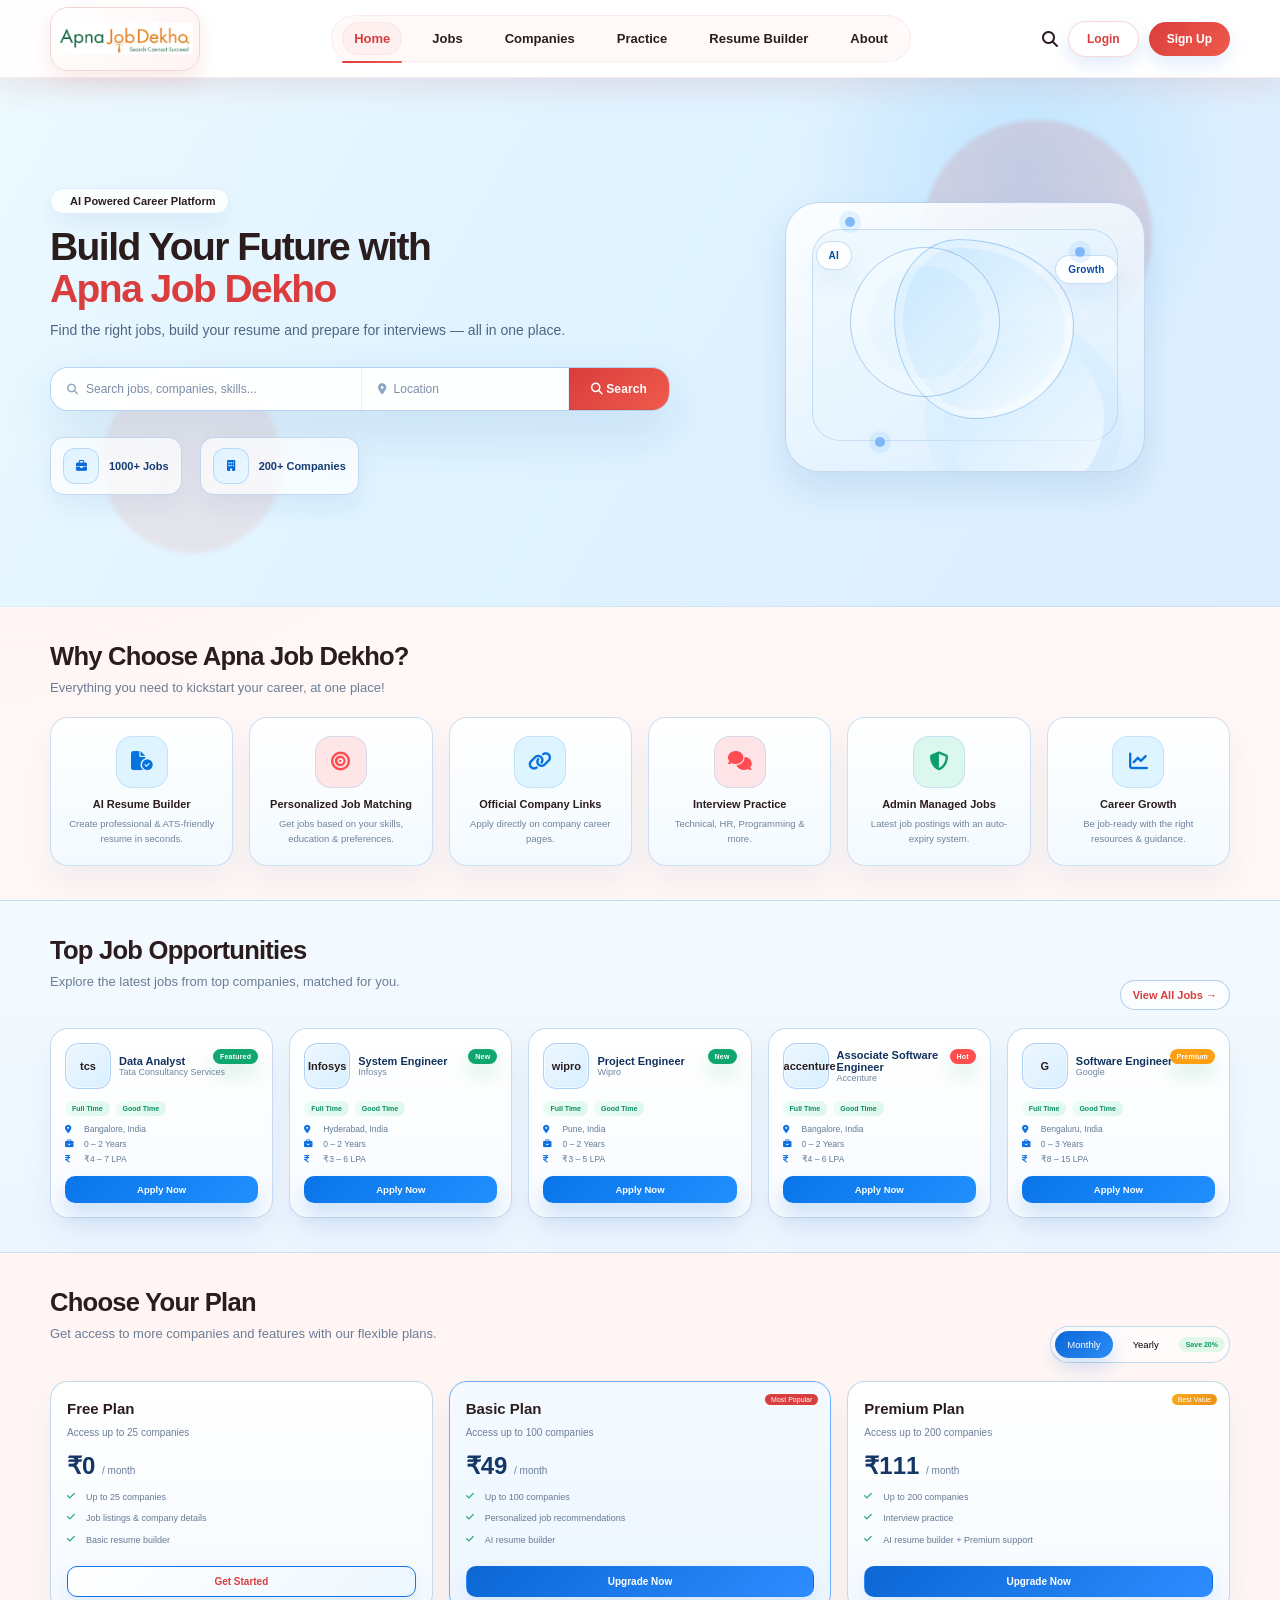
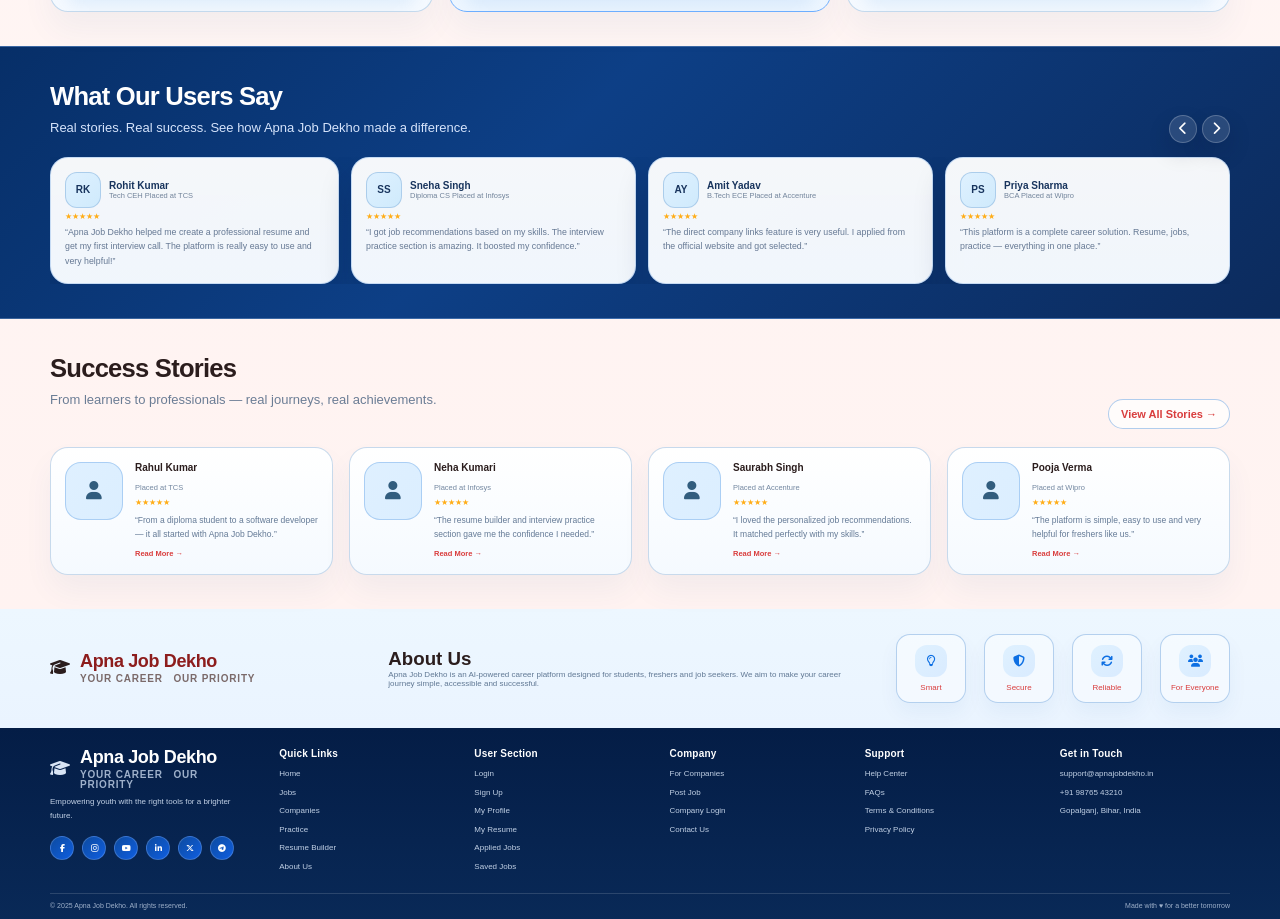
==== index.html @ 00c4d6f7 "Add files via upload" ====
<!DOCTYPE html>
<html lang="en">
<head>
  <meta charset="UTF-8">
  <meta name="viewport" content="width=device-width, initial-scale=1.0">

  <title>Apna Job Dekho - Your Career Our Priority</title>

  <link rel="stylesheet"
        href="https://cdnjs.cloudflare.com/ajax/libs/font-awesome/6.5.2/css/all.min.css">

  <style>
    :root {
      --primary: #d93d3d;
      --primary-dark: #8d1d1d;
      --primary-soft: #fff0f0;
      --text: #2b1d1d;
      --muted: #6f5a5a;
      --light: #fff7f7;
      --border: #f3d6d6;
      --white: #ffffff;
      --dark: #1d1d1d;
    }

    * {
      margin: 0;
      padding: 0;
      box-sizing: border-box;
    }

    html {
      scroll-behavior: smooth;
    }

    body {
      font-family: Arial, Helvetica, sans-serif;
      color: var(--text);
      background: #fff;
    }

    a {
      text-decoration: none;
      color: inherit;
    }

    button,
    input,
    select {
      font-family: inherit;
    }

    .container {
      width: min(1180px, calc(100% - 40px));
      margin: auto;
    }

    /* ================= NAVBAR ================= */

    .navbar {
      height: 78px;
      background: rgba(255, 255, 255, 0.96);
      border-bottom: 1px solid rgba(217, 61, 61, 0.10);
      position: sticky;
      top: 0;
      z-index: 1000;
      box-shadow: 0 10px 24px rgba(57, 27, 27, 0.06);
      backdrop-filter: blur(10px);
    }

    .nav-inner {
      height: 100%;
      display: flex;
      align-items: center;
      justify-content: space-between;
      gap: 25px;
    }

    .brand {
      display: flex;
      align-items: center;
      gap: 10px;
    }

    .brand-mark {
      width: 150px;
      height: 64px;
      border-radius: 18px;
      border: 1px solid #f0d5d5;
      background: linear-gradient(135deg, #ffffff, #fff3f3);
      box-shadow: 0 10px 22px rgba(201, 52, 52, 0.10);
      padding: 6px;
      display: flex;
      align-items: center;
      justify-content: center;
      overflow: hidden;
    }

    .brand-mark img {
      width: 100%;
      height: 100%;
      border-radius: 12px;
      object-fit: contain;
      object-position: center;
      background: transparent;
    }

    .brand-text {
      display: flex;
      flex-direction: column;
      justify-content: center;
      line-height: 1;
    }

    .brand-text strong {
      display: block;
      color: var(--primary-dark);
      font-size: 18px;
      font-weight: 800;
      letter-spacing: -0.02em;
    }

    .brand-text span {
      display: block;
      font-size: 10px;
      color: #7b6a6a;
      font-weight: 700;
      text-transform: uppercase;
      letter-spacing: 0.08em;
      margin-top: 4px;
    }

    .nav-links {
      display: flex;
      align-items: center;
      gap: 18px;
      font-size: 13px;
      font-weight: 700;
      padding: 6px 10px;
      border-radius: 999px;
      background: rgba(255, 247, 247, 0.75);
      border: 1px solid rgba(217, 61, 61, 0.08);
    }

    .nav-links a {
      padding: 9px 12px;
      border-radius: 999px;
      transition: all 0.25s ease;
      color: var(--text);
      position: relative;
    }

    .nav-links a:hover,
    .nav-links .active {
      color: var(--primary);
      background: var(--primary-soft);
      box-shadow: inset 0 0 0 1px rgba(217, 61, 61, 0.06);
    }

    .nav-actions {
      display: flex;
      align-items: center;
      gap: 10px;
    }

    .btn {
      padding: 10px 18px;
      border-radius: 999px;
      border: none;
      cursor: pointer;
      font-size: 12px;
      font-weight: bold;
      transition: transform 0.2s ease, box-shadow 0.2s ease;
    }

    .btn:hover {
      transform: translateY(-1px);
    }

    .btn-outline {
      border: 1px solid rgba(217, 61, 61, 0.20);
      background: #fff;
      color: var(--primary);
      box-shadow: 0 8px 18px rgba(217, 61, 61, 0.08);
    }

    .btn-primary {
      background: linear-gradient(135deg, #d93d3d, #ef5b4b);
      color: white;
      box-shadow: 0 12px 20px rgba(217, 61, 61, 0.18);
    }

    .menu-btn {
      display: none;
      border: none;
      background: transparent;
      font-size: 22px;
      color: var(--dark);
    }

    /* ================= HERO ================= */

    .hero {
      background:
        radial-gradient(
          circle at 82% 24%,
          rgba(116, 178, 255, 0.22),
          transparent 24%
        ),
        linear-gradient(
          115deg,
          #f0faff,
          #e6f5ff,
          #dff0ff
        );
      overflow: hidden;
      border-bottom: 1px solid rgba(9, 105, 232, 0.08);
    }

    .hero-inner {
      min-height: 430px;
      display: grid;
      grid-template-columns: 1.1fr .9fr;
      align-items: center;
    }

    .hero-copy {
      padding: 50px 0;
    }

    .eyebrow {
      display: inline-flex;
      align-items: center;
      gap: 7px;
      background: rgba(255, 255, 255, 0.9);
      border: 1px solid #dcecfb;
      border-radius: 20px;
      padding: 6px 12px;
      font-size: 11px;
      font-weight: bold;
      box-shadow: 0 10px 24px rgba(24, 102, 184, 0.05);
    }

    .eyebrow i {
      color: #0b6ad9;
    }

    h1 {
      font-size: 39px;
      line-height: 1.1;
      margin: 12px 0 7px;
      letter-spacing: -0.04em;
    }

    h1 span {
      color: #d93d3d;
    }

    .hero-copy > p {
      max-width: 560px;
      font-size: 13px;
      color: #496586;
      line-height: 1.7;
    }

    /* SEARCH */

    .hero-search {
      max-width: 620px;
      margin-top: 24px;
      background: rgba(255, 255, 255, 0.9);
      border: 1px solid #dceafa;
      border-radius: 16px;
      display: grid;
      grid-template-columns: 1.5fr 1fr auto;
      overflow: hidden;
      box-shadow: 0 11px 30px rgba(34, 91, 146, 0.10);
    }

    .field {
      display: flex;
      align-items: center;
      gap: 8px;
      padding: 12px 14px;
      border-right: 1px solid #e8eef6;
      color: #7a8ca5;
      font-size: 11px;
    }

    .field i {
      color: #8ca5c2;
    }

    .field input {
      width: 100%;
      border: none;
      outline: none;
      background: transparent;
      font-size: 11px;
      color: #657993;
    }

    .field input::placeholder {
      color: #7c8ea8;
    }

    .search-btn {
      border: none;
      background: linear-gradient(135deg, #d93d3d, #ef5b4b);
      color: white;
      padding: 0 22px;
      cursor: pointer;
      font-weight: bold;
      letter-spacing: 0.01em;
    }

    /* HERO STATS */

    .hero-stats {
      display: flex;
      gap: 20px;
      flex-wrap: wrap;
      margin-top: 24px;
    }

    .stat {
      display: flex;
      align-items: center;
      gap: 10px;
      background: rgba(255, 255, 255, 0.7);
      border: 1px solid rgba(151, 190, 228, 0.35);
      border-radius: 14px;
      padding: 10px 14px;
      box-shadow: 0 10px 22px rgba(46, 106, 177, 0.06);
    }

    .stat-icon {
      width: 30px;
      height: 30px;
      border-radius: 50%;
      background: #dcefff;
      color: #0a6bd7;
      display: grid;
      place-items: center;
      font-size: 11px;
    }

    .stat strong {
      display: block;
      font-size: 11px;
      color: #153c72;
    }

    /* HERO IMAGE AREA */

    .hero-art {
      height: 365px;
      position: relative;
      display: flex;
      justify-content: center;
      align-items: center;
    }

    .abstract-visual {
      width: min(100%, 420px);
      height: 340px;
      position: relative;
      display: flex;
      justify-content: center;
      align-items: center;
    }

    .visual-panel {
      width: min(100%, 360px);
      height: 270px;
      position: relative;
      border-radius: 34px;
      background: linear-gradient(160deg, rgba(255,255,255,0.9), rgba(218,238,255,0.78));
      border: 1px solid rgba(149, 181, 222, 0.50);
      box-shadow: 0 18px 36px rgba(28, 89, 160, 0.12);
      overflow: hidden;
    }

    .visual-panel::before {
      content: "";
      position: absolute;
      inset: 26px 26px 30px 26px;
      border-radius: 28px;
      background: linear-gradient(145deg, rgba(239,249,255,0.96), rgba(220,239,255,0.72));
      border: 1px solid rgba(167, 200, 236, 0.55);
    }

    .visual-panel::after {
      content: "";
      position: absolute;
      width: 160px;
      height: 160px;
      border-radius: 50%;
      background: linear-gradient(140deg, rgba(134, 204, 255, 0.25), rgba(255,255,255,0.65));
      right: 40px;
      bottom: -28px;
      box-shadow: 0 0 0 20px rgba(134, 204, 255, 0.08);
    }

    .visual-core {
      position: absolute;
      right: 70px;
      bottom: 52px;
      width: 180px;
      height: 180px;
      border-radius: 36% 64% 55% 45% / 44% 48% 52% 56%;
      background: linear-gradient(135deg, rgba(134, 204, 255, 0.38), rgba(255,255,255,0.82));
      border: 1px solid rgba(95, 164, 226, 0.45);
      box-shadow: inset 0 0 0 8px rgba(255,255,255,0.34);
      z-index: 2;
    }

    .visual-ring {
      position: absolute;
      left: 64px;
      bottom: 74px;
      width: 150px;
      height: 150px;
      border-radius: 50%;
      border: 1px solid rgba(106, 161, 224, 0.50);
      box-shadow: inset 0 0 0 18px rgba(255,255,255,0.20);
      z-index: 3;
    }

    .visual-bubble {
      position: absolute;
      z-index: 4;
      display: inline-flex;
      align-items: center;
      justify-content: center;
      background: rgba(255,255,255,0.88);
      border: 1px solid rgba(156, 197, 235, 0.55);
      border-radius: 999px;
      box-shadow: 0 12px 24px rgba(41, 103, 168, 0.08);
      color: #0b4ca5;
      font-size: 10px;
      font-weight: bold;
      letter-spacing: 0.02em;
      padding: 8px 12px;
    }

    .visual-bubble-left {
      left: 30px;
      top: 38px;
    }

    .visual-bubble-right {
      right: 26px;
      top: 52px;
    }

    .floating-dot {
      position: absolute;
      width: 10px;
      height: 10px;
      border-radius: 50%;
      background: rgba(115, 176, 248, 0.9);
      box-shadow: 0 0 0 6px rgba(130, 190, 255, 0.18);
      z-index: 5;
    }

    .dot-1 { left: 90px; top: 50px; }
    .dot-2 { right: 90px; top: 80px; }
    .dot-3 { left: 120px; bottom: 60px; }

    /* ================= COMMON SECTION ================= */

    section {
      padding: 20px 0;
    }

    .section-title {
      font-size: 20px;
      line-height: 1.2;
      margin-bottom: 4px;
    }

    .section-sub {
      font-size: 11px;
      color: #6b7d95;
      margin-bottom: 14px;
    }

    /* ================= WHY ================= */

    .why-grid {
      display: grid;
      grid-template-columns: repeat(6, 1fr);
      gap: 12px;
    }

    .why-card {
      min-height: 108px;
      border: 1px solid var(--border);
      border-radius: 9px;
      padding: 12px 9px;
      text-align: center;
      box-shadow: 0 8px 25px rgba(26,91,165,.08);
    }

    .why-icon {
      width: 38px;
      height: 38px;
      border-radius: 50%;
      margin: auto auto 7px;
      display: grid;
      place-items: center;
      font-size: 17px;
      background: #def4ff;
      color: #0872dd;
    }

    .why-card:nth-child(2) .why-icon {
      background: #ffe6e6;
      color: #ff4d4f;
    }

    .why-card:nth-child(4) .why-icon {
      background: #ffe4e7;
      color: #ff4b52;
    }

    .why-card:nth-child(5) .why-icon {
      background: #dcf7ed;
      color: #0e9d70;
    }

    .why-card h3 {
      font-size: 10px;
      margin-bottom: 4px;
    }

    .why-card p {
      font-size: 8.5px;
      color: #71829a;
    }

    /* ================= JOBS ================= */

    .jobs-section {
      background: #f4fbff;
    }

    .section-head {
      display: flex;
      justify-content: space-between;
      align-items: end;
    }

    .view-all {
      color: var(--primary);
      font-size: 10px;
      font-weight: bold;
    }

    .job-grid {
      display: grid;
      grid-template-columns: repeat(5, 1fr);
      gap: 12px;
    }

    .job-card {
      background: white;
      border: 1px solid var(--border);
      border-radius: 9px;
      padding: 10px;
      box-shadow: 0 8px 25px rgba(26,91,165,.08);
    }

    .job-top {
      display: flex;
      align-items: center;
      gap: 8px;
      position: relative;
    }

    .company-logo {
      width: 38px;
      height: 38px;
      border: 1px solid #e1ebf6;
      border-radius: 50%;
      display: grid;
      place-items: center;
      font-size: 12px;
      font-weight: bold;
      background: white;
    }

    .job-title {
      font-size: 10px;
      font-weight: bold;
    }

    .company-name {
      font-size: 8px;
      color: #8392a7;
    }

    .badge {
      position: absolute;
      right: 0;
      top: 0;
      padding: 2px 6px;
      border-radius: 8px;
      color: white;
      background: #10a66f;
      font-size: 7px;
    }

    .badge.hot {
      background: #ff4e4f;
    }

    .badge.premium {
      background: #ff9f16;
    }

    .job-tags {
      display: flex;
      gap: 5px;
      margin: 9px 0 5px;
    }

    .tag {
      font-size: 7px;
      background: #ecf8f2;
      color: #15926a;
      border-radius: 6px;
      padding: 3px 5px;
    }

    .job-meta {
      display: grid;
      gap: 3px;
      color: #647891;
      font-size: 8px;
    }

    .job-meta i {
      width: 13px;
      color: #6888ae;
    }

    .apply {
      width: 100%;
      padding: 7px;
      margin-top: 10px;
      border: none;
      border-radius: 5px;
      background: var(--primary);
      color: white;
      font-size: 9px;
      font-weight: bold;
      cursor: pointer;
    }

    /* ================= PLANS ================= */

    .billing {
      display: flex;
      align-items: center;
      gap: 7px;
      font-size: 9px;
    }

    .billing button {
      border: none;
      background: transparent;
      cursor: pointer;
      padding: 7px 13px;
      font-size: 9px;
    }

    .billing .active {
      background: var(--primary);
      color: white;
      border-radius: 20px;
    }

    .save {
      background: #e1f7e9;
      color: #0b9b62;
      border-radius: 8px;
      padding: 2px 5px;
      font-size: 7px;
    }

    .plans {
      display: grid;
      grid-template-columns: repeat(3, 1fr);
      gap: 14px;
    }

    .plan {
      border: 1px solid var(--border);
      border-radius: 10px;
      padding: 14px;
      min-height: 162px;
      position: relative;
    }

    .plan.popular {
      border-color: #6caeff;
    }

    .plan h3 {
      font-size: 13px;
    }

    .plan small {
      color: #687c96;
      font-size: 9px;
    }

    .price {
      font-size: 21px;
      font-weight: bold;
      margin: 8px 0;
    }

    .price span {
      font-size: 9px;
      font-weight: normal;
      color: #63758e;
    }

    .plan ul {
      list-style: none;
      display: grid;
      gap: 4px;
      font-size: 8px;
      color: #657991;
    }

    .plan li i {
      color: #16a579;
      margin-right: 5px;
    }

    .plan-btn {
      position: absolute;
      left: 14px;
      right: 14px;
      bottom: 10px;
      padding: 7px;
      border: 1px solid #1672e8;
      border-radius: 5px;
      background: white;
      color: var(--primary);
      font-size: 9px;
      font-weight: bold;
      cursor: pointer;
    }

    .popular .plan-btn,
    .premium .plan-btn {
      background: var(--primary);
      color: white;
    }

    .ribbon {
      position: absolute;
      right: 12px;
      top: 12px;
      background: var(--primary);
      color: white;
      border-radius: 9px;
      padding: 2px 6px;
      font-size: 7px;
    }

    .premium .ribbon {
      background: #f3a016;
    }

    /* ================= TESTIMONIAL ================= */

    .testimonials {
      background: #0b2f6f;
      color: white;
    }

    .testimonials .section-title {
      color: white;
    }

    .testimonials .section-sub {
      color: #d0ddf0;
    }

    .slider-wrap {
      position: relative;
    }

    .slider {
      display: flex;
      gap: 12px;
      overflow: hidden;
    }

    .testimonial {
      min-width: calc(25% - 9px);
      background: white;
      color: #18345d;
      border-radius: 9px;
      padding: 12px;
      min-height: 105px;
    }

    .user {
      display: flex;
      align-items: center;
      gap: 8px;
    }

    .avatar {
      width: 30px;
      height: 30px;
      border-radius: 50%;
      background: #d6e8f8;
      display: grid;
      place-items: center;
      font-size: 9px;
      font-weight: bold;
    }

    .user strong {
      display: block;
      font-size: 9px;
    }

    .user span {
      display: block;
      font-size: 7px;
      color: #72849b;
    }

    .stars {
      color: #ffad17;
      font-size: 8px;
      margin: 4px 0;
    }

    .testimonial p {
      font-size: 8.5px;
      color: #657893;
    }

    .slider-controls {
      position: absolute;
      right: 0;
      top: -42px;
      display: flex;
      gap: 5px;
    }

    .slider-controls button {
      width: 23px;
      height: 23px;
      border: none;
      border-radius: 50%;
      background: #174487;
      color: white;
      cursor: pointer;
    }

    /* ================= SUCCESS STORIES ================= */

    .story-grid {
      display: grid;
      grid-template-columns: repeat(4, 1fr);
      gap: 12px;
    }

    .story {
      border: 1px solid var(--border);
      border-radius: 9px;
      padding: 10px;
      display: grid;
      grid-template-columns: 52px 1fr;
      gap: 9px;
    }

    .story-avatar {
      width: 52px;
      height: 52px;
      border-radius: 9px;
      background: #d8e7f2;
      display: grid;
      place-items: center;
      color: #325d7e;
    }

    .story h4 {
      font-size: 9px;
    }

    .story small {
      font-size: 7px;
      color: #75869e;
    }

    .story p {
      font-size: 8px;
      color: #667b96;
    }

    .read {
      font-size: 7px;
      color: var(--primary);
      font-weight: bold;
    }

    /* ================= FOOTER ================= */

    .footer-top {
      background: #eef8ff;
      padding: 25px 0;
    }

    .footer-grid {
      display: grid;
      grid-template-columns: 1.1fr 1.7fr 1fr;
      gap: 45px;
      align-items: center;
    }

    .footer-top p {
      font-size: 8px;
      color: #607894;
    }

    .values {
      display: flex;
      justify-content: space-between;
      gap: 15px;
    }

    .value {
      text-align: center;
      font-size: 8px;
      color: var(--primary);
    }

    .value i {
      display: grid;
      place-items: center;
      margin: auto auto 5px;
      width: 30px;
      height: 30px;
      border-radius: 50%;
      background: #d9ecff;
    }

    .footer-main {
      background: #031f4f;
      color: #d8e4f5;
      padding: 20px 0 10px;
    }

    .footer-cols {
      display: grid;
      grid-template-columns: 1.2fr repeat(5, 1fr);
      gap: 25px;
    }

    .footer-cols h4 {
      color: white;
      font-size: 9px;
      margin-bottom: 8px;
    }

    .footer-cols a,
    .footer-cols p {
      display: block;
      color: #c1d0e5;
      font-size: 7.5px;
      margin: 5px 0;
    }

    .socials {
      display: flex;
      gap: 8px;
      margin-top: 9px;
    }

    .socials a {
      width: 19px;
      height: 19px;
      border-radius: 50%;
      background: #0d4b9d;
      display: grid;
      place-items: center;
      color: white;
    }

    .copyright {
      border-top: 1px solid rgba(255,255,255,.14);
      margin-top: 15px;
      padding-top: 8px;
      display: flex;
      justify-content: space-between;
      font-size: 7px;
      color: #9eb0ca;
    }

    /* ================= TOAST ================= */

    .toast {
      position: fixed;
      right: 20px;
      bottom: 70px;
      background: #082d68;
      color: white;
      padding: 11px 15px;
      border-radius: 8px;
      font-size: 11px;
      opacity: 0;
      transform: translateY(15px);
      pointer-events: none;
      transition: .25s;
      z-index: 2000;
    }

    .toast.show {
      opacity: 1;
      transform: none;
    }

    /* ================= TOP BUTTON ================= */

    .top-btn {
      position: fixed;
      right: 25px;
      bottom: 25px;
      width: 31px;
      height: 31px;
      border: none;
      border-radius: 50%;
      background: var(--primary);
      color: white;
      cursor: pointer;
      z-index: 100;
    }

    /* ================= RESPONSIVE ================= */

    @media(max-width:1000px) {

      .hero-inner {
        grid-template-columns: 1fr;
      }

      .hero-art {
        display: none;
      }

      .why-grid {
        grid-template-columns: repeat(3, 1fr);
      }

      .job-grid {
        grid-template-columns: repeat(3, 1fr);
      }

      .testimonial {
        min-width: calc(50% - 6px);
      }

      .footer-grid {
        grid-template-columns: 1fr;
      }
    }

    @media(max-width:760px) {

      .container {
        width: calc(100% - 26px);
      }

      .nav-links,
      .nav-actions {
        display: none;
      }

      .menu-btn {
        display: block;
      }

      h1 {
        font-size: 31px;
      }

      .hero-search {
        grid-template-columns: 1fr;
      }

      .field {
        border-right: none;
        border-bottom: 1px solid #e8eef6;
      }

      .search-btn {
        padding: 11px;
      }

      .hero-stats {
        flex-wrap: wrap;
        gap: 15px;
      }

      .why-grid,
      .job-grid {
        grid-template-columns: repeat(2, 1fr);
      }

      .plans,
      .story-grid {
        grid-template-columns: 1fr;
      }

      .testimonial {
        min-width: 100%;
      }

      .footer-cols {
        grid-template-columns: repeat(2, 1fr);
      }
    }

    @media(max-width:430px) {

      .why-grid,
      .job-grid {
        grid-template-columns: 1fr;
      }

      .footer-cols {
        grid-template-columns: 1fr 1fr;
      }
    }

    /* ================= ENHANCED HOME PAGE DESIGN ================= */

    body {
      background:
        radial-gradient(circle at top left, rgba(217, 61, 61, 0.10), transparent 26%),
        linear-gradient(180deg, #fffaf9 0%, #fff2f0 100%);
    }

    .navbar {
      box-shadow: 0 12px 28px rgba(182, 52, 52, 0.10);
    }

    .nav-links a {
      position: relative;
      transition: color 0.25s ease;
    }

    .nav-links a::after {
      content: "";
      position: absolute;
      left: 0;
      bottom: -8px;
      width: 100%;
      height: 2px;
      background: linear-gradient(90deg, #d93d3d, #ef5b4b);
      border-radius: 999px;
      transform: scaleX(0);
      transform-origin: center;
      transition: transform 0.25s ease;
    }

    .nav-links a:hover::after,
    .nav-links .active::after {
      transform: scaleX(1);
    }

    .btn {
      transition: transform 0.2s ease, box-shadow 0.2s ease, background 0.2s ease;
      box-shadow: 0 8px 18px rgba(9, 105, 232, 0.12);
    }

    .btn:hover {
      transform: translateY(-2px);
      box-shadow: 0 12px 22px rgba(9, 105, 232, 0.18);
    }

    .btn-primary {
      background: linear-gradient(135deg, #d93d3d, #ef5b4b);
    }

    .btn-outline {
      background: rgba(255,255,255,0.9);
    }

    .hero {
      position: relative;
      background:
        radial-gradient(circle at 80% 18%, rgba(130, 204, 255, 0.35), transparent 20%),
        linear-gradient(120deg, #edfaff 0%, #e0f3ff 38%, #dceeff 100%);
      border-bottom: 1px solid rgba(17, 79, 155, 0.08);
    }

    .hero::before,
    .hero::after {
      content: "";
      position: absolute;
      border-radius: 50%;
      filter: blur(2px);
      z-index: 0;
    }

    .hero::before {
      width: 230px;
      height: 230px;
      right: 10%;
      top: 8%;
      background: rgba(217, 61, 61, 0.14);
    }

    .hero::after {
      width: 180px;
      height: 180px;
      left: 8%;
      bottom: 10%;
      background: rgba(239, 91, 75, 0.10);
    }

    .hero-inner {
      position: relative;
      z-index: 1;
      min-height: 460px;
      padding: 20px 0 30px;
    }

    .hero-copy {
      padding: 48px 0 40px;
    }

    .eyebrow {
      background: rgba(255,255,255,0.82);
      backdrop-filter: blur(4px);
      box-shadow: 0 10px 24px rgba(19, 77, 150, 0.08);
    }

    .hero-copy > p {
      max-width: 600px;
      font-size: 14px;
      line-height: 1.8;
      color: #4e6684;
    }

    .hero-search {
      border-radius: 18px;
      border-color: rgba(150, 192, 238, 0.7);
      box-shadow: 0 20px 50px rgba(31, 96, 170, 0.14);
      overflow: hidden;
    }

    .field {
      padding: 14px 16px;
      background: rgba(255,255,255,0.75);
    }

    .field input,
    .field select {
      font-size: 12px;
      color: #2a3f59;
    }

    .search-btn {
      background: linear-gradient(135deg, #d93d3d, #ef5b4b);
      box-shadow: inset 0 -1px 0 rgba(0,0,0,0.08);
      font-size: 12px;
    }

    .hero-stats {
      gap: 18px;
      margin-top: 26px;
    }

    .stat {
      background: rgba(255,255,255,0.7);
      border: 1px solid rgba(135, 175, 221, 0.45);
      border-radius: 14px;
      padding: 10px 12px;
      box-shadow: 0 12px 26px rgba(31, 88, 160, 0.08);
      backdrop-filter: blur(4px);
    }

    .stat-icon {
      width: 36px;
      height: 36px;
      border-radius: 12px;
      background: linear-gradient(135deg, #dff2ff, #eaf7ff);
      box-shadow: inset 0 0 0 1px rgba(145, 193, 239, 0.5);
    }

    .hero-art {
      height: 400px;
    }

    .person {
      width: 330px;
      height: 360px;
      border-radius: 50% 50% 10% 10% / 18% 18% 10% 10%;
      background: linear-gradient(180deg, #d5f1ff 0%, #c8ebff 28%, #cfeafe 100%);
      box-shadow: inset 0 -8px 30px rgba(77, 146, 212, 0.18);
      border: 1px solid rgba(123, 172, 222, 0.38);
    }

    .person::before {
      width: 150px;
      height: 152px;
      top: 54px;
      left: 90px;
      box-shadow: 0 -16px 0 15px #1a2639;
      border: 1px solid rgba(0,0,0,0.06);
    }

    .person::after {
      width: 240px;
      height: 260px;
      left: 45px;
      bottom: -52px;
      background: linear-gradient(180deg, #1e2d41, #13253a);
      border-radius: 100px 100px 16px 16px;
      box-shadow: 0 -12px 24px rgba(16, 35, 57, 0.15);
    }

    .floating-features {
      top: 58px;
      left: 20px;
      gap: 10px;
    }

    .float-card {
      border: 1px solid rgba(164, 201, 241, 0.8);
      border-radius: 12px;
      background: rgba(255,255,255,0.8);
      backdrop-filter: blur(4px);
      box-shadow: 0 14px 30px rgba(36, 94, 167, 0.10);
      padding: 9px 12px;
      font-size: 10.5px;
    }

    .float-card i {
      width: 22px;
      height: 22px;
      border-radius: 7px;
      background: linear-gradient(135deg, #ebf6ff, #dff0ff);
      box-shadow: inset 0 0 0 1px rgba(143, 188, 235, 0.45);
    }

    .art-note {
      right: 28px;
      top: 18px;
      color: #0a5ed9;
      font-size: 24px;
      text-shadow: 0 10px 20px rgba(32, 108, 196, 0.12);
    }

    section {
      padding: 34px 0;
    }

    .section-title {
      font-size: clamp(24px, 2vw, 32px);
      margin-bottom: 6px;
      letter-spacing: -0.03em;
    }

    .section-sub {
      font-size: 13px;
      line-height: 1.6;
      margin-bottom: 18px;
    }

    .why-grid {
      gap: 16px;
      align-items: stretch;
    }

    .why-card {
      background: linear-gradient(180deg, #ffffff, #f3faff);
      border-radius: 18px;
      padding: 18px 14px;
      border: 1px solid rgba(195, 218, 242, 0.82);
      box-shadow: 0 16px 32px rgba(18, 71, 135, 0.06);
      transition: transform 0.25s ease, box-shadow 0.25s ease;
    }

    .why-card:hover {
      transform: translateY(-4px);
      box-shadow: 0 22px 42px rgba(18, 71, 135, 0.10);
    }

    .why-icon {
      width: 52px;
      height: 52px;
      border-radius: 16px;
      margin-bottom: 10px;
      font-size: 19px;
      box-shadow: inset 0 0 0 1px rgba(134, 184, 235, 0.3);
    }

    .why-card h3 {
      font-size: 11px;
      margin-bottom: 6px;
    }

    .why-card p {
      font-size: 9.5px;
      line-height: 1.65;
    }

    .jobs-section {
      background: linear-gradient(180deg, #f3fbff 0%, #edf5ff 100%);
      border-top: 1px solid rgba(175, 212, 235, 0.7);
      border-bottom: 1px solid rgba(175, 212, 235, 0.7);
    }

    .section-head {
      margin-bottom: 18px;
    }

    .view-all {
      font-size: 11px;
      padding: 8px 12px;
      border-radius: 999px;
      border: 1px solid rgba(145, 186, 231, 0.7);
      background: rgba(255,255,255,0.7);
      transition: all 0.2s ease;
    }

    .view-all:hover {
      background: var(--primary);
      color: white;
      border-color: var(--primary);
    }

    .job-grid {
      gap: 16px;
    }

    .job-card {
      background: linear-gradient(180deg, #ffffff, #f8fbff);
      border-radius: 18px;
      padding: 14px;
      border: 1px solid rgba(194, 216, 239, 0.9);
      box-shadow: 0 16px 30px rgba(16, 74, 136, 0.06);
      transition: transform 0.25s ease, box-shadow 0.25s ease;
    }

    .job-card:hover {
      transform: translateY(-4px);
      box-shadow: 0 22px 40px rgba(16, 74, 136, 0.10);
    }

    .company-logo {
      width: 46px;
      height: 46px;
      border-radius: 14px;
      background: linear-gradient(135deg, #edf7ff, #d9efff);
      border: 1px solid rgba(162, 201, 245, 0.8);
      font-size: 11px;
      font-weight: 800;
      box-shadow: inset 0 0 0 1px rgba(255,255,255,0.6);
    }

    .job-title {
      font-size: 11px;
      font-weight: 800;
      color: #12325d;
    }

    .company-name {
      font-size: 9px;
      color: #7285a0;
    }

    .badge {
      top: 6px;
      right: 0;
      border-radius: 999px;
      padding: 4px 7px;
      font-size: 7px;
      letter-spacing: 0.03em;
      font-weight: 700;
      box-shadow: 0 10px 20px rgba(16, 164, 101, 0.18);
    }

    .job-tags {
      gap: 6px;
      margin: 12px 0 8px;
    }

    .tag {
      background: linear-gradient(135deg, #edfdf5, #dcf7eb);
      color: #0c8d62;
      border-radius: 999px;
      padding: 4px 7px;
      font-size: 7px;
      font-weight: 700;
    }

    .job-meta {
      gap: 5px;
      font-size: 8.5px;
      color: #627b96;
    }

    .job-meta div {
      display: flex;
      align-items: center;
      gap: 6px;
    }

    .job-meta i {
      color: #0e6fe0;
    }

    .apply {
      margin-top: 12px;
      border-radius: 10px;
      padding: 8px 10px;
      background: linear-gradient(135deg, #0974e8, #2190ff);
      box-shadow: 0 12px 20px rgba(11, 109, 224, 0.18);
      font-size: 9.5px;
      font-weight: 800;
    }

    .billing {
      gap: 8px;
      background: rgba(255,255,255,0.6);
      border: 1px solid rgba(166, 203, 236, 0.7);
      border-radius: 999px;
      padding: 4px;
    }

    .billing button {
      border-radius: 999px;
      padding: 8px 12px;
      font-size: 9.5px;
      transition: all 0.2s ease;
    }

    .billing .active {
      background: linear-gradient(135deg, #0c67d5, #2c8cf8);
      box-shadow: 0 10px 20px rgba(12, 103, 213, 0.18);
    }

    .save {
      border-radius: 999px;
      padding: 4px 7px;
      font-size: 7px;
      font-weight: 700;
    }

    .plans {
      gap: 16px;
    }

    .plan {
      border-radius: 18px;
      padding: 18px 16px 64px;
      background: linear-gradient(180deg, #ffffff, #f5faff);
      border: 1px solid rgba(189, 213, 236, 0.9);
      box-shadow: 0 18px 32px rgba(18, 71, 135, 0.05);
      transition: transform 0.25s ease, box-shadow 0.25s ease;
      overflow: hidden;
    }

    .plan:hover {
      transform: translateY(-5px);
      box-shadow: 0 24px 40px rgba(18, 71, 135, 0.10);
    }

    .plan h3 {
      font-size: 15px;
      margin-bottom: 5px;
    }

    .plan small {
      font-size: 10px;
      color: #6d7f98;
    }

    .price {
      font-size: 24px;
      margin: 12px 0 10px;
      color: #153765;
    }

    .price span {
      font-size: 10px;
      color: #6a7f9d;
    }

    .plan ul {
      gap: 7px;
      margin-top: 8px;
      font-size: 9px;
      line-height: 1.6;
    }

    .plan li {
      display: flex;
      align-items: flex-start;
      gap: 6px;
    }

    .plan li i {
      margin-top: 1px;
      color: #1aa771;
    }

    .plan-btn {
      left: 16px;
      right: 16px;
      bottom: 14px;
      border-radius: 10px;
      padding: 9px;
      font-size: 10px;
      background: linear-gradient(135deg, #ffffff, #edf7ff);
      box-shadow: 0 8px 18px rgba(14, 109, 220, 0.10);
    }

    .popular {
      background: linear-gradient(180deg, #f4faff, #edf6ff);
    }

    .popular .plan-btn,
    .premium .plan-btn {
      background: linear-gradient(135deg, #0c67d5, #2d8cff);
      color: white;
      border-color: transparent;
    }

    .premium .ribbon {
      background: linear-gradient(135deg, #f7ab20, #ef8f16);
    }

    .testimonials {
      background: linear-gradient(135deg, #072f68, #0d3f86 42%, #0c2b5d);
      border-top: 1px solid rgba(151, 195, 245, 0.35);
      border-bottom: 1px solid rgba(151, 195, 245, 0.35);
    }

    .testimonials .section-sub {
      color: #d5e3fb;
    }

    .slider-controls button {
      width: 28px;
      height: 28px;
      border-radius: 50%;
      background: rgba(255,255,255,0.12);
      border: 1px solid rgba(255,255,255,0.22);
      box-shadow: 0 10px 22px rgba(2, 18, 45, 0.18);
    }

    .testimonial {
      min-width: calc(25% - 10px);
      background: linear-gradient(180deg, rgba(255,255,255,0.96), rgba(245,250,255,0.98));
      border-radius: 18px;
      border: 1px solid rgba(180, 208, 241, 0.7);
      padding: 14px;
      box-shadow: 0 18px 32px rgba(5, 27, 61, 0.18);
    }

    .avatar {
      width: 36px;
      height: 36px;
      border-radius: 12px;
      background: linear-gradient(135deg, #dff1ff, #cfeafc);
      border: 1px solid rgba(162, 198, 232, 0.8);
      font-size: 10px;
      font-weight: 800;
    }

    .user strong {
      font-size: 10px;
    }

    .user span {
      font-size: 7.5px;
    }

    .testimonial p {
      font-size: 8.8px;
      line-height: 1.7;
    }

    .story-grid {
      gap: 16px;
    }

    .story {
      background: linear-gradient(180deg, #ffffff, #f5faff);
      border: 1px solid rgba(194, 214, 234, 0.9);
      border-radius: 18px;
      padding: 14px;
      display: grid;
      grid-template-columns: 58px 1fr;
      gap: 12px;
      box-shadow: 0 16px 30px rgba(18, 71, 135, 0.05);
      transition: transform 0.25s ease, box-shadow 0.25s ease;
    }

    .story:hover {
      transform: translateY(-4px);
      box-shadow: 0 22px 40px rgba(18, 71, 135, 0.09);
    }

    .story-avatar {
      width: 58px;
      height: 58px;
      border-radius: 16px;
      background: linear-gradient(135deg, #dff0ff, #dbeeff);
      border: 1px solid rgba(161, 201, 242, 0.85);
      font-size: 18px;
    }

    .story h4 {
      font-size: 10px;
      margin-bottom: 3px;
    }

    .story small {
      font-size: 7.5px;
      color: #7387a0;
    }

    .story p {
      margin-top: 6px;
      font-size: 8.5px;
      line-height: 1.65;
      color: #647a96;
    }

    .read {
      display: inline-block;
      margin-top: 8px;
      font-size: 7.5px;
      font-weight: 700;
    }

    .footer-top {
      background: linear-gradient(180deg, #edf7ff 0%, #eaf4ff 100%);
    }

    .brand-text strong {
      letter-spacing: -0.02em;
    }

    .footer-grid {
      gap: 28px;
      align-items: center;
    }

    .values {
      gap: 18px;
    }

    .value {
      background: rgba(255,255,255,0.45);
      border: 1px solid rgba(158, 194, 233, 0.75);
      border-radius: 14px;
      padding: 10px 8px;
      min-width: 70px;
      box-shadow: 0 10px 20px rgba(22, 82, 164, 0.05);
    }

    .value i {
      width: 32px;
      height: 32px;
      border-radius: 12px;
      background: linear-gradient(135deg, #dff1ff, #d9ebff);
      color: #0d6fe3;
      margin: 0 auto 6px;
      font-size: 12px;
    }

    .footer-main {
      background: linear-gradient(180deg, #041d46, #092957);
    }

    .footer-cols h4 {
      font-size: 10px;
      letter-spacing: 0.02em;
    }

    .footer-cols a,
    .footer-cols p {
      font-size: 8px;
      line-height: 1.7;
      transition: color 0.2s ease;
    }

    .footer-cols a:hover {
      color: #ffffff;
    }

    .socials a {
      width: 24px;
      height: 24px;
      border-radius: 50%;
      background: linear-gradient(135deg, #0d4ba0, #0f5ee0);
      border: 1px solid rgba(255,255,255,0.18);
      transition: transform 0.2s ease, box-shadow 0.2s ease;
    }

    .socials a:hover {
      transform: translateY(-2px);
      box-shadow: 0 10px 24px rgba(10, 104, 227, 0.28);
    }

    .top-btn {
      border-radius: 50%;
      background: linear-gradient(135deg, #d93d3d, #ef5b4b);
      box-shadow: 0 16px 28px rgba(217, 61, 61, 0.24);
      transition: transform 0.2s ease;
    }

    .top-btn:hover {
      transform: translateY(-2px);
    }

    @media(max-width:1000px) {
      .hero-inner {
        min-height: auto;
      }

      .hero-copy {
        padding-top: 40px;
      }

      .hero-art {
        height: 340px;
      }
    }

    @media(max-width:760px) {
      .hero-search {
        box-shadow: 0 14px 32px rgba(31,96,170,0.12);
      }

      .hero-copy {
        padding-bottom: 24px;
      }

      .hero-art {
        display: none;
      }

      .section-head {
        flex-direction: column;
        align-items: flex-start;
      }

      .view-all {
        margin-top: 8px;
      }

      .testimonial {
        min-width: 100%;
      }
    }
  </style>
</head>

<body>

<!-- ================= NAVBAR ================= -->

<header class="navbar">
  <div class="container nav-inner">

    <a href="index.html" class="brand">
      <div class="brand-mark">
        <img src="apnajobdekho.jpeg" alt="Apna Job Dekho" />
      </div>

    
    </a>

    <nav class="nav-links">
      <a href="index.html" class="active">Home</a>
      <a href="jobs.html">Jobs</a>
      <a href="companies.html">Companies</a>
      <a href="practice.html">Practice</a>
      <a href="resume.html">Resume Builder</a>
      <a href="about.html">About</a>
    </nav>

    <div class="nav-actions">
      <i class="fa-solid fa-magnifying-glass"></i>

      <button
        class="btn btn-outline"
        onclick="showToast('Login page coming soon')">
        Login
      </button>

      <button
        class="btn btn-primary"
        onclick="showToast('Sign up page coming soon')">
        Sign Up
      </button>
    </div>

    <button class="menu-btn">
      <i class="fa-solid fa-bars"></i>
    </button>

  </div>
</header>


<!-- ================= HERO ================= -->

<section class="hero" id="home">

  <div class="container hero-inner">

    <div class="hero-copy">

      <div class="eyebrow">
        <i class="fa-solid fa-sparkles"></i>
        AI Powered Career Platform
      </div>

      <h1>
        Build Your Future with<br>
        <span>Apna Job Dekho</span>
      </h1>

      <p>
        Find the right jobs, build your resume and prepare for interviews — all in one place.
      </p>

      <form class="hero-search" id="jobSearch">

        <div class="field">
          <i class="fa-solid fa-magnifying-glass"></i>

          <input
            id="searchInput"
            type="text"
            placeholder="Search jobs, companies, skills..."
          >
        </div>

        <div class="field">
          <i class="fa-solid fa-location-dot"></i>

          <input
            type="text"
            placeholder="Location"
          >
        </div>

        <button class="search-btn">
          <i class="fa-solid fa-magnifying-glass"></i>
          Search
        </button>

      </form>

      <div class="hero-stats">

        <div class="stat">
          <div class="stat-icon">
            <i class="fa-solid fa-briefcase"></i>
          </div>

          <div>
            <strong>1000+ Jobs</strong>
          </div>
        </div>

        <div class="stat">
          <div class="stat-icon">
            <i class="fa-solid fa-building"></i>
          </div>

          <div>
            <strong>200+ Companies</strong>
          </div>
        </div>

      </div>

    </div>


    <div class="hero-art">
      <div class="abstract-visual" aria-hidden="true">
        <div class="visual-panel">
          <div class="visual-core"></div>
          <div class="visual-ring"></div>
          <div class="visual-bubble visual-bubble-left">AI</div>
          <div class="visual-bubble visual-bubble-right">Growth</div>
        </div>
        <div class="floating-dot dot-1"></div>
        <div class="floating-dot dot-2"></div>
        <div class="floating-dot dot-3"></div>
      </div>
    </div>

  </div>

</section>


<!-- ================= WHY CHOOSE ================= -->

<section id="companies">

  <div class="container">

    <h2 class="section-title">
      Why Choose Apna Job Dekho?
    </h2>

    <p class="section-sub">
      Everything you need to kickstart your career, at one place!
    </p>

    <div class="why-grid">

      <article class="why-card">

        <div class="why-icon">
          <i class="fa-solid fa-file-circle-check"></i>
        </div>

        <h3>AI Resume Builder</h3>

        <p>
          Create professional & ATS-friendly resume in seconds.
        </p>

      </article>


      <article class="why-card">

        <div class="why-icon">
          <i class="fa-solid fa-bullseye"></i>
        </div>

        <h3>Personalized Job Matching</h3>

        <p>
          Get jobs based on your skills, education & preferences.
        </p>

      </article>


      <article class="why-card">

        <div class="why-icon">
          <i class="fa-solid fa-link"></i>
        </div>

        <h3>Official Company Links</h3>

        <p>
          Apply directly on company career pages.
        </p>

      </article>


      <article class="why-card" id="practice">

        <div class="why-icon">
          <i class="fa-solid fa-comments"></i>
        </div>

        <h3>Interview Practice</h3>

        <p>
          Technical, HR, Programming & more.
        </p>

      </article>


      <article class="why-card">

        <div class="why-icon">
          <i class="fa-solid fa-shield-halved"></i>
        </div>

        <h3>Admin Managed Jobs</h3>

        <p>
          Latest job postings with an auto-expiry system.
        </p>

      </article>


      <article class="why-card">

        <div class="why-icon">
          <i class="fa-solid fa-chart-line"></i>
        </div>

        <h3>Career Growth</h3>

        <p>
          Be job-ready with the right resources & guidance.
        </p>

      </article>

    </div>

  </div>

</section>


<!-- ================= JOBS ================= -->

<section class="jobs-section" id="jobs">

  <div class="container">

    <div class="section-head">

      <div>
        <h2 class="section-title">
          Top Job Opportunities
        </h2>

        <p class="section-sub">
          Explore the latest jobs from top companies, matched for you.
        </p>
      </div>

      <a href="jobs.html" class="view-all">
        View All Jobs →
      </a>

    </div>


    <div class="job-grid" id="jobGrid">

      <!-- TCS -->

      <article
        class="job-card"
        data-search="tcs data analyst bangalore">

        <div class="job-top">

          <div class="company-logo">
            tcs
          </div>

          <div>
            <div class="job-title">
              Data Analyst
            </div>

            <div class="company-name">
              Tata Consultancy Services
            </div>
          </div>

          <span class="badge">
            Featured
          </span>

        </div>

        <div class="job-tags">
          <span class="tag">Full Time</span>
          <span class="tag">Good Time</span>
        </div>

        <div class="job-meta">

          <div>
            <i class="fa-solid fa-location-dot"></i>
            Bangalore, India
          </div>

          <div>
            <i class="fa-solid fa-briefcase"></i>
            0 – 2 Years
          </div>

          <div>
            <i class="fa-solid fa-indian-rupee-sign"></i>
            ₹4 – 7 LPA
          </div>

        </div>

        <button
          class="apply"
          onclick="showToast('Application started for TCS')">
          Apply Now
        </button>

      </article>


      <!-- INFOSYS -->

      <article
        class="job-card"
        data-search="infosys system engineer hyderabad">

        <div class="job-top">

          <div class="company-logo">
            Infosys
          </div>

          <div>
            <div class="job-title">
              System Engineer
            </div>

            <div class="company-name">
              Infosys
            </div>
          </div>

          <span class="badge">
            New
          </span>

        </div>

        <div class="job-tags">
          <span class="tag">Full Time</span>
          <span class="tag">Good Time</span>
        </div>

        <div class="job-meta">

          <div>
            <i class="fa-solid fa-location-dot"></i>
            Hyderabad, India
          </div>

          <div>
            <i class="fa-solid fa-briefcase"></i>
            0 – 2 Years
          </div>

          <div>
            <i class="fa-solid fa-indian-rupee-sign"></i>
            ₹3 – 6 LPA
          </div>

        </div>

        <button
          class="apply"
          onclick="showToast('Application started for Infosys')">
          Apply Now
        </button>

      </article>


      <!-- WIPRO -->

      <article
        class="job-card"
        data-search="wipro project engineer pune">

        <div class="job-top">

          <div class="company-logo">
            wipro
          </div>

          <div>
            <div class="job-title">
              Project Engineer
            </div>

            <div class="company-name">
              Wipro
            </div>
          </div>

          <span class="badge">
            New
          </span>

        </div>

        <div class="job-tags">
          <span class="tag">Full Time</span>
          <span class="tag">Good Time</span>
        </div>

        <div class="job-meta">

          <div>
            <i class="fa-solid fa-location-dot"></i>
            Pune, India
          </div>

          <div>
            <i class="fa-solid fa-briefcase"></i>
            0 – 2 Years
          </div>

          <div>
            <i class="fa-solid fa-indian-rupee-sign"></i>
            ₹3 – 5 LPA
          </div>

        </div>

        <button
          class="apply"
          onclick="showToast('Application started for Wipro')">
          Apply Now
        </button>

      </article>


      <!-- ACCENTURE -->

      <article
        class="job-card"
        data-search="accenture associate software engineer bangalore">

        <div class="job-top">

          <div class="company-logo">
            accenture
          </div>

          <div>
            <div class="job-title">
              Associate Software Engineer
            </div>

            <div class="company-name">
              Accenture
            </div>
          </div>

          <span class="badge hot">
            Hot
          </span>

        </div>

        <div class="job-tags">
          <span class="tag">Full Time</span>
          <span class="tag">Good Time</span>
        </div>

        <div class="job-meta">

          <div>
            <i class="fa-solid fa-location-dot"></i>
            Bangalore, India
          </div>

          <div>
            <i class="fa-solid fa-briefcase"></i>
            0 – 2 Years
          </div>

          <div>
            <i class="fa-solid fa-indian-rupee-sign"></i>
            ₹4 – 6 LPA
          </div>

        </div>

        <button
          class="apply"
          onclick="showToast('Application started for Accenture')">
          Apply Now
        </button>

      </article>


      <!-- GOOGLE -->

      <article
        class="job-card"
        data-search="google software engineer bengaluru">

        <div class="job-top">

          <div class="company-logo">
            G
          </div>

          <div>
            <div class="job-title">
              Software Engineer
            </div>

            <div class="company-name">
              Google
            </div>
          </div>

          <span class="badge premium">
            Premium
          </span>

        </div>

        <div class="job-tags">
          <span class="tag">Full Time</span>
          <span class="tag">Good Time</span>
        </div>

        <div class="job-meta">

          <div>
            <i class="fa-solid fa-location-dot"></i>
            Bengaluru, India
          </div>

          <div>
            <i class="fa-solid fa-briefcase"></i>
            0 – 3 Years
          </div>

          <div>
            <i class="fa-solid fa-indian-rupee-sign"></i>
            ₹8 – 15 LPA
          </div>

        </div>

        <button
          class="apply"
          onclick="showToast('Application started for Google')">
          Apply Now
        </button>

      </article>

    </div>

  </div>

</section>


<!-- ================= PLANS ================= -->

<section id="resume">

  <div class="container">

    <div class="section-head">

      <div>
        <h2 class="section-title">
          Choose Your Plan
        </h2>

        <p class="section-sub">
          Get access to more companies and features with our flexible plans.
        </p>
      </div>

      <div class="billing">

        <button id="monthlyBtn" class="active">
          Monthly
        </button>

        <button id="yearlyBtn">
          Yearly
        </button>

        <span class="save">
          Save 20%
        </span>

      </div>

    </div>


    <div class="plans">

      <!-- FREE -->

      <article class="plan">

        <h3>Free Plan</h3>

        <small>
          Access up to 25 companies
        </small>

        <div
          class="price"
          data-month="₹0"
          data-year="₹0">

          ₹0
          <span>/ month</span>

        </div>

        <ul>

          <li>
            <i class="fa-solid fa-check"></i>
            Up to 25 companies
          </li>

          <li>
            <i class="fa-solid fa-check"></i>
            Job listings & company details
          </li>

          <li>
            <i class="fa-solid fa-check"></i>
            Basic resume builder
          </li>

        </ul>

        <button
          class="plan-btn"
          onclick="showToast('Free plan selected')">

          Get Started

        </button>

      </article>


      <!-- BASIC -->

      <article class="plan popular">

        <span class="ribbon">
          Most Popular
        </span>

        <h3>Basic Plan</h3>

        <small>
          Access up to 100 companies
        </small>

        <div
          class="price"
          data-month="₹49"
          data-year="₹470">

          ₹49
          <span>/ month</span>

        </div>

        <ul>

          <li>
            <i class="fa-solid fa-check"></i>
            Up to 100 companies
          </li>

          <li>
            <i class="fa-solid fa-check"></i>
            Personalized job recommendations
          </li>

          <li>
            <i class="fa-solid fa-check"></i>
            AI resume builder
          </li>

        </ul>

        <button
          class="plan-btn"
          onclick="showToast('Upgrade flow started')">

          Upgrade Now

        </button>

      </article>


      <!-- PREMIUM -->

      <article class="plan premium">

        <span class="ribbon">
          Best Value
        </span>

        <h3>Premium Plan</h3>

        <small>
          Access up to 200 companies
        </small>

        <div
          class="price"
          data-month="₹111"
          data-year="₹1066">

          ₹111
          <span>/ month</span>

        </div>

        <ul>

          <li>
            <i class="fa-solid fa-check"></i>
            Up to 200 companies
          </li>

          <li>
            <i class="fa-solid fa-check"></i>
            Interview practice
          </li>

          <li>
            <i class="fa-solid fa-check"></i>
            AI resume builder + Premium support
          </li>

        </ul>

        <button
          class="plan-btn"
          onclick="showToast('Premium upgrade flow started')">

          Upgrade Now

        </button>

      </article>

    </div>

  </div>

</section>


<!-- ================= TESTIMONIALS ================= -->

<section class="testimonials">

  <div class="container">

    <h2 class="section-title">
      What Our Users Say
    </h2>

    <p class="section-sub">
      Real stories. Real success. See how Apna Job Dekho made a difference.
    </p>

    <div class="slider-wrap">

      <div class="slider-controls">

        <button id="prev">
          <i class="fa-solid fa-chevron-left"></i>
        </button>

        <button id="next">
          <i class="fa-solid fa-chevron-right"></i>
        </button>

      </div>

      <div class="slider" id="testimonialSlider">

        <article class="testimonial">

          <div class="user">

            <div class="avatar">
              RK
            </div>

            <div>
              <strong>Rohit Kumar</strong>
              <span>Tech CEH Placed at TCS</span>
            </div>

          </div>

          <div class="stars">
            ★★★★★
          </div>

          <p>
            “Apna Job Dekho helped me create a professional
            resume and get my first interview call. The platform
            is really easy to use and very helpful!”
          </p>

        </article>


        <article class="testimonial">

          <div class="user">

            <div class="avatar">
              SS
            </div>

            <div>
              <strong>Sneha Singh</strong>
              <span>Diploma CS Placed at Infosys</span>
            </div>

          </div>

          <div class="stars">
            ★★★★★
          </div>

          <p>
            “I got job recommendations based on my skills.
            The interview practice section is amazing.
            It boosted my confidence.”
          </p>

        </article>


        <article class="testimonial">

          <div class="user">

            <div class="avatar">
              AY
            </div>

            <div>
              <strong>Amit Yadav</strong>
              <span>B.Tech ECE Placed at Accenture</span>
            </div>

          </div>

          <div class="stars">
            ★★★★★
          </div>

          <p>
            “The direct company links feature is very useful.
            I applied from the official website and got selected.”
          </p>

        </article>


        <article class="testimonial">

          <div class="user">

            <div class="avatar">
              PS
            </div>

            <div>
              <strong>Priya Sharma</strong>
              <span>BCA Placed at Wipro</span>
            </div>

          </div>

          <div class="stars">
            ★★★★★
          </div>

          <p>
            “This platform is a complete career solution.
            Resume, jobs, practice — everything in one place.”
          </p>

        </article>

      </div>

    </div>

  </div>

</section>


<!-- ================= SUCCESS STORIES ================= -->

<section>

  <div class="container">

    <div class="section-head">

      <div>
        <h2 class="section-title">
          Success Stories
        </h2>

        <p class="section-sub">
          From learners to professionals — real journeys,
          real achievements.
        </p>
      </div>

      <a href="about.html" class="view-all">
        View All Stories →
      </a>

    </div>


    <div class="story-grid">

      <article class="story">

        <div class="story-avatar">
          <i class="fa-solid fa-user"></i>
        </div>

        <div>

          <h4>Rahul Kumar</h4>

          <small>
            Placed at TCS
          </small>

          <div class="stars">
            ★★★★★
          </div>

          <p>
            “From a diploma student to a software developer —
            it all started with Apna Job Dekho.”
          </p>

          <a class="read" href="#">
            Read More →
          </a>

        </div>

      </article>


      <article class="story">

        <div class="story-avatar">
          <i class="fa-solid fa-user"></i>
        </div>

        <div>

          <h4>Neha Kumari</h4>

          <small>
            Placed at Infosys
          </small>

          <div class="stars">
            ★★★★★
          </div>

          <p>
            “The resume builder and interview practice
            section gave me the confidence I needed.”
          </p>

          <a class="read" href="#">
            Read More →
          </a>

        </div>

      </article>


      <article class="story">

        <div class="story-avatar">
          <i class="fa-solid fa-user"></i>
        </div>

        <div>

          <h4>Saurabh Singh</h4>

          <small>
            Placed at Accenture
          </small>

          <div class="stars">
            ★★★★★
          </div>

          <p>
            “I loved the personalized job recommendations.
            It matched perfectly with my skills.”
          </p>

          <a class="read" href="#">
            Read More →
          </a>

        </div>

      </article>


      <article class="story">

        <div class="story-avatar">
          <i class="fa-solid fa-user"></i>
        </div>

        <div>

          <h4>Pooja Verma</h4>

          <small>
            Placed at Wipro
          </small>

          <div class="stars">
            ★★★★★
          </div>

          <p>
            “The platform is simple, easy to use and
            very helpful for freshers like us.”
          </p>

          <a class="read" href="#">
            Read More →
          </a>

        </div>

      </article>

    </div>

  </div>

</section>


<!-- ================= FOOTER ================= -->

<footer id="about">

  <div class="footer-top">

    <div class="container footer-grid">

      <div class="brand">

        <div class="brand-logo">
          <i class="fa-solid fa-graduation-cap"></i>
        </div>

        <div class="brand-text">
          <strong>Apna Job Dekho</strong>
          <span>Your Career &nbsp; Our Priority</span>
        </div>

      </div>


      <div>

        <h3>About Us</h3>

        <p>
          Apna Job Dekho is an AI-powered career platform
          designed for students, freshers and job seekers.
          We aim to make your career journey simple,
          accessible and successful.
        </p>

      </div>


      <div class="values">

        <div class="value">
          <i class="fa-regular fa-lightbulb"></i>
          Smart
        </div>

        <div class="value">
          <i class="fa-solid fa-shield-halved"></i>
          Secure
        </div>

        <div class="value">
          <i class="fa-solid fa-arrows-rotate"></i>
          Reliable
        </div>

        <div class="value">
          <i class="fa-solid fa-users"></i>
          For Everyone
        </div>

      </div>

    </div>

  </div>


  <div class="footer-main">

    <div class="container">

      <div class="footer-cols">

        <div>

          <div class="brand">

            <div class="brand-logo">
              <i class="fa-solid fa-graduation-cap"></i>
            </div>

            <div class="brand-text">
              <strong style="color:white">
                Apna Job Dekho
              </strong>

              <span style="color:#9eb0ca">
                Your Career &nbsp; Our Priority
              </span>
            </div>

          </div>

          <p>
            Empowering youth with the right tools
            for a brighter future.
          </p>

          <div class="socials">

            <a href="#">
              <i class="fa-brands fa-facebook-f"></i>
            </a>

            <a href="#">
              <i class="fa-brands fa-instagram"></i>
            </a>

            <a href="#">
              <i class="fa-brands fa-youtube"></i>
            </a>

            <a href="#">
              <i class="fa-brands fa-linkedin-in"></i>
            </a>

            <a href="#">
              <i class="fa-brands fa-x-twitter"></i>
            </a>

            <a href="#">
              <i class="fa-brands fa-telegram"></i>
            </a>

          </div>

        </div>


        <div>

          <h4>Quick Links</h4>

          <a href="index.html">Home</a>
          <a href="jobs.html">Jobs</a>
          <a href="companies.html">Companies</a>
          <a href="practice.html">Practice</a>
          <a href="resume.html">Resume Builder</a>
          <a href="about.html">About Us</a>

        </div>


        <div>

          <h4>User Section</h4>

          <a href="#">Login</a>
          <a href="#">Sign Up</a>
          <a href="#">My Profile</a>
          <a href="#">My Resume</a>
          <a href="#">Applied Jobs</a>
          <a href="#">Saved Jobs</a>

        </div>


        <div>

          <h4>Company</h4>

          <a href="#">For Companies</a>
          <a href="#">Post Job</a>
          <a href="#">Company Login</a>
          <a href="#">Contact Us</a>

        </div>


        <div>

          <h4>Support</h4>

          <a href="#">Help Center</a>
          <a href="#">FAQs</a>
          <a href="#">Terms & Conditions</a>
          <a href="#">Privacy Policy</a>

        </div>


        <div>

          <h4>Get in Touch</h4>

          <a href="mailto:support@apnajobdekho.in">
            support@apnajobdekho.in
          </a>

          <a href="tel:+919876543210">
            +91 98765 43210
          </a>

          <a href="#">
            Gopalganj, Bihar, India
          </a>

        </div>

      </div>


      <div class="copyright">

        <span>
          © 2025 Apna Job Dekho. All rights reserved.
        </span>

        <span>
          Made with ♥ for a better tomorrow
        </span>

      </div>

    </div>

  </div>

</footer>


<!-- ================= TOAST ================= -->

<div class="toast" id="toast"></div>


<!-- ================= BACK TO TOP ================= -->

<button class="top-btn" id="topBtn">

  <i class="fa-solid fa-arrow-up"></i>

</button>


<!-- ================= JAVASCRIPT ================= -->

<script>

  /* ================= TOAST ================= */

  let toastTimer;

  function showToast(message) {

    const toast =
      document.getElementById("toast");

    toast.textContent = message;

    toast.classList.add("show");

    clearTimeout(toastTimer);

    toastTimer = setTimeout(() => {

      toast.classList.remove("show");

    }, 2200);

  }


  /* ================= JOB SEARCH ================= */

  const searchForm =
    document.getElementById("jobSearch");

  const searchInput =
    document.getElementById("searchInput");

  const jobCards =
    [...document.querySelectorAll(".job-card")];


  searchForm.addEventListener("submit", function(e) {

    e.preventDefault();

    const query =
      searchInput.value
        .trim()
        .toLowerCase();

    let count = 0;

    jobCards.forEach(card => {

      const text =
        card.dataset.search;

      if (
        !query ||
        text.includes(query)
      ) {

        card.style.display = "";

        count++;

      } else {

        card.style.display = "none";

      }

    });

    showToast(
      query
        ? `${count} matching job(s) found`
        : "Showing all jobs"
    );

    document
      .getElementById("jobs")
      .scrollIntoView({
        behavior: "smooth"
      });

  });


  /* ================= BILLING ================= */

  const monthlyBtn =
    document.getElementById("monthlyBtn");

  const yearlyBtn =
    document.getElementById("yearlyBtn");


  function setBilling(type) {

    monthlyBtn.classList.toggle(
      "active",
      type === "monthly"
    );

    yearlyBtn.classList.toggle(
      "active",
      type === "yearly"
    );


    document
      .querySelectorAll(".price")
      .forEach(price => {

        const amount =
          price.dataset[type];

        price.innerHTML =
          `${amount}
          <span>/ ${type === "monthly"
            ? "month"
            : "year"}</span>`;

      });

  }


  monthlyBtn.addEventListener(
    "click",
    () => setBilling("monthly")
  );

  yearlyBtn.addEventListener(
    "click",
    () => setBilling("yearly")
  );


  /* ================= TESTIMONIAL SLIDER ================= */

  const slider =
    document.getElementById(
      "testimonialSlider"
    );

  document
    .getElementById("prev")
    .addEventListener("click", () => {

      slider.scrollBy({
        left: -slider.clientWidth,
        behavior: "smooth"
      });

    });


  document
    .getElementById("next")
    .addEventListener("click", () => {

      slider.scrollBy({
        left: slider.clientWidth,
        behavior: "smooth"
      });

    });


  /* ================= TOP BUTTON ================= */

  const topBtn =
    document.getElementById("topBtn");


  topBtn.style.display = "none";


  window.addEventListener("scroll", () => {

    if (window.scrollY > 350) {

      topBtn.style.display = "grid";

    } else {

      topBtn.style.display = "none";

    }

  });


  topBtn.addEventListener("click", () => {

    window.scrollTo({
      top: 0,
      behavior: "smooth"
    });

  });

</script>

</body>
</html>
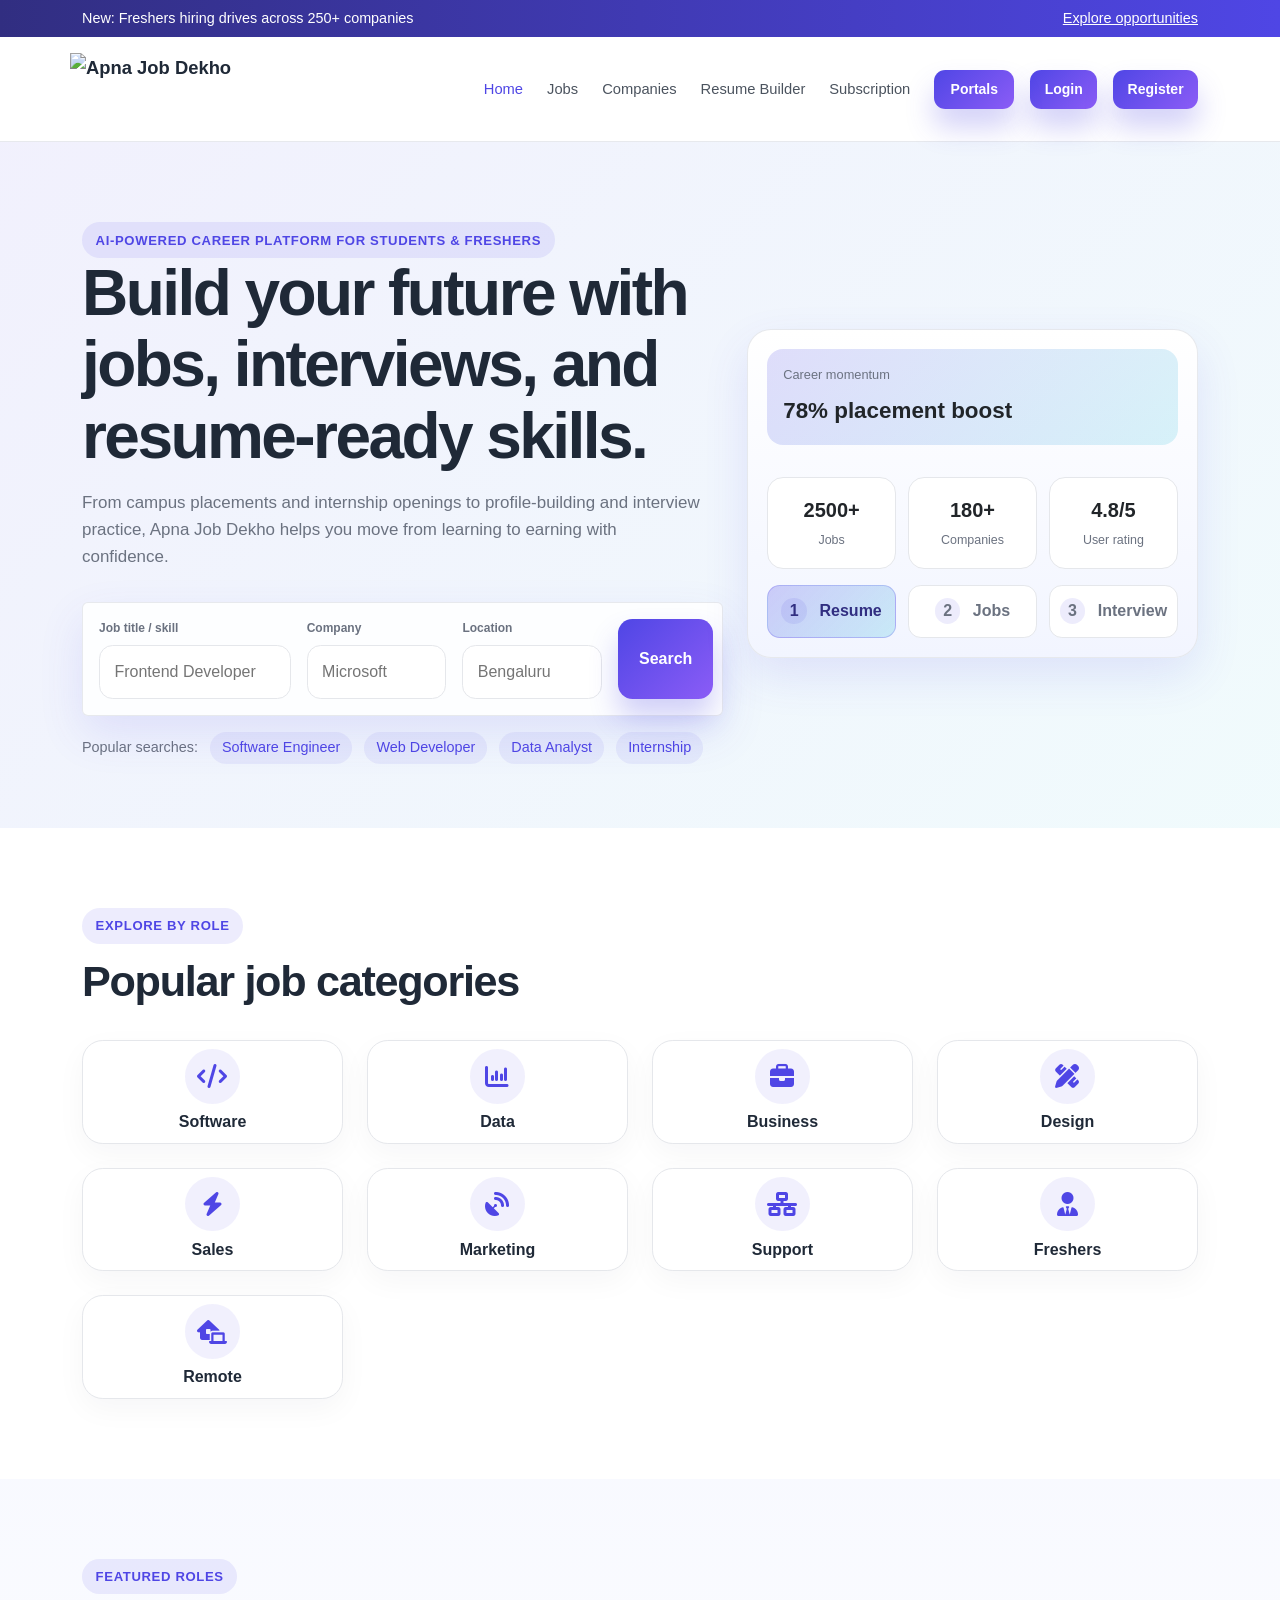
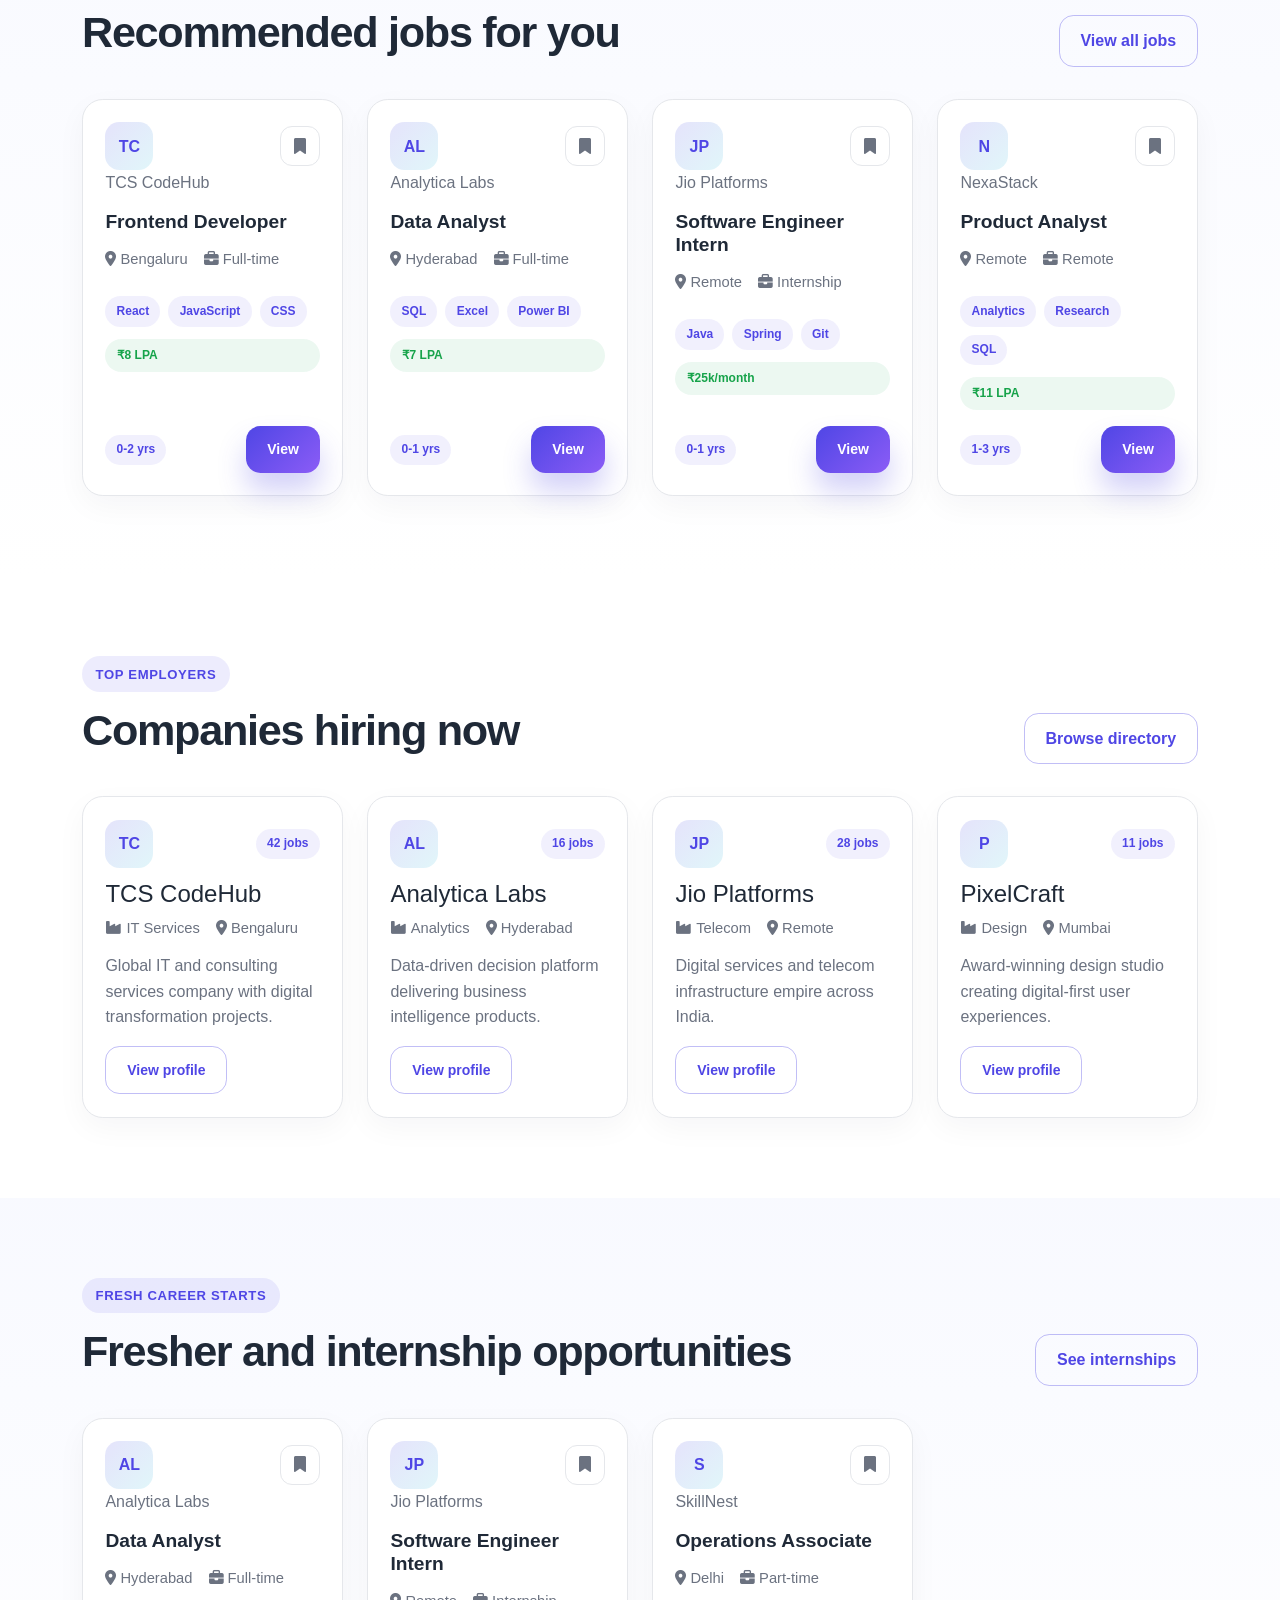
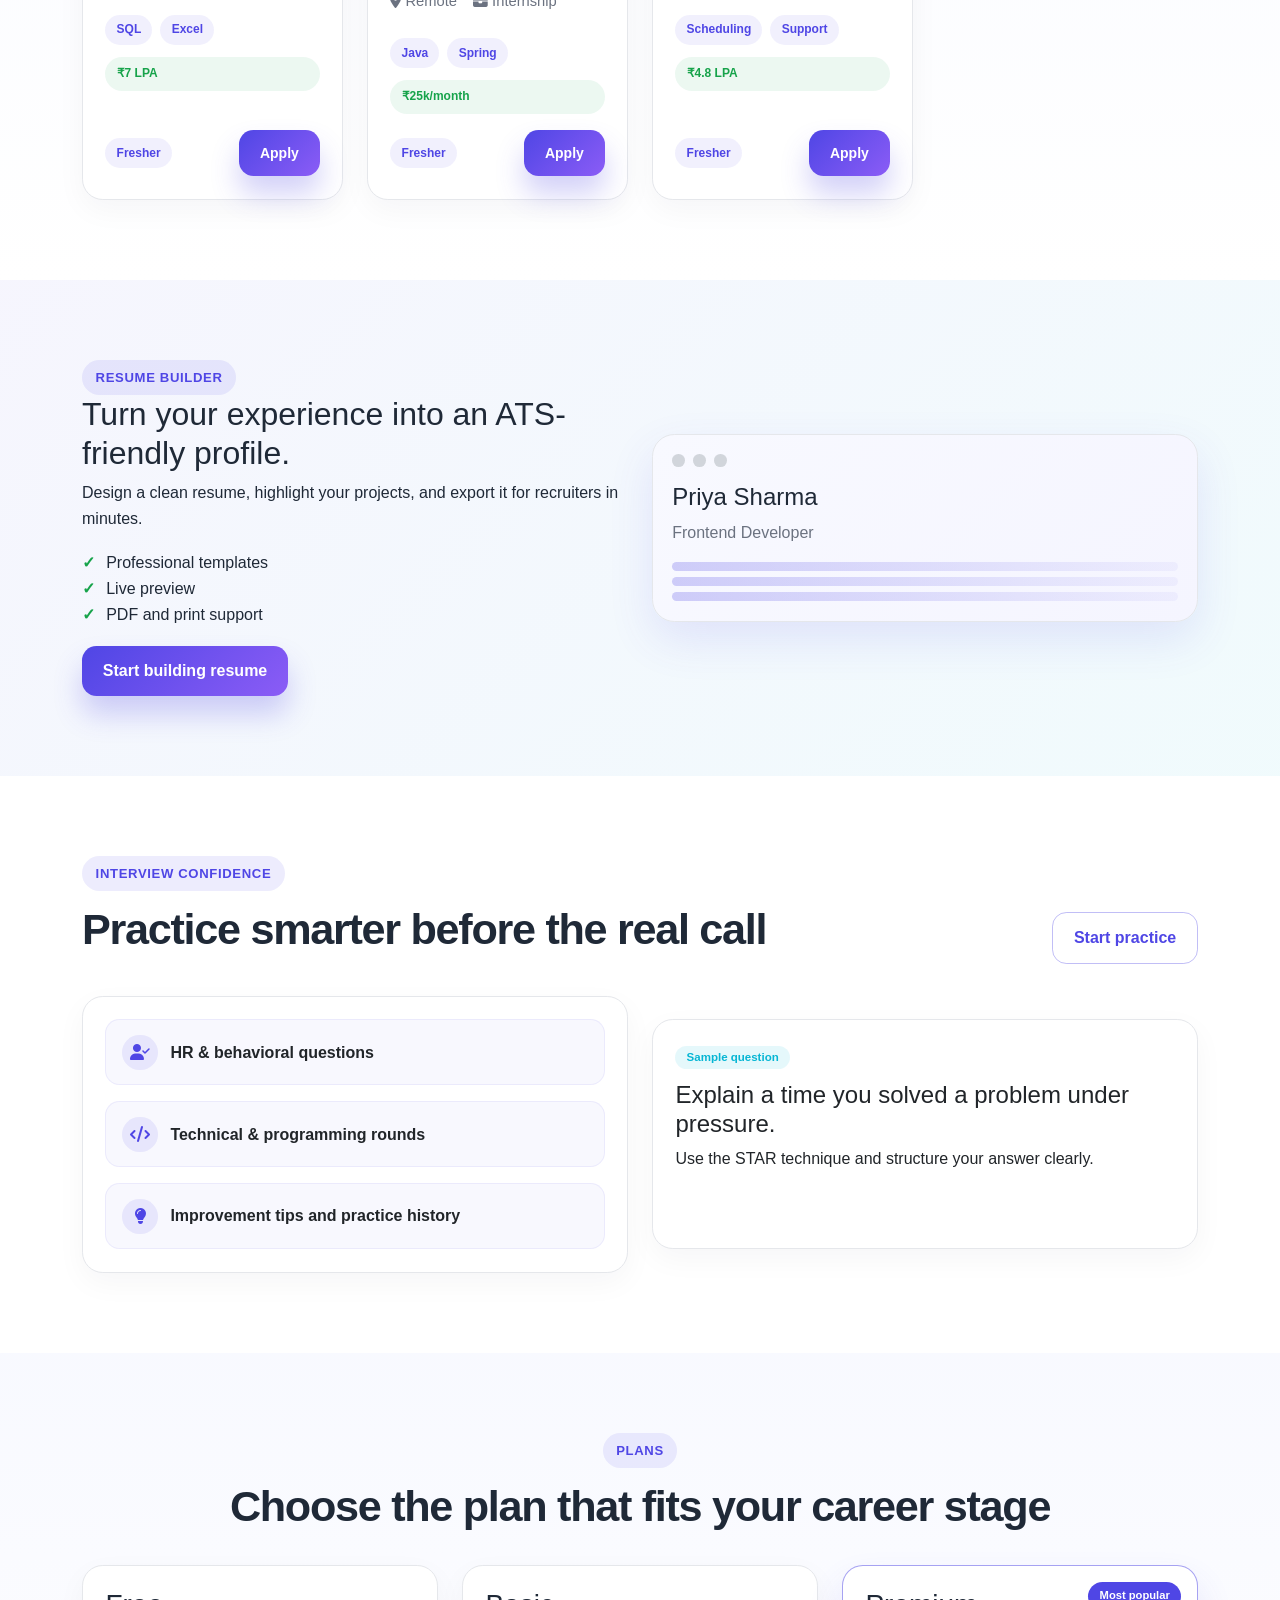
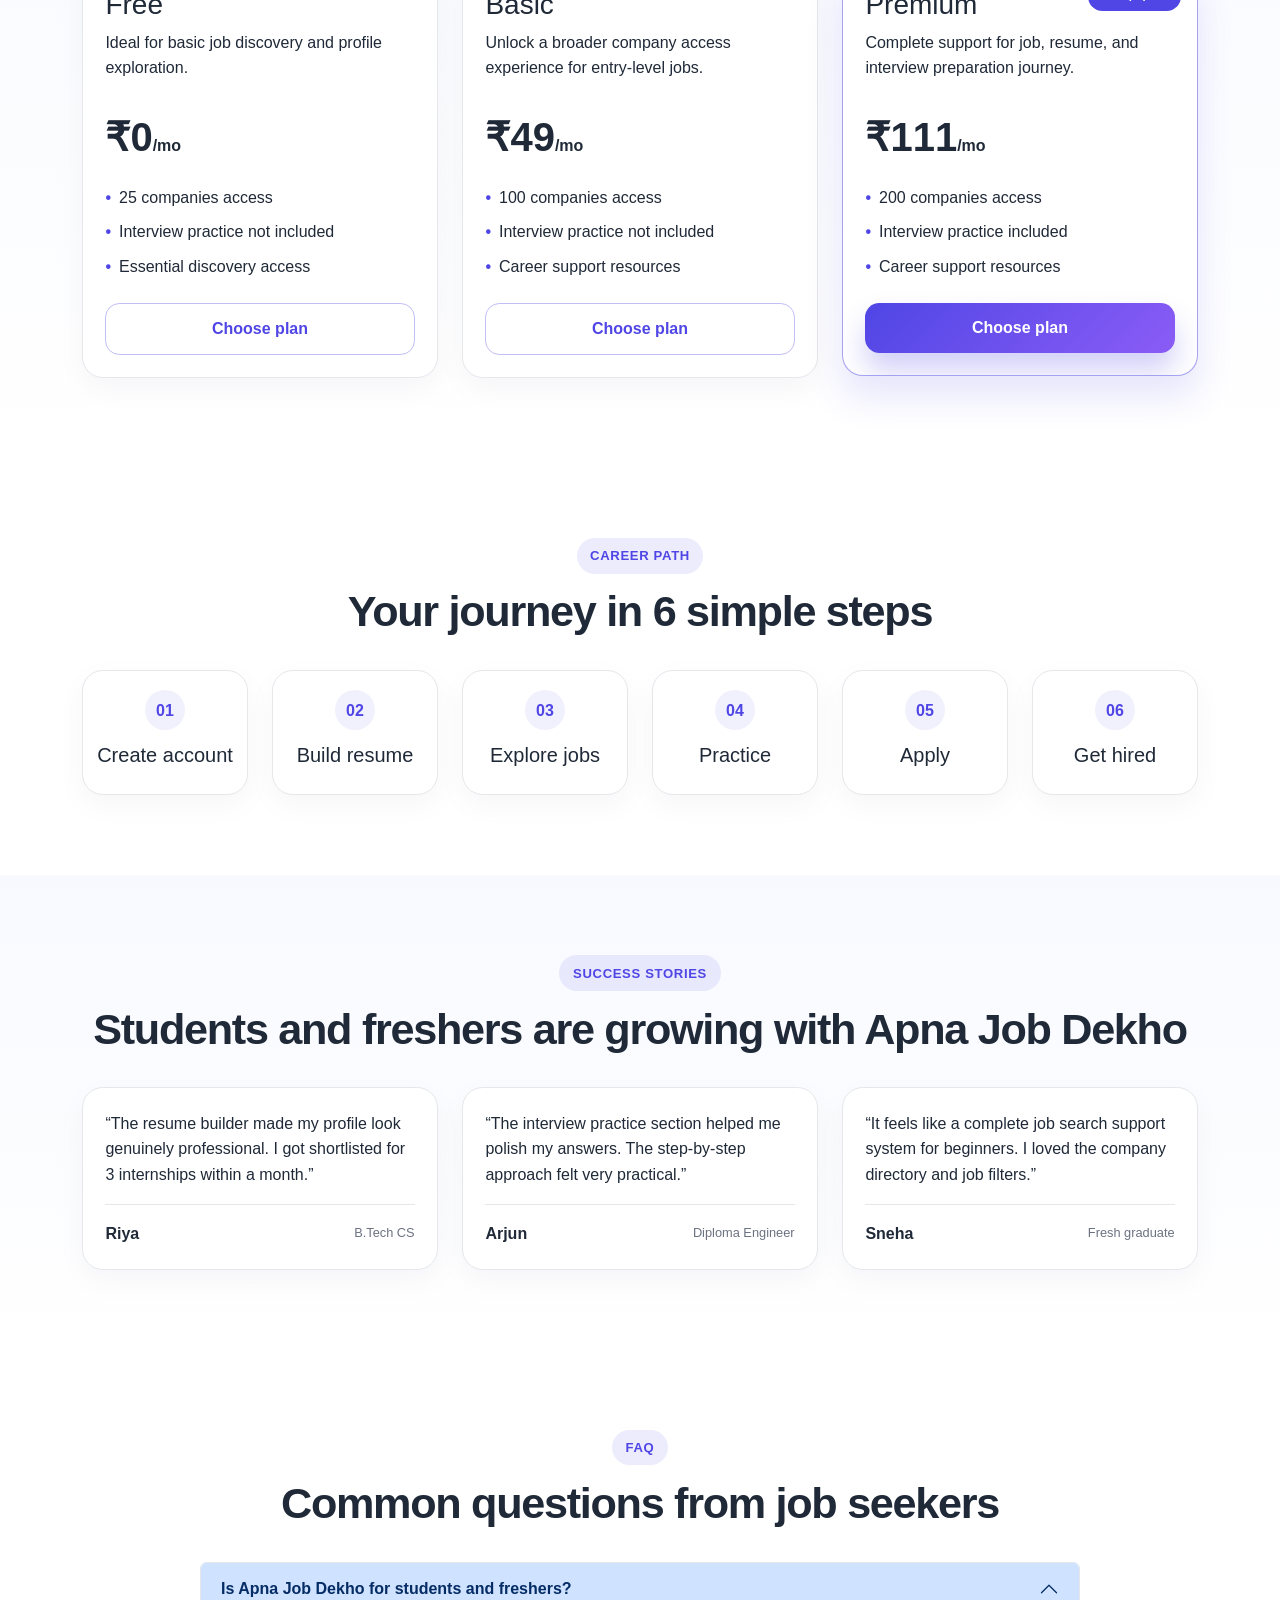
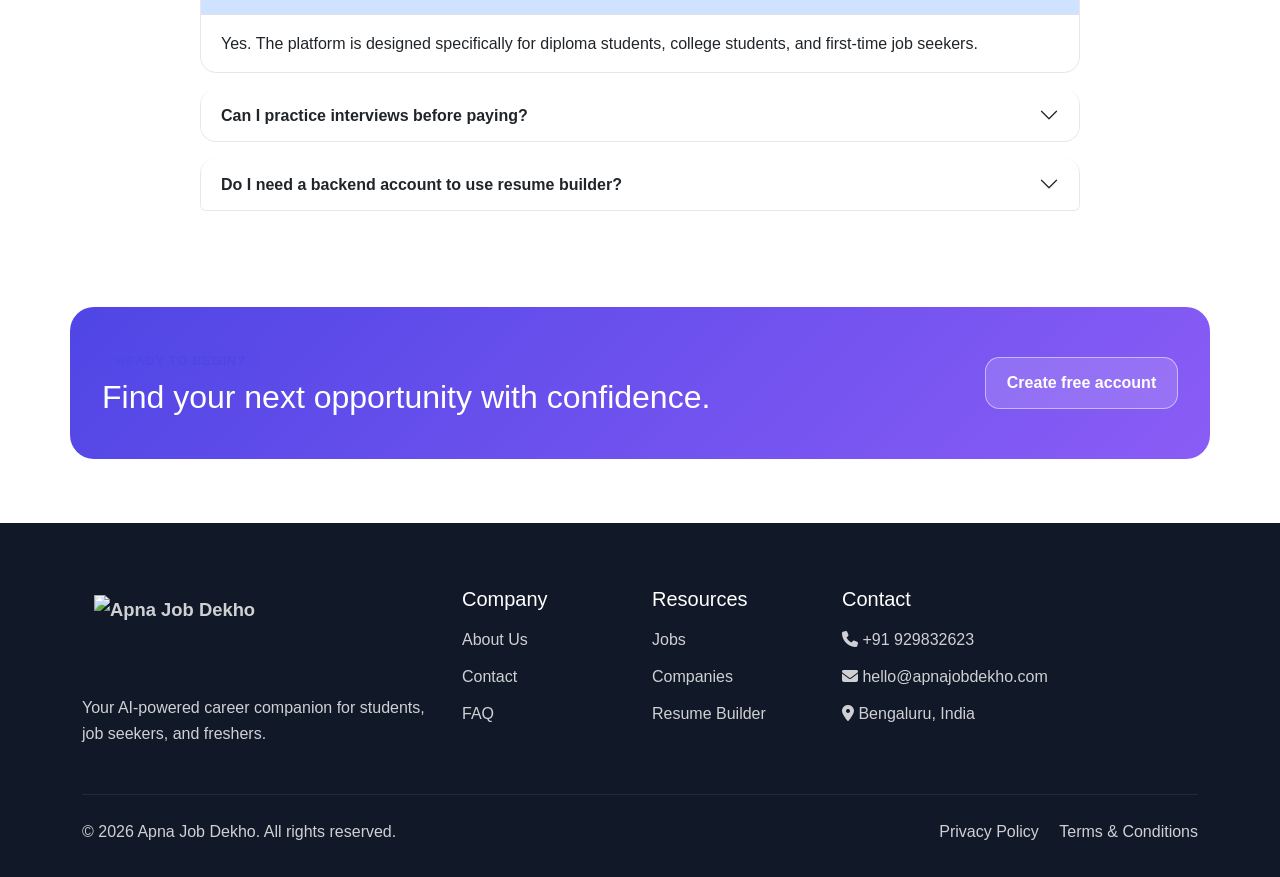
==== commit 37348eba: "Add files via upload" ====
--- a/index.html
+++ b/index.html
@@ -1,3424 +1,389 @@
 <!DOCTYPE html>
 <html lang="en">
-<head>
-  <meta charset="UTF-8">
-  <meta name="viewport" content="width=device-width, initial-scale=1.0">
-
-  <title>Apna Job Dekho - Your Career Our Priority</title>
-
-  <link rel="stylesheet"
-        href="https://cdnjs.cloudflare.com/ajax/libs/font-awesome/6.5.2/css/all.min.css">
-
-  <style>
-    :root {
-      --primary: #d93d3d;
-      --primary-dark: #8d1d1d;
-      --primary-soft: #fff0f0;
-      --text: #2b1d1d;
-      --muted: #6f5a5a;
-      --light: #fff7f7;
-      --border: #f3d6d6;
-      --white: #ffffff;
-      --dark: #1d1d1d;
-    }
-
-    * {
-      margin: 0;
-      padding: 0;
-      box-sizing: border-box;
-    }
-
-    html {
-      scroll-behavior: smooth;
-    }
-
-    body {
-      font-family: Arial, Helvetica, sans-serif;
-      color: var(--text);
-      background: #fff;
-    }
-
-    a {
-      text-decoration: none;
-      color: inherit;
-    }
-
-    button,
-    input,
-    select {
-      font-family: inherit;
-    }
-
-    .container {
-      width: min(1180px, calc(100% - 40px));
-      margin: auto;
-    }
-
-    /* ================= NAVBAR ================= */
-
-    .navbar {
-      height: 78px;
-      background: rgba(255, 255, 255, 0.96);
-      border-bottom: 1px solid rgba(217, 61, 61, 0.10);
-      position: sticky;
-      top: 0;
-      z-index: 1000;
-      box-shadow: 0 10px 24px rgba(57, 27, 27, 0.06);
-      backdrop-filter: blur(10px);
-    }
-
-    .nav-inner {
-      height: 100%;
-      display: flex;
-      align-items: center;
-      justify-content: space-between;
-      gap: 25px;
-    }
-
-    .brand {
-      display: flex;
-      align-items: center;
-      gap: 10px;
-    }
-
-    .brand-mark {
-      width: 150px;
-      height: 64px;
-      border-radius: 18px;
-      border: 1px solid #f0d5d5;
-      background: linear-gradient(135deg, #ffffff, #fff3f3);
-      box-shadow: 0 10px 22px rgba(201, 52, 52, 0.10);
-      padding: 6px;
-      display: flex;
-      align-items: center;
-      justify-content: center;
-      overflow: hidden;
-    }
-
-    .brand-mark img {
-      width: 100%;
-      height: 100%;
-      border-radius: 12px;
-      object-fit: contain;
-      object-position: center;
-      background: transparent;
-    }
-
-    .brand-text {
-      display: flex;
-      flex-direction: column;
-      justify-content: center;
-      line-height: 1;
-    }
-
-    .brand-text strong {
-      display: block;
-      color: var(--primary-dark);
-      font-size: 18px;
-      font-weight: 800;
-      letter-spacing: -0.02em;
-    }
-
-    .brand-text span {
-      display: block;
-      font-size: 10px;
-      color: #7b6a6a;
-      font-weight: 700;
-      text-transform: uppercase;
-      letter-spacing: 0.08em;
-      margin-top: 4px;
-    }
-
-    .nav-links {
-      display: flex;
-      align-items: center;
-      gap: 18px;
-      font-size: 13px;
-      font-weight: 700;
-      padding: 6px 10px;
-      border-radius: 999px;
-      background: rgba(255, 247, 247, 0.75);
-      border: 1px solid rgba(217, 61, 61, 0.08);
-    }
-
-    .nav-links a {
-      padding: 9px 12px;
-      border-radius: 999px;
-      transition: all 0.25s ease;
-      color: var(--text);
-      position: relative;
-    }
-
-    .nav-links a:hover,
-    .nav-links .active {
-      color: var(--primary);
-      background: var(--primary-soft);
-      box-shadow: inset 0 0 0 1px rgba(217, 61, 61, 0.06);
-    }
-
-    .nav-actions {
-      display: flex;
-      align-items: center;
-      gap: 10px;
-    }
-
-    .btn {
-      padding: 10px 18px;
-      border-radius: 999px;
-      border: none;
-      cursor: pointer;
-      font-size: 12px;
-      font-weight: bold;
-      transition: transform 0.2s ease, box-shadow 0.2s ease;
-    }
-
-    .btn:hover {
-      transform: translateY(-1px);
-    }
-
-    .btn-outline {
-      border: 1px solid rgba(217, 61, 61, 0.20);
-      background: #fff;
-      color: var(--primary);
-      box-shadow: 0 8px 18px rgba(217, 61, 61, 0.08);
-    }
-
-    .btn-primary {
-      background: linear-gradient(135deg, #d93d3d, #ef5b4b);
-      color: white;
-      box-shadow: 0 12px 20px rgba(217, 61, 61, 0.18);
-    }
-
-    .menu-btn {
-      display: none;
-      border: none;
-      background: transparent;
-      font-size: 22px;
-      color: var(--dark);
-    }
-
-    /* ================= HERO ================= */
-
-    .hero {
-      background:
-        radial-gradient(
-          circle at 82% 24%,
-          rgba(116, 178, 255, 0.22),
-          transparent 24%
-        ),
-        linear-gradient(
-          115deg,
-          #f0faff,
-          #e6f5ff,
-          #dff0ff
-        );
-      overflow: hidden;
-      border-bottom: 1px solid rgba(9, 105, 232, 0.08);
-    }
-
-    .hero-inner {
-      min-height: 430px;
-      display: grid;
-      grid-template-columns: 1.1fr .9fr;
-      align-items: center;
-    }
-
-    .hero-copy {
-      padding: 50px 0;
-    }
-
-    .eyebrow {
-      display: inline-flex;
-      align-items: center;
-      gap: 7px;
-      background: rgba(255, 255, 255, 0.9);
-      border: 1px solid #dcecfb;
-      border-radius: 20px;
-      padding: 6px 12px;
-      font-size: 11px;
-      font-weight: bold;
-      box-shadow: 0 10px 24px rgba(24, 102, 184, 0.05);
-    }
-
-    .eyebrow i {
-      color: #0b6ad9;
-    }
-
-    h1 {
-      font-size: 39px;
-      line-height: 1.1;
-      margin: 12px 0 7px;
-      letter-spacing: -0.04em;
-    }
-
-    h1 span {
-      color: #d93d3d;
-    }
-
-    .hero-copy > p {
-      max-width: 560px;
-      font-size: 13px;
-      color: #496586;
-      line-height: 1.7;
-    }
-
-    /* SEARCH */
-
-    .hero-search {
-      max-width: 620px;
-      margin-top: 24px;
-      background: rgba(255, 255, 255, 0.9);
-      border: 1px solid #dceafa;
-      border-radius: 16px;
-      display: grid;
-      grid-template-columns: 1.5fr 1fr auto;
-      overflow: hidden;
-      box-shadow: 0 11px 30px rgba(34, 91, 146, 0.10);
-    }
-
-    .field {
-      display: flex;
-      align-items: center;
-      gap: 8px;
-      padding: 12px 14px;
-      border-right: 1px solid #e8eef6;
-      color: #7a8ca5;
-      font-size: 11px;
-    }
-
-    .field i {
-      color: #8ca5c2;
-    }
-
-    .field input {
-      width: 100%;
-      border: none;
-      outline: none;
-      background: transparent;
-      font-size: 11px;
-      color: #657993;
-    }
-
-    .field input::placeholder {
-      color: #7c8ea8;
-    }
-
-    .search-btn {
-      border: none;
-      background: linear-gradient(135deg, #d93d3d, #ef5b4b);
-      color: white;
-      padding: 0 22px;
-      cursor: pointer;
-      font-weight: bold;
-      letter-spacing: 0.01em;
-    }
-
-    /* HERO STATS */
-
-    .hero-stats {
-      display: flex;
-      gap: 20px;
-      flex-wrap: wrap;
-      margin-top: 24px;
-    }
-
-    .stat {
-      display: flex;
-      align-items: center;
-      gap: 10px;
-      background: rgba(255, 255, 255, 0.7);
-      border: 1px solid rgba(151, 190, 228, 0.35);
-      border-radius: 14px;
-      padding: 10px 14px;
-      box-shadow: 0 10px 22px rgba(46, 106, 177, 0.06);
-    }
-
-    .stat-icon {
-      width: 30px;
-      height: 30px;
-      border-radius: 50%;
-      background: #dcefff;
-      color: #0a6bd7;
-      display: grid;
-      place-items: center;
-      font-size: 11px;
-    }
-
-    .stat strong {
-      display: block;
-      font-size: 11px;
-      color: #153c72;
-    }
-
-    /* HERO IMAGE AREA */
-
-    .hero-art {
-      height: 365px;
-      position: relative;
-      display: flex;
-      justify-content: center;
-      align-items: center;
-    }
-
-    .abstract-visual {
-      width: min(100%, 420px);
-      height: 340px;
-      position: relative;
-      display: flex;
-      justify-content: center;
-      align-items: center;
-    }
-
-    .visual-panel {
-      width: min(100%, 360px);
-      height: 270px;
-      position: relative;
-      border-radius: 34px;
-      background: linear-gradient(160deg, rgba(255,255,255,0.9), rgba(218,238,255,0.78));
-      border: 1px solid rgba(149, 181, 222, 0.50);
-      box-shadow: 0 18px 36px rgba(28, 89, 160, 0.12);
-      overflow: hidden;
-    }
-
-    .visual-panel::before {
-      content: "";
-      position: absolute;
-      inset: 26px 26px 30px 26px;
-      border-radius: 28px;
-      background: linear-gradient(145deg, rgba(239,249,255,0.96), rgba(220,239,255,0.72));
-      border: 1px solid rgba(167, 200, 236, 0.55);
-    }
-
-    .visual-panel::after {
-      content: "";
-      position: absolute;
-      width: 160px;
-      height: 160px;
-      border-radius: 50%;
-      background: linear-gradient(140deg, rgba(134, 204, 255, 0.25), rgba(255,255,255,0.65));
-      right: 40px;
-      bottom: -28px;
-      box-shadow: 0 0 0 20px rgba(134, 204, 255, 0.08);
-    }
-
-    .visual-core {
-      position: absolute;
-      right: 70px;
-      bottom: 52px;
-      width: 180px;
-      height: 180px;
-      border-radius: 36% 64% 55% 45% / 44% 48% 52% 56%;
-      background: linear-gradient(135deg, rgba(134, 204, 255, 0.38), rgba(255,255,255,0.82));
-      border: 1px solid rgba(95, 164, 226, 0.45);
-      box-shadow: inset 0 0 0 8px rgba(255,255,255,0.34);
-      z-index: 2;
-    }
-
-    .visual-ring {
-      position: absolute;
-      left: 64px;
-      bottom: 74px;
-      width: 150px;
-      height: 150px;
-      border-radius: 50%;
-      border: 1px solid rgba(106, 161, 224, 0.50);
-      box-shadow: inset 0 0 0 18px rgba(255,255,255,0.20);
-      z-index: 3;
-    }
-
-    .visual-bubble {
-      position: absolute;
-      z-index: 4;
-      display: inline-flex;
-      align-items: center;
-      justify-content: center;
-      background: rgba(255,255,255,0.88);
-      border: 1px solid rgba(156, 197, 235, 0.55);
-      border-radius: 999px;
-      box-shadow: 0 12px 24px rgba(41, 103, 168, 0.08);
-      color: #0b4ca5;
-      font-size: 10px;
-      font-weight: bold;
-      letter-spacing: 0.02em;
-      padding: 8px 12px;
-    }
-
-    .visual-bubble-left {
-      left: 30px;
-      top: 38px;
-    }
-
-    .visual-bubble-right {
-      right: 26px;
-      top: 52px;
-    }
-
-    .floating-dot {
-      position: absolute;
-      width: 10px;
-      height: 10px;
-      border-radius: 50%;
-      background: rgba(115, 176, 248, 0.9);
-      box-shadow: 0 0 0 6px rgba(130, 190, 255, 0.18);
-      z-index: 5;
-    }
-
-    .dot-1 { left: 90px; top: 50px; }
-    .dot-2 { right: 90px; top: 80px; }
-    .dot-3 { left: 120px; bottom: 60px; }
-
-    /* ================= COMMON SECTION ================= */
-
-    section {
-      padding: 20px 0;
-    }
-
-    .section-title {
-      font-size: 20px;
-      line-height: 1.2;
-      margin-bottom: 4px;
-    }
-
-    .section-sub {
-      font-size: 11px;
-      color: #6b7d95;
-      margin-bottom: 14px;
-    }
-
-    /* ================= WHY ================= */
-
-    .why-grid {
-      display: grid;
-      grid-template-columns: repeat(6, 1fr);
-      gap: 12px;
-    }
-
-    .why-card {
-      min-height: 108px;
-      border: 1px solid var(--border);
-      border-radius: 9px;
-      padding: 12px 9px;
-      text-align: center;
-      box-shadow: 0 8px 25px rgba(26,91,165,.08);
-    }
-
-    .why-icon {
-      width: 38px;
-      height: 38px;
-      border-radius: 50%;
-      margin: auto auto 7px;
-      display: grid;
-      place-items: center;
-      font-size: 17px;
-      background: #def4ff;
-      color: #0872dd;
-    }
-
-    .why-card:nth-child(2) .why-icon {
-      background: #ffe6e6;
-      color: #ff4d4f;
-    }
-
-    .why-card:nth-child(4) .why-icon {
-      background: #ffe4e7;
-      color: #ff4b52;
-    }
-
-    .why-card:nth-child(5) .why-icon {
-      background: #dcf7ed;
-      color: #0e9d70;
-    }
-
-    .why-card h3 {
-      font-size: 10px;
-      margin-bottom: 4px;
-    }
-
-    .why-card p {
-      font-size: 8.5px;
-      color: #71829a;
-    }
-
-    /* ================= JOBS ================= */
-
-    .jobs-section {
-      background: #f4fbff;
-    }
-
-    .section-head {
-      display: flex;
-      justify-content: space-between;
-      align-items: end;
-    }
-
-    .view-all {
-      color: var(--primary);
-      font-size: 10px;
-      font-weight: bold;
-    }
-
-    .job-grid {
-      display: grid;
-      grid-template-columns: repeat(5, 1fr);
-      gap: 12px;
-    }
-
-    .job-card {
-      background: white;
-      border: 1px solid var(--border);
-      border-radius: 9px;
-      padding: 10px;
-      box-shadow: 0 8px 25px rgba(26,91,165,.08);
-    }
-
-    .job-top {
-      display: flex;
-      align-items: center;
-      gap: 8px;
-      position: relative;
-    }
-
-    .company-logo {
-      width: 38px;
-      height: 38px;
-      border: 1px solid #e1ebf6;
-      border-radius: 50%;
-      display: grid;
-      place-items: center;
-      font-size: 12px;
-      font-weight: bold;
-      background: white;
-    }
-
-    .job-title {
-      font-size: 10px;
-      font-weight: bold;
-    }
-
-    .company-name {
-      font-size: 8px;
-      color: #8392a7;
-    }
-
-    .badge {
-      position: absolute;
-      right: 0;
-      top: 0;
-      padding: 2px 6px;
-      border-radius: 8px;
-      color: white;
-      background: #10a66f;
-      font-size: 7px;
-    }
-
-    .badge.hot {
-      background: #ff4e4f;
-    }
-
-    .badge.premium {
-      background: #ff9f16;
-    }
-
-    .job-tags {
-      display: flex;
-      gap: 5px;
-      margin: 9px 0 5px;
-    }
-
-    .tag {
-      font-size: 7px;
-      background: #ecf8f2;
-      color: #15926a;
-      border-radius: 6px;
-      padding: 3px 5px;
-    }
-
-    .job-meta {
-      display: grid;
-      gap: 3px;
-      color: #647891;
-      font-size: 8px;
-    }
-
-    .job-meta i {
-      width: 13px;
-      color: #6888ae;
-    }
-
-    .apply {
-      width: 100%;
-      padding: 7px;
-      margin-top: 10px;
-      border: none;
-      border-radius: 5px;
-      background: var(--primary);
-      color: white;
-      font-size: 9px;
-      font-weight: bold;
-      cursor: pointer;
-    }
-
-    /* ================= PLANS ================= */
-
-    .billing {
-      display: flex;
-      align-items: center;
-      gap: 7px;
-      font-size: 9px;
-    }
-
-    .billing button {
-      border: none;
-      background: transparent;
-      cursor: pointer;
-      padding: 7px 13px;
-      font-size: 9px;
-    }
-
-    .billing .active {
-      background: var(--primary);
-      color: white;
-      border-radius: 20px;
-    }
-
-    .save {
-      background: #e1f7e9;
-      color: #0b9b62;
-      border-radius: 8px;
-      padding: 2px 5px;
-      font-size: 7px;
-    }
-
-    .plans {
-      display: grid;
-      grid-template-columns: repeat(3, 1fr);
-      gap: 14px;
-    }
-
-    .plan {
-      border: 1px solid var(--border);
-      border-radius: 10px;
-      padding: 14px;
-      min-height: 162px;
-      position: relative;
-    }
-
-    .plan.popular {
-      border-color: #6caeff;
-    }
-
-    .plan h3 {
-      font-size: 13px;
-    }
-
-    .plan small {
-      color: #687c96;
-      font-size: 9px;
-    }
-
-    .price {
-      font-size: 21px;
-      font-weight: bold;
-      margin: 8px 0;
-    }
-
-    .price span {
-      font-size: 9px;
-      font-weight: normal;
-      color: #63758e;
-    }
-
-    .plan ul {
-      list-style: none;
-      display: grid;
-      gap: 4px;
-      font-size: 8px;
-      color: #657991;
-    }
-
-    .plan li i {
-      color: #16a579;
-      margin-right: 5px;
-    }
-
-    .plan-btn {
-      position: absolute;
-      left: 14px;
-      right: 14px;
-      bottom: 10px;
-      padding: 7px;
-      border: 1px solid #1672e8;
-      border-radius: 5px;
-      background: white;
-      color: var(--primary);
-      font-size: 9px;
-      font-weight: bold;
-      cursor: pointer;
-    }
-
-    .popular .plan-btn,
-    .premium .plan-btn {
-      background: var(--primary);
-      color: white;
-    }
-
-    .ribbon {
-      position: absolute;
-      right: 12px;
-      top: 12px;
-      background: var(--primary);
-      color: white;
-      border-radius: 9px;
-      padding: 2px 6px;
-      font-size: 7px;
-    }
-
-    .premium .ribbon {
-      background: #f3a016;
-    }
-
-    /* ================= TESTIMONIAL ================= */
-
-    .testimonials {
-      background: #0b2f6f;
-      color: white;
-    }
-
-    .testimonials .section-title {
-      color: white;
-    }
-
-    .testimonials .section-sub {
-      color: #d0ddf0;
-    }
-
-    .slider-wrap {
-      position: relative;
-    }
-
-    .slider {
-      display: flex;
-      gap: 12px;
-      overflow: hidden;
-    }
-
-    .testimonial {
-      min-width: calc(25% - 9px);
-      background: white;
-      color: #18345d;
-      border-radius: 9px;
-      padding: 12px;
-      min-height: 105px;
-    }
-
-    .user {
-      display: flex;
-      align-items: center;
-      gap: 8px;
-    }
-
-    .avatar {
-      width: 30px;
-      height: 30px;
-      border-radius: 50%;
-      background: #d6e8f8;
-      display: grid;
-      place-items: center;
-      font-size: 9px;
-      font-weight: bold;
-    }
-
-    .user strong {
-      display: block;
-      font-size: 9px;
-    }
-
-    .user span {
-      display: block;
-      font-size: 7px;
-      color: #72849b;
-    }
-
-    .stars {
-      color: #ffad17;
-      font-size: 8px;
-      margin: 4px 0;
-    }
-
-    .testimonial p {
-      font-size: 8.5px;
-      color: #657893;
-    }
-
-    .slider-controls {
-      position: absolute;
-      right: 0;
-      top: -42px;
-      display: flex;
-      gap: 5px;
-    }
-
-    .slider-controls button {
-      width: 23px;
-      height: 23px;
-      border: none;
-      border-radius: 50%;
-      background: #174487;
-      color: white;
-      cursor: pointer;
-    }
-
-    /* ================= SUCCESS STORIES ================= */
-
-    .story-grid {
-      display: grid;
-      grid-template-columns: repeat(4, 1fr);
-      gap: 12px;
-    }
-
-    .story {
-      border: 1px solid var(--border);
-      border-radius: 9px;
-      padding: 10px;
-      display: grid;
-      grid-template-columns: 52px 1fr;
-      gap: 9px;
-    }
-
-    .story-avatar {
-      width: 52px;
-      height: 52px;
-      border-radius: 9px;
-      background: #d8e7f2;
-      display: grid;
-      place-items: center;
-      color: #325d7e;
-    }
-
-    .story h4 {
-      font-size: 9px;
-    }
-
-    .story small {
-      font-size: 7px;
-      color: #75869e;
-    }
-
-    .story p {
-      font-size: 8px;
-      color: #667b96;
-    }
-
-    .read {
-      font-size: 7px;
-      color: var(--primary);
-      font-weight: bold;
-    }
-
-    /* ================= FOOTER ================= */
-
-    .footer-top {
-      background: #eef8ff;
-      padding: 25px 0;
-    }
-
-    .footer-grid {
-      display: grid;
-      grid-template-columns: 1.1fr 1.7fr 1fr;
-      gap: 45px;
-      align-items: center;
-    }
-
-    .footer-top p {
-      font-size: 8px;
-      color: #607894;
-    }
-
-    .values {
-      display: flex;
-      justify-content: space-between;
-      gap: 15px;
-    }
-
-    .value {
-      text-align: center;
-      font-size: 8px;
-      color: var(--primary);
-    }
-
-    .value i {
-      display: grid;
-      place-items: center;
-      margin: auto auto 5px;
-      width: 30px;
-      height: 30px;
-      border-radius: 50%;
-      background: #d9ecff;
-    }
-
-    .footer-main {
-      background: #031f4f;
-      color: #d8e4f5;
-      padding: 20px 0 10px;
-    }
-
-    .footer-cols {
-      display: grid;
-      grid-template-columns: 1.2fr repeat(5, 1fr);
-      gap: 25px;
-    }
-
-    .footer-cols h4 {
-      color: white;
-      font-size: 9px;
-      margin-bottom: 8px;
-    }
-
-    .footer-cols a,
-    .footer-cols p {
-      display: block;
-      color: #c1d0e5;
-      font-size: 7.5px;
-      margin: 5px 0;
-    }
-
-    .socials {
-      display: flex;
-      gap: 8px;
-      margin-top: 9px;
-    }
-
-    .socials a {
-      width: 19px;
-      height: 19px;
-      border-radius: 50%;
-      background: #0d4b9d;
-      display: grid;
-      place-items: center;
-      color: white;
-    }
-
-    .copyright {
-      border-top: 1px solid rgba(255,255,255,.14);
-      margin-top: 15px;
-      padding-top: 8px;
-      display: flex;
-      justify-content: space-between;
-      font-size: 7px;
-      color: #9eb0ca;
-    }
-
-    /* ================= TOAST ================= */
-
-    .toast {
-      position: fixed;
-      right: 20px;
-      bottom: 70px;
-      background: #082d68;
-      color: white;
-      padding: 11px 15px;
-      border-radius: 8px;
-      font-size: 11px;
-      opacity: 0;
-      transform: translateY(15px);
-      pointer-events: none;
-      transition: .25s;
-      z-index: 2000;
-    }
-
-    .toast.show {
-      opacity: 1;
-      transform: none;
-    }
-
-    /* ================= TOP BUTTON ================= */
-
-    .top-btn {
-      position: fixed;
-      right: 25px;
-      bottom: 25px;
-      width: 31px;
-      height: 31px;
-      border: none;
-      border-radius: 50%;
-      background: var(--primary);
-      color: white;
-      cursor: pointer;
-      z-index: 100;
-    }
-
-    /* ================= RESPONSIVE ================= */
-
-    @media(max-width:1000px) {
-
-      .hero-inner {
-        grid-template-columns: 1fr;
-      }
-
-      .hero-art {
-        display: none;
-      }
-
-      .why-grid {
-        grid-template-columns: repeat(3, 1fr);
-      }
-
-      .job-grid {
-        grid-template-columns: repeat(3, 1fr);
-      }
-
-      .testimonial {
-        min-width: calc(50% - 6px);
-      }
-
-      .footer-grid {
-        grid-template-columns: 1fr;
-      }
-    }
-
-    @media(max-width:760px) {
-
-      .container {
-        width: calc(100% - 26px);
-      }
-
-      .nav-links,
-      .nav-actions {
-        display: none;
-      }
-
-      .menu-btn {
-        display: block;
-      }
-
-      h1 {
-        font-size: 31px;
-      }
-
-      .hero-search {
-        grid-template-columns: 1fr;
-      }
-
-      .field {
-        border-right: none;
-        border-bottom: 1px solid #e8eef6;
-      }
-
-      .search-btn {
-        padding: 11px;
-      }
-
-      .hero-stats {
-        flex-wrap: wrap;
-        gap: 15px;
-      }
-
-      .why-grid,
-      .job-grid {
-        grid-template-columns: repeat(2, 1fr);
-      }
-
-      .plans,
-      .story-grid {
-        grid-template-columns: 1fr;
-      }
-
-      .testimonial {
-        min-width: 100%;
-      }
-
-      .footer-cols {
-        grid-template-columns: repeat(2, 1fr);
-      }
-    }
-
-    @media(max-width:430px) {
-
-      .why-grid,
-      .job-grid {
-        grid-template-columns: 1fr;
-      }
-
-      .footer-cols {
-        grid-template-columns: 1fr 1fr;
-      }
-    }
-
-    /* ================= ENHANCED HOME PAGE DESIGN ================= */
-
-    body {
-      background:
-        radial-gradient(circle at top left, rgba(217, 61, 61, 0.10), transparent 26%),
-        linear-gradient(180deg, #fffaf9 0%, #fff2f0 100%);
-    }
-
-    .navbar {
-      box-shadow: 0 12px 28px rgba(182, 52, 52, 0.10);
-    }
-
-    .nav-links a {
-      position: relative;
-      transition: color 0.25s ease;
-    }
-
-    .nav-links a::after {
-      content: "";
-      position: absolute;
-      left: 0;
-      bottom: -8px;
-      width: 100%;
-      height: 2px;
-      background: linear-gradient(90deg, #d93d3d, #ef5b4b);
-      border-radius: 999px;
-      transform: scaleX(0);
-      transform-origin: center;
-      transition: transform 0.25s ease;
-    }
-
-    .nav-links a:hover::after,
-    .nav-links .active::after {
-      transform: scaleX(1);
-    }
-
-    .btn {
-      transition: transform 0.2s ease, box-shadow 0.2s ease, background 0.2s ease;
-      box-shadow: 0 8px 18px rgba(9, 105, 232, 0.12);
-    }
-
-    .btn:hover {
-      transform: translateY(-2px);
-      box-shadow: 0 12px 22px rgba(9, 105, 232, 0.18);
-    }
-
-    .btn-primary {
-      background: linear-gradient(135deg, #d93d3d, #ef5b4b);
-    }
-
-    .btn-outline {
-      background: rgba(255,255,255,0.9);
-    }
-
-    .hero {
-      position: relative;
-      background:
-        radial-gradient(circle at 80% 18%, rgba(130, 204, 255, 0.35), transparent 20%),
-        linear-gradient(120deg, #edfaff 0%, #e0f3ff 38%, #dceeff 100%);
-      border-bottom: 1px solid rgba(17, 79, 155, 0.08);
-    }
-
-    .hero::before,
-    .hero::after {
-      content: "";
-      position: absolute;
-      border-radius: 50%;
-      filter: blur(2px);
-      z-index: 0;
-    }
-
-    .hero::before {
-      width: 230px;
-      height: 230px;
-      right: 10%;
-      top: 8%;
-      background: rgba(217, 61, 61, 0.14);
-    }
-
-    .hero::after {
-      width: 180px;
-      height: 180px;
-      left: 8%;
-      bottom: 10%;
-      background: rgba(239, 91, 75, 0.10);
-    }
-
-    .hero-inner {
-      position: relative;
-      z-index: 1;
-      min-height: 460px;
-      padding: 20px 0 30px;
-    }
-
-    .hero-copy {
-      padding: 48px 0 40px;
-    }
-
-    .eyebrow {
-      background: rgba(255,255,255,0.82);
-      backdrop-filter: blur(4px);
-      box-shadow: 0 10px 24px rgba(19, 77, 150, 0.08);
-    }
-
-    .hero-copy > p {
-      max-width: 600px;
-      font-size: 14px;
-      line-height: 1.8;
-      color: #4e6684;
-    }
-
-    .hero-search {
-      border-radius: 18px;
-      border-color: rgba(150, 192, 238, 0.7);
-      box-shadow: 0 20px 50px rgba(31, 96, 170, 0.14);
-      overflow: hidden;
-    }
-
-    .field {
-      padding: 14px 16px;
-      background: rgba(255,255,255,0.75);
-    }
-
-    .field input,
-    .field select {
-      font-size: 12px;
-      color: #2a3f59;
-    }
-
-    .search-btn {
-      background: linear-gradient(135deg, #d93d3d, #ef5b4b);
-      box-shadow: inset 0 -1px 0 rgba(0,0,0,0.08);
-      font-size: 12px;
-    }
-
-    .hero-stats {
-      gap: 18px;
-      margin-top: 26px;
-    }
-
-    .stat {
-      background: rgba(255,255,255,0.7);
-      border: 1px solid rgba(135, 175, 221, 0.45);
-      border-radius: 14px;
-      padding: 10px 12px;
-      box-shadow: 0 12px 26px rgba(31, 88, 160, 0.08);
-      backdrop-filter: blur(4px);
-    }
-
-    .stat-icon {
-      width: 36px;
-      height: 36px;
-      border-radius: 12px;
-      background: linear-gradient(135deg, #dff2ff, #eaf7ff);
-      box-shadow: inset 0 0 0 1px rgba(145, 193, 239, 0.5);
-    }
-
-    .hero-art {
-      height: 400px;
-    }
-
-    .person {
-      width: 330px;
-      height: 360px;
-      border-radius: 50% 50% 10% 10% / 18% 18% 10% 10%;
-      background: linear-gradient(180deg, #d5f1ff 0%, #c8ebff 28%, #cfeafe 100%);
-      box-shadow: inset 0 -8px 30px rgba(77, 146, 212, 0.18);
-      border: 1px solid rgba(123, 172, 222, 0.38);
-    }
-
-    .person::before {
-      width: 150px;
-      height: 152px;
-      top: 54px;
-      left: 90px;
-      box-shadow: 0 -16px 0 15px #1a2639;
-      border: 1px solid rgba(0,0,0,0.06);
-    }
-
-    .person::after {
-      width: 240px;
-      height: 260px;
-      left: 45px;
-      bottom: -52px;
-      background: linear-gradient(180deg, #1e2d41, #13253a);
-      border-radius: 100px 100px 16px 16px;
-      box-shadow: 0 -12px 24px rgba(16, 35, 57, 0.15);
-    }
-
-    .floating-features {
-      top: 58px;
-      left: 20px;
-      gap: 10px;
-    }
-
-    .float-card {
-      border: 1px solid rgba(164, 201, 241, 0.8);
-      border-radius: 12px;
-      background: rgba(255,255,255,0.8);
-      backdrop-filter: blur(4px);
-      box-shadow: 0 14px 30px rgba(36, 94, 167, 0.10);
-      padding: 9px 12px;
-      font-size: 10.5px;
-    }
-
-    .float-card i {
-      width: 22px;
-      height: 22px;
-      border-radius: 7px;
-      background: linear-gradient(135deg, #ebf6ff, #dff0ff);
-      box-shadow: inset 0 0 0 1px rgba(143, 188, 235, 0.45);
-    }
-
-    .art-note {
-      right: 28px;
-      top: 18px;
-      color: #0a5ed9;
-      font-size: 24px;
-      text-shadow: 0 10px 20px rgba(32, 108, 196, 0.12);
-    }
-
-    section {
-      padding: 34px 0;
-    }
-
-    .section-title {
-      font-size: clamp(24px, 2vw, 32px);
-      margin-bottom: 6px;
-      letter-spacing: -0.03em;
-    }
-
-    .section-sub {
-      font-size: 13px;
-      line-height: 1.6;
-      margin-bottom: 18px;
-    }
-
-    .why-grid {
-      gap: 16px;
-      align-items: stretch;
-    }
-
-    .why-card {
-      background: linear-gradient(180deg, #ffffff, #f3faff);
-      border-radius: 18px;
-      padding: 18px 14px;
-      border: 1px solid rgba(195, 218, 242, 0.82);
-      box-shadow: 0 16px 32px rgba(18, 71, 135, 0.06);
-      transition: transform 0.25s ease, box-shadow 0.25s ease;
-    }
-
-    .why-card:hover {
-      transform: translateY(-4px);
-      box-shadow: 0 22px 42px rgba(18, 71, 135, 0.10);
-    }
-
-    .why-icon {
-      width: 52px;
-      height: 52px;
-      border-radius: 16px;
-      margin-bottom: 10px;
-      font-size: 19px;
-      box-shadow: inset 0 0 0 1px rgba(134, 184, 235, 0.3);
-    }
-
-    .why-card h3 {
-      font-size: 11px;
-      margin-bottom: 6px;
-    }
-
-    .why-card p {
-      font-size: 9.5px;
-      line-height: 1.65;
-    }
-
-    .jobs-section {
-      background: linear-gradient(180deg, #f3fbff 0%, #edf5ff 100%);
-      border-top: 1px solid rgba(175, 212, 235, 0.7);
-      border-bottom: 1px solid rgba(175, 212, 235, 0.7);
-    }
-
-    .section-head {
-      margin-bottom: 18px;
-    }
-
-    .view-all {
-      font-size: 11px;
-      padding: 8px 12px;
-      border-radius: 999px;
-      border: 1px solid rgba(145, 186, 231, 0.7);
-      background: rgba(255,255,255,0.7);
-      transition: all 0.2s ease;
-    }
-
-    .view-all:hover {
-      background: var(--primary);
-      color: white;
-      border-color: var(--primary);
-    }
-
-    .job-grid {
-      gap: 16px;
-    }
-
-    .job-card {
-      background: linear-gradient(180deg, #ffffff, #f8fbff);
-      border-radius: 18px;
-      padding: 14px;
-      border: 1px solid rgba(194, 216, 239, 0.9);
-      box-shadow: 0 16px 30px rgba(16, 74, 136, 0.06);
-      transition: transform 0.25s ease, box-shadow 0.25s ease;
-    }
-
-    .job-card:hover {
-      transform: translateY(-4px);
-      box-shadow: 0 22px 40px rgba(16, 74, 136, 0.10);
-    }
-
-    .company-logo {
-      width: 46px;
-      height: 46px;
-      border-radius: 14px;
-      background: linear-gradient(135deg, #edf7ff, #d9efff);
-      border: 1px solid rgba(162, 201, 245, 0.8);
-      font-size: 11px;
-      font-weight: 800;
-      box-shadow: inset 0 0 0 1px rgba(255,255,255,0.6);
-    }
-
-    .job-title {
-      font-size: 11px;
-      font-weight: 800;
-      color: #12325d;
-    }
-
-    .company-name {
-      font-size: 9px;
-      color: #7285a0;
-    }
-
-    .badge {
-      top: 6px;
-      right: 0;
-      border-radius: 999px;
-      padding: 4px 7px;
-      font-size: 7px;
-      letter-spacing: 0.03em;
-      font-weight: 700;
-      box-shadow: 0 10px 20px rgba(16, 164, 101, 0.18);
-    }
-
-    .job-tags {
-      gap: 6px;
-      margin: 12px 0 8px;
-    }
-
-    .tag {
-      background: linear-gradient(135deg, #edfdf5, #dcf7eb);
-      color: #0c8d62;
-      border-radius: 999px;
-      padding: 4px 7px;
-      font-size: 7px;
-      font-weight: 700;
-    }
-
-    .job-meta {
-      gap: 5px;
-      font-size: 8.5px;
-      color: #627b96;
-    }
-
-    .job-meta div {
-      display: flex;
-      align-items: center;
-      gap: 6px;
-    }
-
-    .job-meta i {
-      color: #0e6fe0;
-    }
-
-    .apply {
-      margin-top: 12px;
-      border-radius: 10px;
-      padding: 8px 10px;
-      background: linear-gradient(135deg, #0974e8, #2190ff);
-      box-shadow: 0 12px 20px rgba(11, 109, 224, 0.18);
-      font-size: 9.5px;
-      font-weight: 800;
-    }
-
-    .billing {
-      gap: 8px;
-      background: rgba(255,255,255,0.6);
-      border: 1px solid rgba(166, 203, 236, 0.7);
-      border-radius: 999px;
-      padding: 4px;
-    }
-
-    .billing button {
-      border-radius: 999px;
-      padding: 8px 12px;
-      font-size: 9.5px;
-      transition: all 0.2s ease;
-    }
-
-    .billing .active {
-      background: linear-gradient(135deg, #0c67d5, #2c8cf8);
-      box-shadow: 0 10px 20px rgba(12, 103, 213, 0.18);
-    }
-
-    .save {
-      border-radius: 999px;
-      padding: 4px 7px;
-      font-size: 7px;
-      font-weight: 700;
-    }
-
-    .plans {
-      gap: 16px;
-    }
-
-    .plan {
-      border-radius: 18px;
-      padding: 18px 16px 64px;
-      background: linear-gradient(180deg, #ffffff, #f5faff);
-      border: 1px solid rgba(189, 213, 236, 0.9);
-      box-shadow: 0 18px 32px rgba(18, 71, 135, 0.05);
-      transition: transform 0.25s ease, box-shadow 0.25s ease;
-      overflow: hidden;
-    }
-
-    .plan:hover {
-      transform: translateY(-5px);
-      box-shadow: 0 24px 40px rgba(18, 71, 135, 0.10);
-    }
-
-    .plan h3 {
-      font-size: 15px;
-      margin-bottom: 5px;
-    }
-
-    .plan small {
-      font-size: 10px;
-      color: #6d7f98;
-    }
-
-    .price {
-      font-size: 24px;
-      margin: 12px 0 10px;
-      color: #153765;
-    }
-
-    .price span {
-      font-size: 10px;
-      color: #6a7f9d;
-    }
-
-    .plan ul {
-      gap: 7px;
-      margin-top: 8px;
-      font-size: 9px;
-      line-height: 1.6;
-    }
-
-    .plan li {
-      display: flex;
-      align-items: flex-start;
-      gap: 6px;
-    }
-
-    .plan li i {
-      margin-top: 1px;
-      color: #1aa771;
-    }
-
-    .plan-btn {
-      left: 16px;
-      right: 16px;
-      bottom: 14px;
-      border-radius: 10px;
-      padding: 9px;
-      font-size: 10px;
-      background: linear-gradient(135deg, #ffffff, #edf7ff);
-      box-shadow: 0 8px 18px rgba(14, 109, 220, 0.10);
-    }
-
-    .popular {
-      background: linear-gradient(180deg, #f4faff, #edf6ff);
-    }
-
-    .popular .plan-btn,
-    .premium .plan-btn {
-      background: linear-gradient(135deg, #0c67d5, #2d8cff);
-      color: white;
-      border-color: transparent;
-    }
-
-    .premium .ribbon {
-      background: linear-gradient(135deg, #f7ab20, #ef8f16);
-    }
-
-    .testimonials {
-      background: linear-gradient(135deg, #072f68, #0d3f86 42%, #0c2b5d);
-      border-top: 1px solid rgba(151, 195, 245, 0.35);
-      border-bottom: 1px solid rgba(151, 195, 245, 0.35);
-    }
-
-    .testimonials .section-sub {
-      color: #d5e3fb;
-    }
-
-    .slider-controls button {
-      width: 28px;
-      height: 28px;
-      border-radius: 50%;
-      background: rgba(255,255,255,0.12);
-      border: 1px solid rgba(255,255,255,0.22);
-      box-shadow: 0 10px 22px rgba(2, 18, 45, 0.18);
-    }
-
-    .testimonial {
-      min-width: calc(25% - 10px);
-      background: linear-gradient(180deg, rgba(255,255,255,0.96), rgba(245,250,255,0.98));
-      border-radius: 18px;
-      border: 1px solid rgba(180, 208, 241, 0.7);
-      padding: 14px;
-      box-shadow: 0 18px 32px rgba(5, 27, 61, 0.18);
-    }
-
-    .avatar {
-      width: 36px;
-      height: 36px;
-      border-radius: 12px;
-      background: linear-gradient(135deg, #dff1ff, #cfeafc);
-      border: 1px solid rgba(162, 198, 232, 0.8);
-      font-size: 10px;
-      font-weight: 800;
-    }
-
-    .user strong {
-      font-size: 10px;
-    }
-
-    .user span {
-      font-size: 7.5px;
-    }
-
-    .testimonial p {
-      font-size: 8.8px;
-      line-height: 1.7;
-    }
-
-    .story-grid {
-      gap: 16px;
-    }
-
-    .story {
-      background: linear-gradient(180deg, #ffffff, #f5faff);
-      border: 1px solid rgba(194, 214, 234, 0.9);
-      border-radius: 18px;
-      padding: 14px;
-      display: grid;
-      grid-template-columns: 58px 1fr;
-      gap: 12px;
-      box-shadow: 0 16px 30px rgba(18, 71, 135, 0.05);
-      transition: transform 0.25s ease, box-shadow 0.25s ease;
-    }
-
-    .story:hover {
-      transform: translateY(-4px);
-      box-shadow: 0 22px 40px rgba(18, 71, 135, 0.09);
-    }
-
-    .story-avatar {
-      width: 58px;
-      height: 58px;
-      border-radius: 16px;
-      background: linear-gradient(135deg, #dff0ff, #dbeeff);
-      border: 1px solid rgba(161, 201, 242, 0.85);
-      font-size: 18px;
-    }
-
-    .story h4 {
-      font-size: 10px;
-      margin-bottom: 3px;
-    }
-
-    .story small {
-      font-size: 7.5px;
-      color: #7387a0;
-    }
-
-    .story p {
-      margin-top: 6px;
-      font-size: 8.5px;
-      line-height: 1.65;
-      color: #647a96;
-    }
-
-    .read {
-      display: inline-block;
-      margin-top: 8px;
-      font-size: 7.5px;
-      font-weight: 700;
-    }
-
-    .footer-top {
-      background: linear-gradient(180deg, #edf7ff 0%, #eaf4ff 100%);
-    }
-
-    .brand-text strong {
-      letter-spacing: -0.02em;
-    }
-
-    .footer-grid {
-      gap: 28px;
-      align-items: center;
-    }
-
-    .values {
-      gap: 18px;
-    }
-
-    .value {
-      background: rgba(255,255,255,0.45);
-      border: 1px solid rgba(158, 194, 233, 0.75);
-      border-radius: 14px;
-      padding: 10px 8px;
-      min-width: 70px;
-      box-shadow: 0 10px 20px rgba(22, 82, 164, 0.05);
-    }
-
-    .value i {
-      width: 32px;
-      height: 32px;
-      border-radius: 12px;
-      background: linear-gradient(135deg, #dff1ff, #d9ebff);
-      color: #0d6fe3;
-      margin: 0 auto 6px;
-      font-size: 12px;
-    }
-
-    .footer-main {
-      background: linear-gradient(180deg, #041d46, #092957);
-    }
-
-    .footer-cols h4 {
-      font-size: 10px;
-      letter-spacing: 0.02em;
-    }
-
-    .footer-cols a,
-    .footer-cols p {
-      font-size: 8px;
-      line-height: 1.7;
-      transition: color 0.2s ease;
-    }
-
-    .footer-cols a:hover {
-      color: #ffffff;
-    }
-
-    .socials a {
-      width: 24px;
-      height: 24px;
-      border-radius: 50%;
-      background: linear-gradient(135deg, #0d4ba0, #0f5ee0);
-      border: 1px solid rgba(255,255,255,0.18);
-      transition: transform 0.2s ease, box-shadow 0.2s ease;
-    }
-
-    .socials a:hover {
-      transform: translateY(-2px);
-      box-shadow: 0 10px 24px rgba(10, 104, 227, 0.28);
-    }
-
-    .top-btn {
-      border-radius: 50%;
-      background: linear-gradient(135deg, #d93d3d, #ef5b4b);
-      box-shadow: 0 16px 28px rgba(217, 61, 61, 0.24);
-      transition: transform 0.2s ease;
-    }
-
-    .top-btn:hover {
-      transform: translateY(-2px);
-    }
-
-    @media(max-width:1000px) {
-      .hero-inner {
-        min-height: auto;
-      }
-
-      .hero-copy {
-        padding-top: 40px;
-      }
-
-      .hero-art {
-        height: 340px;
-      }
-    }
-
-    @media(max-width:760px) {
-      .hero-search {
-        box-shadow: 0 14px 32px rgba(31,96,170,0.12);
-      }
-
-      .hero-copy {
-        padding-bottom: 24px;
-      }
-
-      .hero-art {
-        display: none;
-      }
-
-      .section-head {
-        flex-direction: column;
-        align-items: flex-start;
-      }
-
-      .view-all {
-        margin-top: 8px;
-      }
-
-      .testimonial {
-        min-width: 100%;
-      }
-    }
-  </style>
-</head>
-
-<body>
-
-<!-- ================= NAVBAR ================= -->
-
-<header class="navbar">
-  <div class="container nav-inner">
-
-    <a href="index.html" class="brand">
-      <div class="brand-mark">
-        <img src="apnajobdekho.jpeg" alt="Apna Job Dekho" />
-      </div>
-
-    
-    </a>
-
-    <nav class="nav-links">
-      <a href="index.html" class="active">Home</a>
-      <a href="jobs.html">Jobs</a>
-      <a href="companies.html">Companies</a>
-      <a href="practice.html">Practice</a>
-      <a href="resume.html">Resume Builder</a>
-      <a href="about.html">About</a>
-    </nav>
-
-    <div class="nav-actions">
-      <i class="fa-solid fa-magnifying-glass"></i>
-
-      <button
-        class="btn btn-outline"
-        onclick="showToast('Login page coming soon')">
-        Login
-      </button>
-
-      <button
-        class="btn btn-primary"
-        onclick="showToast('Sign up page coming soon')">
-        Sign Up
-      </button>
-    </div>
-
-    <button class="menu-btn">
-      <i class="fa-solid fa-bars"></i>
-    </button>
-
-  </div>
-</header>
-
-
-<!-- ================= HERO ================= -->
-
-<section class="hero" id="home">
-
-  <div class="container hero-inner">
-
-    <div class="hero-copy">
-
-      <div class="eyebrow">
-        <i class="fa-solid fa-sparkles"></i>
-        AI Powered Career Platform
-      </div>
-
-      <h1>
-        Build Your Future with<br>
-        <span>Apna Job Dekho</span>
-      </h1>
-
-      <p>
-        Find the right jobs, build your resume and prepare for interviews — all in one place.
-      </p>
-
-      <form class="hero-search" id="jobSearch">
-
-        <div class="field">
-          <i class="fa-solid fa-magnifying-glass"></i>
-
-          <input
-            id="searchInput"
-            type="text"
-            placeholder="Search jobs, companies, skills..."
-          >
-        </div>
-
-        <div class="field">
-          <i class="fa-solid fa-location-dot"></i>
-
-          <input
-            type="text"
-            placeholder="Location"
-          >
-        </div>
-
-        <button class="search-btn">
-          <i class="fa-solid fa-magnifying-glass"></i>
-          Search
-        </button>
-
-      </form>
-
-      <div class="hero-stats">
-
-        <div class="stat">
-          <div class="stat-icon">
-            <i class="fa-solid fa-briefcase"></i>
-          </div>
-
-          <div>
-            <strong>1000+ Jobs</strong>
-          </div>
-        </div>
-
-        <div class="stat">
-          <div class="stat-icon">
-            <i class="fa-solid fa-building"></i>
-          </div>
-
-          <div>
-            <strong>200+ Companies</strong>
-          </div>
-        </div>
-
-      </div>
-
-    </div>
-
-
-    <div class="hero-art">
-      <div class="abstract-visual" aria-hidden="true">
-        <div class="visual-panel">
-          <div class="visual-core"></div>
-          <div class="visual-ring"></div>
-          <div class="visual-bubble visual-bubble-left">AI</div>
-          <div class="visual-bubble visual-bubble-right">Growth</div>
-        </div>
-        <div class="floating-dot dot-1"></div>
-        <div class="floating-dot dot-2"></div>
-        <div class="floating-dot dot-3"></div>
+  <head>
+    <meta charset="UTF-8" />
+    <meta name="viewport" content="width=device-width, initial-scale=1.0" />
+    <title>Apna Job Dekho | Career Start for Every Learner</title>
+    <meta name="description" content="Apna Job Dekho helps students and freshers discover jobs, prepare for interviews, and build ATS-friendly resumes." />
+    <link href="https://cdn.jsdelivr.net/npm/bootstrap@5.3.3/dist/css/bootstrap.min.css" rel="stylesheet" />
+    <link rel="stylesheet" href="https://cdnjs.cloudflare.com/ajax/libs/font-awesome/6.5.2/css/all.min.css" />
+    <link rel="stylesheet" href="styles.css" />
+  </head>
+  <body>
+    <div class="announcement-bar">
+      <div class="container d-flex justify-content-between align-items-center gap-3 flex-wrap">
+        <span>New: Freshers hiring drives across 250+ companies</span>
+        <a href="jobs.html">Explore opportunities</a>
       </div>
     </div>
 
-  </div>
-
-</section>
-
-
-<!-- ================= WHY CHOOSE ================= -->
-
-<section id="companies">
-
-  <div class="container">
-
-    <h2 class="section-title">
-      Why Choose Apna Job Dekho?
-    </h2>
-
-    <p class="section-sub">
-      Everything you need to kickstart your career, at one place!
-    </p>
-
-    <div class="why-grid">
-
-      <article class="why-card">
-
-        <div class="why-icon">
-          <i class="fa-solid fa-file-circle-check"></i>
-        </div>
-
-        <h3>AI Resume Builder</h3>
-
-        <p>
-          Create professional & ATS-friendly resume in seconds.
-        </p>
-
-      </article>
-
-
-      <article class="why-card">
-
-        <div class="why-icon">
-          <i class="fa-solid fa-bullseye"></i>
-        </div>
-
-        <h3>Personalized Job Matching</h3>
-
-        <p>
-          Get jobs based on your skills, education & preferences.
-        </p>
-
-      </article>
-
-
-      <article class="why-card">
-
-        <div class="why-icon">
-          <i class="fa-solid fa-link"></i>
-        </div>
-
-        <h3>Official Company Links</h3>
-
-        <p>
-          Apply directly on company career pages.
-        </p>
-
-      </article>
-
-
-      <article class="why-card" id="practice">
-
-        <div class="why-icon">
-          <i class="fa-solid fa-comments"></i>
-        </div>
-
-        <h3>Interview Practice</h3>
-
-        <p>
-          Technical, HR, Programming & more.
-        </p>
-
-      </article>
-
-
-      <article class="why-card">
-
-        <div class="why-icon">
-          <i class="fa-solid fa-shield-halved"></i>
-        </div>
-
-        <h3>Admin Managed Jobs</h3>
-
-        <p>
-          Latest job postings with an auto-expiry system.
-        </p>
-
-      </article>
-
-
-      <article class="why-card">
-
-        <div class="why-icon">
-          <i class="fa-solid fa-chart-line"></i>
-        </div>
-
-        <h3>Career Growth</h3>
-
-        <p>
-          Be job-ready with the right resources & guidance.
-        </p>
-
-      </article>
-
-    </div>
-
-  </div>
-
-</section>
-
-
-<!-- ================= JOBS ================= -->
-
-<section class="jobs-section" id="jobs">
-
-  <div class="container">
-
-    <div class="section-head">
-
-      <div>
-        <h2 class="section-title">
-          Top Job Opportunities
-        </h2>
-
-        <p class="section-sub">
-          Explore the latest jobs from top companies, matched for you.
-        </p>
-      </div>
-
-      <a href="jobs.html" class="view-all">
-        View All Jobs →
-      </a>
-
-    </div>
-
-
-    <div class="job-grid" id="jobGrid">
-
-      <!-- TCS -->
-
-      <article
-        class="job-card"
-        data-search="tcs data analyst bangalore">
-
-        <div class="job-top">
-
-          <div class="company-logo">
-            tcs
-          </div>
-
-          <div>
-            <div class="job-title">
-              Data Analyst
-            </div>
-
-            <div class="company-name">
-              Tata Consultancy Services
-            </div>
-          </div>
-
-          <span class="badge">
-            Featured
-          </span>
-
-        </div>
-
-        <div class="job-tags">
-          <span class="tag">Full Time</span>
-          <span class="tag">Good Time</span>
-        </div>
-
-        <div class="job-meta">
-
-          <div>
-            <i class="fa-solid fa-location-dot"></i>
-            Bangalore, India
-          </div>
-
-          <div>
-            <i class="fa-solid fa-briefcase"></i>
-            0 – 2 Years
-          </div>
-
-          <div>
-            <i class="fa-solid fa-indian-rupee-sign"></i>
-            ₹4 – 7 LPA
-          </div>
-
-        </div>
-
-        <button
-          class="apply"
-          onclick="showToast('Application started for TCS')">
-          Apply Now
-        </button>
-
-      </article>
-
-
-      <!-- INFOSYS -->
-
-      <article
-        class="job-card"
-        data-search="infosys system engineer hyderabad">
-
-        <div class="job-top">
-
-          <div class="company-logo">
-            Infosys
-          </div>
-
-          <div>
-            <div class="job-title">
-              System Engineer
-            </div>
-
-            <div class="company-name">
-              Infosys
-            </div>
-          </div>
-
-          <span class="badge">
-            New
-          </span>
-
-        </div>
-
-        <div class="job-tags">
-          <span class="tag">Full Time</span>
-          <span class="tag">Good Time</span>
-        </div>
-
-        <div class="job-meta">
-
-          <div>
-            <i class="fa-solid fa-location-dot"></i>
-            Hyderabad, India
-          </div>
-
-          <div>
-            <i class="fa-solid fa-briefcase"></i>
-            0 – 2 Years
-          </div>
-
-          <div>
-            <i class="fa-solid fa-indian-rupee-sign"></i>
-            ₹3 – 6 LPA
-          </div>
-
-        </div>
-
-        <button
-          class="apply"
-          onclick="showToast('Application started for Infosys')">
-          Apply Now
-        </button>
-
-      </article>
-
-
-      <!-- WIPRO -->
-
-      <article
-        class="job-card"
-        data-search="wipro project engineer pune">
-
-        <div class="job-top">
-
-          <div class="company-logo">
-            wipro
-          </div>
-
-          <div>
-            <div class="job-title">
-              Project Engineer
-            </div>
-
-            <div class="company-name">
-              Wipro
-            </div>
-          </div>
-
-          <span class="badge">
-            New
-          </span>
-
-        </div>
-
-        <div class="job-tags">
-          <span class="tag">Full Time</span>
-          <span class="tag">Good Time</span>
-        </div>
-
-        <div class="job-meta">
-
-          <div>
-            <i class="fa-solid fa-location-dot"></i>
-            Pune, India
-          </div>
-
-          <div>
-            <i class="fa-solid fa-briefcase"></i>
-            0 – 2 Years
-          </div>
-
-          <div>
-            <i class="fa-solid fa-indian-rupee-sign"></i>
-            ₹3 – 5 LPA
-          </div>
-
-        </div>
-
-        <button
-          class="apply"
-          onclick="showToast('Application started for Wipro')">
-          Apply Now
-        </button>
-
-      </article>
-
-
-      <!-- ACCENTURE -->
-
-      <article
-        class="job-card"
-        data-search="accenture associate software engineer bangalore">
-
-        <div class="job-top">
-
-          <div class="company-logo">
-            accenture
-          </div>
-
-          <div>
-            <div class="job-title">
-              Associate Software Engineer
-            </div>
-
-            <div class="company-name">
-              Accenture
-            </div>
-          </div>
-
-          <span class="badge hot">
-            Hot
-          </span>
-
-        </div>
-
-        <div class="job-tags">
-          <span class="tag">Full Time</span>
-          <span class="tag">Good Time</span>
-        </div>
-
-        <div class="job-meta">
-
-          <div>
-            <i class="fa-solid fa-location-dot"></i>
-            Bangalore, India
-          </div>
-
-          <div>
-            <i class="fa-solid fa-briefcase"></i>
-            0 – 2 Years
-          </div>
-
-          <div>
-            <i class="fa-solid fa-indian-rupee-sign"></i>
-            ₹4 – 6 LPA
-          </div>
-
-        </div>
-
-        <button
-          class="apply"
-          onclick="showToast('Application started for Accenture')">
-          Apply Now
-        </button>
-
-      </article>
-
-
-      <!-- GOOGLE -->
-
-      <article
-        class="job-card"
-        data-search="google software engineer bengaluru">
-
-        <div class="job-top">
-
-          <div class="company-logo">
-            G
-          </div>
-
-          <div>
-            <div class="job-title">
-              Software Engineer
-            </div>
-
-            <div class="company-name">
-              Google
-            </div>
-          </div>
-
-          <span class="badge premium">
-            Premium
-          </span>
-
-        </div>
-
-        <div class="job-tags">
-          <span class="tag">Full Time</span>
-          <span class="tag">Good Time</span>
-        </div>
-
-        <div class="job-meta">
-
-          <div>
-            <i class="fa-solid fa-location-dot"></i>
-            Bengaluru, India
-          </div>
-
-          <div>
-            <i class="fa-solid fa-briefcase"></i>
-            0 – 3 Years
-          </div>
-
-          <div>
-            <i class="fa-solid fa-indian-rupee-sign"></i>
-            ₹8 – 15 LPA
-          </div>
-
-        </div>
-
-        <button
-          class="apply"
-          onclick="showToast('Application started for Google')">
-          Apply Now
-        </button>
-
-      </article>
-
-    </div>
-
-  </div>
-
-</section>
-
-
-<!-- ================= PLANS ================= -->
-
-<section id="resume">
-
-  <div class="container">
-
-    <div class="section-head">
-
-      <div>
-        <h2 class="section-title">
-          Choose Your Plan
-        </h2>
-
-        <p class="section-sub">
-          Get access to more companies and features with our flexible plans.
-        </p>
-      </div>
-
-      <div class="billing">
-
-        <button id="monthlyBtn" class="active">
-          Monthly
-        </button>
-
-        <button id="yearlyBtn">
-          Yearly
-        </button>
-
-        <span class="save">
-          Save 20%
-        </span>
-
-      </div>
-
-    </div>
-
-
-    <div class="plans">
-
-      <!-- FREE -->
-
-      <article class="plan">
-
-        <h3>Free Plan</h3>
-
-        <small>
-          Access up to 25 companies
-        </small>
-
-        <div
-          class="price"
-          data-month="₹0"
-          data-year="₹0">
-
-          ₹0
-          <span>/ month</span>
-
-        </div>
-
-        <ul>
-
-          <li>
-            <i class="fa-solid fa-check"></i>
-            Up to 25 companies
-          </li>
-
-          <li>
-            <i class="fa-solid fa-check"></i>
-            Job listings & company details
-          </li>
-
-          <li>
-            <i class="fa-solid fa-check"></i>
-            Basic resume builder
-          </li>
-
-        </ul>
-
-        <button
-          class="plan-btn"
-          onclick="showToast('Free plan selected')">
-
-          Get Started
-
-        </button>
-
-      </article>
-
-
-      <!-- BASIC -->
-
-      <article class="plan popular">
-
-        <span class="ribbon">
-          Most Popular
-        </span>
-
-        <h3>Basic Plan</h3>
-
-        <small>
-          Access up to 100 companies
-        </small>
-
-        <div
-          class="price"
-          data-month="₹49"
-          data-year="₹470">
-
-          ₹49
-          <span>/ month</span>
-
-        </div>
-
-        <ul>
-
-          <li>
-            <i class="fa-solid fa-check"></i>
-            Up to 100 companies
-          </li>
-
-          <li>
-            <i class="fa-solid fa-check"></i>
-            Personalized job recommendations
-          </li>
-
-          <li>
-            <i class="fa-solid fa-check"></i>
-            AI resume builder
-          </li>
-
-        </ul>
-
-        <button
-          class="plan-btn"
-          onclick="showToast('Upgrade flow started')">
-
-          Upgrade Now
-
-        </button>
-
-      </article>
-
-
-      <!-- PREMIUM -->
-
-      <article class="plan premium">
-
-        <span class="ribbon">
-          Best Value
-        </span>
-
-        <h3>Premium Plan</h3>
-
-        <small>
-          Access up to 200 companies
-        </small>
-
-        <div
-          class="price"
-          data-month="₹111"
-          data-year="₹1066">
-
-          ₹111
-          <span>/ month</span>
-
-        </div>
-
-        <ul>
-
-          <li>
-            <i class="fa-solid fa-check"></i>
-            Up to 200 companies
-          </li>
-
-          <li>
-            <i class="fa-solid fa-check"></i>
-            Interview practice
-          </li>
-
-          <li>
-            <i class="fa-solid fa-check"></i>
-            AI resume builder + Premium support
-          </li>
-
-        </ul>
-
-        <button
-          class="plan-btn"
-          onclick="showToast('Premium upgrade flow started')">
-
-          Upgrade Now
-
-        </button>
-
-      </article>
-
-    </div>
-
-  </div>
-
-</section>
-
-
-<!-- ================= TESTIMONIALS ================= -->
-
-<section class="testimonials">
-
-  <div class="container">
-
-    <h2 class="section-title">
-      What Our Users Say
-    </h2>
-
-    <p class="section-sub">
-      Real stories. Real success. See how Apna Job Dekho made a difference.
-    </p>
-
-    <div class="slider-wrap">
-
-      <div class="slider-controls">
-
-        <button id="prev">
-          <i class="fa-solid fa-chevron-left"></i>
-        </button>
-
-        <button id="next">
-          <i class="fa-solid fa-chevron-right"></i>
-        </button>
-
-      </div>
-
-      <div class="slider" id="testimonialSlider">
-
-        <article class="testimonial">
-
-          <div class="user">
-
-            <div class="avatar">
-              RK
-            </div>
-
-            <div>
-              <strong>Rohit Kumar</strong>
-              <span>Tech CEH Placed at TCS</span>
-            </div>
-
-          </div>
-
-          <div class="stars">
-            ★★★★★
-          </div>
-
-          <p>
-            “Apna Job Dekho helped me create a professional
-            resume and get my first interview call. The platform
-            is really easy to use and very helpful!”
-          </p>
-
-        </article>
-
-
-        <article class="testimonial">
-
-          <div class="user">
-
-            <div class="avatar">
-              SS
-            </div>
-
-            <div>
-              <strong>Sneha Singh</strong>
-              <span>Diploma CS Placed at Infosys</span>
-            </div>
-
-          </div>
-
-          <div class="stars">
-            ★★★★★
-          </div>
-
-          <p>
-            “I got job recommendations based on my skills.
-            The interview practice section is amazing.
-            It boosted my confidence.”
-          </p>
-
-        </article>
-
-
-        <article class="testimonial">
-
-          <div class="user">
-
-            <div class="avatar">
-              AY
-            </div>
-
-            <div>
-              <strong>Amit Yadav</strong>
-              <span>B.Tech ECE Placed at Accenture</span>
-            </div>
-
-          </div>
-
-          <div class="stars">
-            ★★★★★
-          </div>
-
-          <p>
-            “The direct company links feature is very useful.
-            I applied from the official website and got selected.”
-          </p>
-
-        </article>
-
-
-        <article class="testimonial">
-
-          <div class="user">
-
-            <div class="avatar">
-              PS
-            </div>
-
-            <div>
-              <strong>Priya Sharma</strong>
-              <span>BCA Placed at Wipro</span>
-            </div>
-
-          </div>
-
-          <div class="stars">
-            ★★★★★
-          </div>
-
-          <p>
-            “This platform is a complete career solution.
-            Resume, jobs, practice — everything in one place.”
-          </p>
-
-        </article>
-
-      </div>
-
-    </div>
-
-  </div>
-
-</section>
-
-
-<!-- ================= SUCCESS STORIES ================= -->
-
-<section>
-
-  <div class="container">
-
-    <div class="section-head">
-
-      <div>
-        <h2 class="section-title">
-          Success Stories
-        </h2>
-
-        <p class="section-sub">
-          From learners to professionals — real journeys,
-          real achievements.
-        </p>
-      </div>
-
-      <a href="about.html" class="view-all">
-        View All Stories →
-      </a>
-
-    </div>
-
-
-    <div class="story-grid">
-
-      <article class="story">
-
-        <div class="story-avatar">
-          <i class="fa-solid fa-user"></i>
-        </div>
-
-        <div>
-
-          <h4>Rahul Kumar</h4>
-
-          <small>
-            Placed at TCS
-          </small>
-
-          <div class="stars">
-            ★★★★★
-          </div>
-
-          <p>
-            “From a diploma student to a software developer —
-            it all started with Apna Job Dekho.”
-          </p>
-
-          <a class="read" href="#">
-            Read More →
-          </a>
-
-        </div>
-
-      </article>
-
-
-      <article class="story">
-
-        <div class="story-avatar">
-          <i class="fa-solid fa-user"></i>
-        </div>
-
-        <div>
-
-          <h4>Neha Kumari</h4>
-
-          <small>
-            Placed at Infosys
-          </small>
-
-          <div class="stars">
-            ★★★★★
-          </div>
-
-          <p>
-            “The resume builder and interview practice
-            section gave me the confidence I needed.”
-          </p>
-
-          <a class="read" href="#">
-            Read More →
-          </a>
-
-        </div>
-
-      </article>
-
-
-      <article class="story">
-
-        <div class="story-avatar">
-          <i class="fa-solid fa-user"></i>
-        </div>
-
-        <div>
-
-          <h4>Saurabh Singh</h4>
-
-          <small>
-            Placed at Accenture
-          </small>
-
-          <div class="stars">
-            ★★★★★
-          </div>
-
-          <p>
-            “I loved the personalized job recommendations.
-            It matched perfectly with my skills.”
-          </p>
-
-          <a class="read" href="#">
-            Read More →
-          </a>
-
-        </div>
-
-      </article>
-
-
-      <article class="story">
-
-        <div class="story-avatar">
-          <i class="fa-solid fa-user"></i>
-        </div>
-
-        <div>
-
-          <h4>Pooja Verma</h4>
-
-          <small>
-            Placed at Wipro
-          </small>
-
-          <div class="stars">
-            ★★★★★
-          </div>
-
-          <p>
-            “The platform is simple, easy to use and
-            very helpful for freshers like us.”
-          </p>
-
-          <a class="read" href="#">
-            Read More →
-          </a>
-
-        </div>
-
-      </article>
-
-    </div>
-
-  </div>
-
-</section>
-
-
-<!-- ================= FOOTER ================= -->
-
-<footer id="about">
-
-  <div class="footer-top">
-
-    <div class="container footer-grid">
-
-      <div class="brand">
-
-        <div class="brand-logo">
-          <i class="fa-solid fa-graduation-cap"></i>
-        </div>
-
-        <div class="brand-text">
-          <strong>Apna Job Dekho</strong>
-          <span>Your Career &nbsp; Our Priority</span>
-        </div>
-
-      </div>
-
-
-      <div>
-
-        <h3>About Us</h3>
-
-        <p>
-          Apna Job Dekho is an AI-powered career platform
-          designed for students, freshers and job seekers.
-          We aim to make your career journey simple,
-          accessible and successful.
-        </p>
-
-      </div>
-
-
-      <div class="values">
-
-        <div class="value">
-          <i class="fa-regular fa-lightbulb"></i>
-          Smart
-        </div>
-
-        <div class="value">
-          <i class="fa-solid fa-shield-halved"></i>
-          Secure
-        </div>
-
-        <div class="value">
-          <i class="fa-solid fa-arrows-rotate"></i>
-          Reliable
-        </div>
-
-        <div class="value">
-          <i class="fa-solid fa-users"></i>
-          For Everyone
-        </div>
-
-      </div>
-
-    </div>
-
-  </div>
-
-
-  <div class="footer-main">
-
-    <div class="container">
-
-      <div class="footer-cols">
-
-        <div>
-
-          <div class="brand">
-
-            <div class="brand-logo">
-              <i class="fa-solid fa-graduation-cap"></i>
-            </div>
-
-            <div class="brand-text">
-              <strong style="color:white">
-                Apna Job Dekho
-              </strong>
-
-              <span style="color:#9eb0ca">
-                Your Career &nbsp; Our Priority
-              </span>
-            </div>
-
-          </div>
-
-          <p>
-            Empowering youth with the right tools
-            for a brighter future.
-          </p>
-
-          <div class="socials">
-
-            <a href="#">
-              <i class="fa-brands fa-facebook-f"></i>
-            </a>
-
-            <a href="#">
-              <i class="fa-brands fa-instagram"></i>
-            </a>
-
-            <a href="#">
-              <i class="fa-brands fa-youtube"></i>
-            </a>
-
-            <a href="#">
-              <i class="fa-brands fa-linkedin-in"></i>
-            </a>
-
-            <a href="#">
-              <i class="fa-brands fa-x-twitter"></i>
-            </a>
-
-            <a href="#">
-              <i class="fa-brands fa-telegram"></i>
-            </a>
-
-          </div>
-
-        </div>
-
-
-        <div>
-
-          <h4>Quick Links</h4>
-
-          <a href="index.html">Home</a>
+    <header class="site-header">
+      <div class="container d-flex align-items-center justify-content-between py-3">
+        <a href="index.html" class="brand">
+          <img class="brand-logo" src="https://github.com/nikhilsingh16nikhil-star/Apna-job-dekho/blob/main/apna_job_dekho-removebg-preview.png?raw=true" alt="Apna Job Dekho" />
+          
+        </a>
+
+        <nav class="main-nav d-none d-lg-flex align-items-center gap-4">
+          <a href="index.html" class="active">Home</a>
           <a href="jobs.html">Jobs</a>
           <a href="companies.html">Companies</a>
-          <a href="practice.html">Practice</a>
           <a href="resume.html">Resume Builder</a>
-          <a href="about.html">About Us</a>
-
-        </div>
-
-
-        <div>
-
-          <h4>User Section</h4>
-
-          <a href="#">Login</a>
-          <a href="#">Sign Up</a>
-          <a href="#">My Profile</a>
-          <a href="#">My Resume</a>
-          <a href="#">Applied Jobs</a>
-          <a href="#">Saved Jobs</a>
-
-        </div>
-
-
-        <div>
-
-          <h4>Company</h4>
-
-          <a href="#">For Companies</a>
-          <a href="#">Post Job</a>
-          <a href="#">Company Login</a>
-          <a href="#">Contact Us</a>
-
-        </div>
-
-
-        <div>
-
-          <h4>Support</h4>
-
-          <a href="#">Help Center</a>
-          <a href="#">FAQs</a>
-          <a href="#">Terms & Conditions</a>
-          <a href="#">Privacy Policy</a>
-
-        </div>
-
-
-        <div>
-
-          <h4>Get in Touch</h4>
-
-          <a href="mailto:support@apnajobdekho.in">
-            support@apnajobdekho.in
-          </a>
-
-          <a href="tel:+919876543210">
-            +91 98765 43210
-          </a>
-
-          <a href="#">
-            Gopalganj, Bihar, India
-          </a>
-
-        </div>
-
+          <a href="pricing.html">Subscription</a>
+        </nav>
+
+        <div class="header-actions d-flex align-items-center gap-3">
+          <div class="portal-menu">
+            <button type="button" class="btn btn-primary btn-sm portal-toggle">Portals</button>
+            <div class="portal-dropdown">
+              <a href="user/dashboard.html" class="portal-link">User Portal</a>
+              <a href="admin/index.html" class="portal-link">Admin Portal</a>
+            </div>
+          </div>
+          <a href="user/login.html" class="btn btn-primary btn-sm">Login</a>
+          <a href="user/register.html" class="btn btn-primary btn-sm">Register</a>
+          <button class="btn btn-link d-lg-none mobile-menu-toggle" aria-label="Open menu">
+            <i class="fa-solid fa-bars"></i>
+          </button>
+        </div>
       </div>
-
-
-      <div class="copyright">
-
-        <span>
-          © 2025 Apna Job Dekho. All rights reserved.
-        </span>
-
-        <span>
-          Made with ♥ for a better tomorrow
-        </span>
-
+    </header>
+
+    <main>
+      <section class="hero-section">
+        <div class="container">
+          <div class="row align-items-center gy-5">
+            <div class="col-lg-7">
+              <div class="hero-badge">AI-powered career platform for students & freshers</div>
+              <h1>Build your future with jobs, interviews, and resume-ready skills.</h1>
+              <p>
+                From campus placements and internship openings to profile-building and interview practice,
+                Apna Job Dekho helps you move from learning to earning with confidence.
+              </p>
+
+              <form class="hero-search card" action="jobs.html" method="get">
+                <div class="row g-3">
+                  <div class="col-md-4">
+                    <label>Job title / skill</label>
+                    <input type="text" name="q" placeholder="Frontend Developer" />
+                  </div>
+                  <div class="col-md-3">
+                    <label>Company</label>
+                    <input type="text" name="company" placeholder="Microsoft" />
+                  </div>
+                  <div class="col-md-3">
+                    <label>Location</label>
+                    <input type="text" name="location" placeholder="Bengaluru" />
+                  </div>
+                  <div class="col-md-2 d-grid">
+                    <button type="submit" class="btn btn-primary">Search</button>
+                  </div>
+                </div>
+              </form>
+
+              <div class="popular-searches">
+                <span>Popular searches:</span>
+                <a href="jobs.html?q=software+engineer">Software Engineer</a>
+                <a href="jobs.html?q=web+developer">Web Developer</a>
+                <a href="jobs.html?q=data+analyst">Data Analyst</a>
+                <a href="jobs.html?q=internship">Internship</a>
+              </div>
+            </div>
+
+            <div class="col-lg-5">
+              <div class="hero-visual card">
+                <div class="mini-card top-card">
+                  <span class="label">Career momentum</span>
+                  <strong>78% placement boost</strong>
+                </div>
+                <div class="stats-panel">
+                  <div>
+                    <strong>2500+</strong>
+                    <span>Jobs</span>
+                  </div>
+                  <div>
+                    <strong>180+</strong>
+                    <span>Companies</span>
+                  </div>
+                  <div>
+                    <strong>4.8/5</strong>
+                    <span>User rating</span>
+                  </div>
+                </div>
+                <div class="career-flow">
+                  <div class="flow-step active"><span>1</span> Resume</div>
+                  <div class="flow-step"><span>2</span> Jobs</div>
+                  <div class="flow-step"><span>3</span> Interview</div>
+                </div>
+              </div>
+            </div>
+          </div>
+        </div>
+      </section>
+
+      <section class="section">
+        <div class="container">
+          <div class="section-heading">
+            <span class="eyebrow">Explore by role</span>
+            <h2>Popular job categories</h2>
+          </div>
+          <div class="row g-4 category-grid">
+            <div class="col-md-3 col-sm-6"><div class="category-card"><i class="fa-solid fa-code"></i><span>Software</span></div></div>
+            <div class="col-md-3 col-sm-6"><div class="category-card"><i class="fa-solid fa-chart-column"></i><span>Data</span></div></div>
+            <div class="col-md-3 col-sm-6"><div class="category-card"><i class="fa-solid fa-briefcase"></i><span>Business</span></div></div>
+            <div class="col-md-3 col-sm-6"><div class="category-card"><i class="fa-solid fa-pen-ruler"></i><span>Design</span></div></div>
+            <div class="col-md-3 col-sm-6"><div class="category-card"><i class="fa-solid fa-bolt"></i><span>Sales</span></div></div>
+            <div class="col-md-3 col-sm-6"><div class="category-card"><i class="fa-solid fa-satellite-dish"></i><span>Marketing</span></div></div>
+            <div class="col-md-3 col-sm-6"><div class="category-card"><i class="fa-solid fa-network-wired"></i><span>Support</span></div></div>
+            <div class="col-md-3 col-sm-6"><div class="category-card"><i class="fa-solid fa-user-tie"></i><span>Freshers</span></div></div>
+            <div class="col-md-3 col-sm-6"><div class="category-card"><i class="fa-solid fa-house-laptop"></i><span>Remote</span></div></div>
+          </div>
+        </div>
+      </section>
+
+      <section class="section soft-bg">
+        <div class="container">
+          <div class="section-heading split-heading">
+            <div>
+              <span class="eyebrow">Featured roles</span>
+              <h2>Recommended jobs for you</h2>
+            </div>
+            <a href="jobs.html" class="btn btn-outline-primary">View all jobs</a>
+          </div>
+          <div class="row g-4" id="featured-jobs"></div>
+        </div>
+      </section>
+
+      <section class="section">
+        <div class="container">
+          <div class="section-heading split-heading">
+            <div>
+              <span class="eyebrow">Top employers</span>
+              <h2>Companies hiring now</h2>
+            </div>
+            <a href="companies.html" class="btn btn-outline-primary">Browse directory</a>
+          </div>
+          <div class="row g-4" id="featured-companies"></div>
+        </div>
+      </section>
+
+      <section class="section soft-bg">
+        <div class="container">
+          <div class="section-heading split-heading">
+            <div>
+              <span class="eyebrow">Fresh career starts</span>
+              <h2>Fresher and internship opportunities</h2>
+            </div>
+            <a href="jobs.html?type=internship" class="btn btn-outline-primary">See internships</a>
+          </div>
+          <div class="row g-4" id="fresh-jobs"></div>
+        </div>
+      </section>
+
+      <section class="section promo-block">
+        <div class="container">
+          <div class="promo-grid row align-items-center g-4">
+            <div class="col-lg-6">
+              <div class="promo-copy">
+                <span class="eyebrow">Resume builder</span>
+                <h2>Turn your experience into an ATS-friendly profile.</h2>
+                <p>Design a clean resume, highlight your projects, and export it for recruiters in minutes.</p>
+                <ul>
+                  <li>Professional templates</li>
+                  <li>Live preview</li>
+                  <li>PDF and print support</li>
+                </ul>
+                <a href="resume.html" class="btn btn-primary">Start building resume</a>
+              </div>
+            </div>
+            <div class="col-lg-6">
+              <div class="promo-visual">
+                <div class="resume-card">
+                  <div class="resume-head">
+                    <span class="dot"></span>
+                    <span class="dot"></span>
+                    <span class="dot"></span>
+                  </div>
+                  <div class="resume-body">
+                    <h4>Priya Sharma</h4>
+                    <p>Frontend Developer</p>
+                    <div class="mini-lines"><span></span><span></span><span></span></div>
+                  </div>
+                </div>
+              </div>
+            </div>
+          </div>
+        </div>
+      </section>
+
+      <section class="section">
+        <div class="container">
+          <div class="section-heading split-heading">
+            <div>
+              <span class="eyebrow">Interview confidence</span>
+              <h2>Practice smarter before the real call</h2>
+            </div>
+            <a href="interview.html" class="btn btn-outline-primary">Start practice</a>
+          </div>
+          <div class="row g-4 align-items-center">
+            <div class="col-lg-6">
+              <div class="card soft-card">
+                <div class="practice-list">
+                  <div><i class="fa-solid fa-user-check"></i><span>HR & behavioral questions</span></div>
+                  <div><i class="fa-solid fa-code"></i><span>Technical & programming rounds</span></div>
+                  <div><i class="fa-solid fa-lightbulb"></i><span>Improvement tips and practice history</span></div>
+                </div>
+              </div>
+            </div>
+            <div class="col-lg-6">
+              <div class="card exam-card">
+                <div class="question-box">
+                  <span class="badge">Sample question</span>
+                  <h4>Explain a time you solved a problem under pressure.</h4>
+                  <p>Use the STAR technique and structure your answer clearly.</p>
+                </div>
+              </div>
+            </div>
+          </div>
+        </div>
+      </section>
+
+      <section class="section soft-bg pricing-section">
+        <div class="container">
+          <div class="section-heading center-text">
+            <span class="eyebrow">Plans</span>
+            <h2>Choose the plan that fits your career stage</h2>
+          </div>
+          <div class="row g-4 pricing-grid" id="pricing-home"></div>
+        </div>
+      </section>
+
+      <section class="section">
+        <div class="container">
+          <div class="section-heading center-text">
+            <span class="eyebrow">Career path</span>
+            <h2>Your journey in 6 simple steps</h2>
+          </div>
+          <div class="row g-4 journey-grid">
+            <div class="col-md-2 col-sm-6"><div class="journey-card"><span>01</span><h5>Create account</h5></div></div>
+            <div class="col-md-2 col-sm-6"><div class="journey-card"><span>02</span><h5>Build resume</h5></div></div>
+            <div class="col-md-2 col-sm-6"><div class="journey-card"><span>03</span><h5>Explore jobs</h5></div></div>
+            <div class="col-md-2 col-sm-6"><div class="journey-card"><span>04</span><h5>Practice</h5></div></div>
+            <div class="col-md-2 col-sm-6"><div class="journey-card"><span>05</span><h5>Apply</h5></div></div>
+            <div class="col-md-2 col-sm-6"><div class="journey-card"><span>06</span><h5>Get hired</h5></div></div>
+          </div>
+        </div>
+      </section>
+
+      <section class="section soft-bg">
+        <div class="container">
+          <div class="section-heading center-text">
+            <span class="eyebrow">Success stories</span>
+            <h2>Students and freshers are growing with Apna Job Dekho</h2>
+          </div>
+          <div class="row g-4 testimonial-grid">
+            <div class="col-md-4">
+              <div class="testimonial-card">
+                <p>“The resume builder made my profile look genuinely professional. I got shortlisted for 3 internships within a month.”</p>
+                <div class="person"><strong>Riya</strong><span>B.Tech CS</span></div>
+              </div>
+            </div>
+            <div class="col-md-4">
+              <div class="testimonial-card">
+                <p>“The interview practice section helped me polish my answers. The step-by-step approach felt very practical.”</p>
+                <div class="person"><strong>Arjun</strong><span>Diploma Engineer</span></div>
+              </div>
+            </div>
+            <div class="col-md-4">
+              <div class="testimonial-card">
+                <p>“It feels like a complete job search support system for beginners. I loved the company directory and job filters.”</p>
+                <div class="person"><strong>Sneha</strong><span>Fresh graduate</span></div>
+              </div>
+            </div>
+          </div>
+        </div>
+      </section>
+
+      <section class="section faq-section">
+        <div class="container">
+          <div class="section-heading center-text">
+            <span class="eyebrow">FAQ</span>
+            <h2>Common questions from job seekers</h2>
+          </div>
+          <div class="accordion faq-accordion" id="faqAccordion">
+            <div class="accordion-item">
+              <h2 class="accordion-header"><button class="accordion-button" type="button" data-bs-toggle="collapse" data-bs-target="#faq1">Is Apna Job Dekho for students and freshers?</button></h2>
+              <div id="faq1" class="accordion-collapse collapse show"><div class="accordion-body">Yes. The platform is designed specifically for diploma students, college students, and first-time job seekers.</div></div>
+            </div>
+            <div class="accordion-item">
+              <h2 class="accordion-header"><button class="accordion-button collapsed" type="button" data-bs-toggle="collapse" data-bs-target="#faq2">Can I practice interviews before paying?</button></h2>
+              <div id="faq2" class="accordion-collapse collapse"><div class="accordion-body">The premium plan unlocks interview practice, while the free and basic plans maintain limited access to company discovery features.</div></div>
+            </div>
+            <div class="accordion-item">
+              <h2 class="accordion-header"><button class="accordion-button collapsed" type="button" data-bs-toggle="collapse" data-bs-target="#faq3">Do I need a backend account to use resume builder?</button></h2>
+              <div id="faq3" class="accordion-collapse collapse"><div class="accordion-body">This demo uses local browser storage to save your resume draft and user activity, which is suitable for the frontend-only demo build.</div></div>
+            </div>
+          </div>
+        </div>
+      </section>
+
+      <section class="cta-section">
+        <div class="container cta-box">
+          <div>
+            <span class="eyebrow light">Ready to begin?</span>
+            <h2>Find your next opportunity with confidence.</h2>
+          </div>
+          <a href="user/register.html" class="btn btn-light">Create free account</a>
+        </div>
+      </section>
+    </main>
+
+    <footer class="site-footer">
+      <div class="container">
+        <div class="row g-4">
+          <div class="col-lg-4">
+            <a href="index.html" class="brand footer-brand">
+              <img class="brand-logo" src="https://github.com/nikhilsingh16nikhil-star/Apna-job-dekho/blob/main/apna_job_dekho-removebg-preview.png?raw=true" alt="Apna Job Dekho" />
+              
+            </a>
+            <p>Your AI-powered career companion for students, job seekers, and freshers.</p>
+          </div>
+          <div class="col-lg-2 col-sm-6">
+            <h5>Company</h5>
+            <ul>
+              <li><a href="about.html">About Us</a></li>
+              <li><a href="contact.html">Contact</a></li>
+              <li><a href="faq.html">FAQ</a></li>
+            </ul>
+          </div>
+          <div class="col-lg-2 col-sm-6">
+            <h5>Resources</h5>
+            <ul>
+              <li><a href="jobs.html">Jobs</a></li>
+              <li><a href="companies.html">Companies</a></li>
+              <li><a href="resume.html">Resume Builder</a></li>
+            </ul>
+          </div>
+          <div class="col-lg-4">
+            <h5>Contact</h5>
+            <ul>
+              <li><i class="fa-solid fa-phone"></i> +91 929832623</li>
+              <li><i class="fa-solid fa-envelope"></i> hello@apnajobdekho.com</li>
+              <li><i class="fa-solid fa-location-dot"></i> Bengaluru, India</li>
+            </ul>
+          </div>
+        </div>
+        <div class="footer-bottom">
+          <span>© 2026 Apna Job Dekho. All rights reserved.</span>
+          <div>
+            <a href="privacy.html">Privacy Policy</a>
+            <a href="terms.html">Terms & Conditions</a>
+          </div>
+        </div>
       </div>
-
-    </div>
-
-  </div>
-
-</footer>
-
-
-<!-- ================= TOAST ================= -->
-
-<div class="toast" id="toast"></div>
-
-
-<!-- ================= BACK TO TOP ================= -->
-
-<button class="top-btn" id="topBtn">
-
-  <i class="fa-solid fa-arrow-up"></i>
-
-</button>
-
-
-<!-- ================= JAVASCRIPT ================= -->
-
-<script>
-
-  /* ================= TOAST ================= */
-
-  let toastTimer;
-
-  function showToast(message) {
-
-    const toast =
-      document.getElementById("toast");
-
-    toast.textContent = message;
-
-    toast.classList.add("show");
-
-    clearTimeout(toastTimer);
-
-    toastTimer = setTimeout(() => {
-
-      toast.classList.remove("show");
-
-    }, 2200);
-
-  }
-
-
-  /* ================= JOB SEARCH ================= */
-
-  const searchForm =
-    document.getElementById("jobSearch");
-
-  const searchInput =
-    document.getElementById("searchInput");
-
-  const jobCards =
-    [...document.querySelectorAll(".job-card")];
-
-
-  searchForm.addEventListener("submit", function(e) {
-
-    e.preventDefault();
-
-    const query =
-      searchInput.value
-        .trim()
-        .toLowerCase();
-
-    let count = 0;
-
-    jobCards.forEach(card => {
-
-      const text =
-        card.dataset.search;
-
-      if (
-        !query ||
-        text.includes(query)
-      ) {
-
-        card.style.display = "";
-
-        count++;
-
-      } else {
-
-        card.style.display = "none";
-
-      }
-
-    });
-
-    showToast(
-      query
-        ? `${count} matching job(s) found`
-        : "Showing all jobs"
-    );
-
-    document
-      .getElementById("jobs")
-      .scrollIntoView({
-        behavior: "smooth"
-      });
-
-  });
-
-
-  /* ================= BILLING ================= */
-
-  const monthlyBtn =
-    document.getElementById("monthlyBtn");
-
-  const yearlyBtn =
-    document.getElementById("yearlyBtn");
-
-
-  function setBilling(type) {
-
-    monthlyBtn.classList.toggle(
-      "active",
-      type === "monthly"
-    );
-
-    yearlyBtn.classList.toggle(
-      "active",
-      type === "yearly"
-    );
-
-
-    document
-      .querySelectorAll(".price")
-      .forEach(price => {
-
-        const amount =
-          price.dataset[type];
-
-        price.innerHTML =
-          `${amount}
-          <span>/ ${type === "monthly"
-            ? "month"
-            : "year"}</span>`;
-
-      });
-
-  }
-
-
-  monthlyBtn.addEventListener(
-    "click",
-    () => setBilling("monthly")
-  );
-
-  yearlyBtn.addEventListener(
-    "click",
-    () => setBilling("yearly")
-  );
-
-
-  /* ================= TESTIMONIAL SLIDER ================= */
-
-  const slider =
-    document.getElementById(
-      "testimonialSlider"
-    );
-
-  document
-    .getElementById("prev")
-    .addEventListener("click", () => {
-
-      slider.scrollBy({
-        left: -slider.clientWidth,
-        behavior: "smooth"
-      });
-
-    });
-
-
-  document
-    .getElementById("next")
-    .addEventListener("click", () => {
-
-      slider.scrollBy({
-        left: slider.clientWidth,
-        behavior: "smooth"
-      });
-
-    });
-
-
-  /* ================= TOP BUTTON ================= */
-
-  const topBtn =
-    document.getElementById("topBtn");
-
-
-  topBtn.style.display = "none";
-
-
-  window.addEventListener("scroll", () => {
-
-    if (window.scrollY > 350) {
-
-      topBtn.style.display = "grid";
-
-    } else {
-
-      topBtn.style.display = "none";
-
-    }
-
-  });
-
-
-  topBtn.addEventListener("click", () => {
-
-    window.scrollTo({
-      top: 0,
-      behavior: "smooth"
-    });
-
-  });
-
-</script>
-
-</body>
-</html>+    </footer>
+
+    <script src="https://cdn.jsdelivr.net/npm/bootstrap@5.3.3/dist/js/bootstrap.bundle.min.js"></script>
+    <script src="app.js"></script>
+  </body>
+</html>
--- a/styles.css
+++ b/styles.css
@@ -0,0 +1,833 @@
+:root {
+  --primary: #4f46e5;
+  --primary-dark: #312e81;
+  --secondary: #8b5cf6;
+  --accent: #06b6d4;
+  --success: #16a34a;
+  --warning: #f59e0b;
+  --danger: #ef4444;
+  --text: #1f2937;
+  --muted: #6b7280;
+  --bg: #f5f7ff;
+  --card: #ffffff;
+  --border: #e5e7eb;
+  --shadow: 0 18px 45px rgba(79, 70, 229, 0.12);
+}
+
+* { box-sizing: border-box; }
+html { scroll-behavior: smooth; }
+body {
+  margin: 0;
+  font-family: "Segoe UI", Tahoma, Geneva, Verdana, sans-serif;
+  background: #fff;
+  color: var(--text);
+  line-height: 1.6;
+}
+
+body, main, section, .container, .row, [class^="col-"], [class*=" col-"] {
+  min-width: 0;
+}
+
+a { text-decoration: none; }
+img { max-width: 100%; }
+
+.announcement-bar {
+  background: linear-gradient(90deg, var(--primary-dark), var(--primary));
+  color: #fff;
+  font-size: 0.9rem;
+  padding: 0.45rem 0;
+}
+.announcement-bar a { color: #fff; text-decoration: underline; }
+
+.site-header {
+  position: sticky;
+  top: 0;
+  z-index: 100;
+  background: rgba(255, 255, 255, 0.96);
+  backdrop-filter: blur(12px);
+  border-bottom: 1px solid rgba(229, 231, 235, 0.9);
+}
+.portal-menu {
+  position: relative;
+}
+.portal-toggle {
+  min-width: 80px;
+}
+.site-header .header-actions .btn-primary {
+  padding: 0.55rem 0.9rem;
+  border-radius: 0.7rem;
+  font-size: 0.875rem;
+}
+.portal-dropdown {
+  position: absolute;
+  right: 0;
+  top: calc(100% + 0.5rem);
+  min-width: 170px;
+  display: none;
+  flex-direction: column;
+  background: #fff;
+  border: 1px solid var(--border);
+  border-radius: 0.85rem;
+  box-shadow: var(--shadow);
+  overflow: hidden;
+}
+.portal-menu:hover .portal-dropdown,
+.portal-menu:focus-within .portal-dropdown {
+  display: flex;
+}
+.portal-link {
+  display: block;
+  padding: 0.8rem 1rem;
+  color: var(--text);
+  font-size: 0.92rem;
+  font-weight: 600;
+  border-bottom: 1px solid rgba(229, 231, 235, 0.8);
+}
+.portal-link:last-child {
+  border-bottom: none;
+}
+.portal-link:hover {
+  background: rgba(79, 70, 229, 0.04);
+  color: var(--primary);
+}
+.brand {
+  display: inline-flex;
+  align-items: center;
+  gap: 0;
+  font-weight: 800;
+  color: var(--text);
+  font-size: 1.15rem;
+}
+.brand-logo {
+  width: 170px;
+  height: 44px;
+  object-fit: contain;
+  display: block;
+}
+.site-header .brand-logo {
+  width: 280px;
+  height: 72px;
+}
+.site-header .brand {
+  margin-left: -0.75rem;
+}
+.brand-mark {
+  display: none;
+}
+.site-header .main-nav {
+  margin-left: auto;
+  margin-right: 1.5rem;
+}
+.main-nav a {
+  color: var(--text);
+  font-weight: 500;
+  opacity: 0.8;
+  font-size: 0.92rem;
+}
+.main-nav a.active, .main-nav a:hover { color: var(--primary); opacity: 1; }
+
+.btn {
+  border-radius: 0.9rem;
+  font-weight: 700;
+  padding: 0.8rem 1.3rem;
+  transition: all 0.2s ease;
+}
+.btn-primary {
+  background: linear-gradient(135deg, var(--primary), var(--secondary));
+  border: none;
+  box-shadow: 0 18px 28px rgba(79, 70, 229, 0.25);
+}
+.btn-primary:hover {
+  transform: translateY(-1px);
+  filter: brightness(1.02);
+}
+.btn-outline-primary {
+  border-color: rgba(79, 70, 229, 0.35);
+  color: var(--primary);
+}
+.btn-light {
+  background: rgba(255,255,255,0.15);
+  border: 1px solid rgba(255,255,255,0.5);
+  color: #fff;
+}
+
+.hero-section {
+  background: linear-gradient(135deg, rgba(79, 70, 229, 0.08), rgba(6, 182, 212, 0.06));
+  padding: 5rem 0 4rem;
+}
+.hero-section h1 {
+  font-size: clamp(2.6rem, 5vw, 4.2rem);
+  font-weight: 800;
+  line-height: 1.12;
+  letter-spacing: -0.04em;
+  max-width: 620px;
+  margin-bottom: 1rem;
+}
+.hero-section p {
+  font-size: 1.06rem;
+  max-width: 620px;
+  color: var(--muted);
+}
+.hero-badge, .eyebrow {
+  display: inline-flex;
+  align-items: center;
+  font-size: 0.82rem;
+  letter-spacing: 0.04rem;
+  text-transform: uppercase;
+  font-weight: 700;
+  padding: 0.45rem 0.85rem;
+  border-radius: 999px;
+  background: rgba(79, 70, 229, 0.1);
+  color: var(--primary);
+}
+.hero-search {
+  margin-top: 2rem;
+  padding: 1rem;
+  background: rgba(255,255,255,0.85);
+  box-shadow: var(--shadow);
+  border: 1px solid rgba(229, 231, 235, 0.9);
+}
+.hero-search label {
+  display: block;
+  font-size: 0.75rem;
+  font-weight: 700;
+  color: var(--muted);
+  margin-bottom: 0.4rem;
+}
+.hero-search input, .form-control, .form-select {
+  width: 100%;
+  padding: 0.82rem 0.9rem;
+  border-radius: 0.85rem;
+  border: 1px solid var(--border);
+  background: #fff;
+  color: var(--text);
+}
+.hero-search button { height: 100%; }
+.popular-searches {
+  display: flex;
+  flex-wrap: wrap;
+  gap: 0.75rem;
+  align-items: center;
+  margin-top: 1rem;
+  font-size: 0.9rem;
+  color: var(--muted);
+}
+.popular-searches a {
+  color: var(--primary);
+  background: rgba(79, 70, 229, 0.08);
+  border-radius: 999px;
+  padding: 0.3rem 0.75rem;
+}
+.hero-visual {
+  padding: 1.2rem;
+  border-radius: 1.5rem;
+  background: linear-gradient(180deg, #ffffff, #f2f5ff);
+  border: 1px solid rgba(229, 231, 235, 0.9);
+  box-shadow: var(--shadow);
+}
+.mini-card {
+  background: linear-gradient(135deg, rgba(79,70,229,0.18), rgba(6,182,212,0.15));
+  border-radius: 1rem;
+  padding: 1rem;
+  margin-bottom: 1rem;
+}
+.mini-card .label { display: block; color: var(--muted); font-size: 0.8rem; }
+.mini-card strong { display: block; margin-top: 0.5rem; font-size: 1.4rem; }
+.stats-panel {
+  display: grid;
+  grid-template-columns: repeat(3, minmax(0, 1fr));
+  gap: 0.75rem;
+  margin: 1rem 0;
+}
+.stats-panel > div {
+  background: #fff;
+  border: 1px solid var(--border);
+  border-radius: 1rem;
+  padding: 1rem 0.75rem;
+  text-align: center;
+}
+.stats-panel strong { display: block; font-size: 1.25rem; }
+.stats-panel span { color: var(--muted); font-size: 0.78rem; }
+.career-flow {
+  display: flex;
+  justify-content: space-between;
+  gap: 0.75rem;
+}
+.flow-step {
+  flex: 1;
+  background: #fff;
+  border: 1px solid var(--border);
+  color: var(--muted);
+  border-radius: 0.8rem;
+  padding: 0.8rem 0.6rem;
+  text-align: center;
+  font-weight: 700;
+}
+.flow-step.active {
+  background: linear-gradient(135deg, rgba(79,70,229,0.25), rgba(6,182,212,0.18));
+  color: var(--primary-dark);
+  border-color: rgba(79,70,229,0.25);
+}
+.flow-step span {
+  display: inline-flex;
+  width: 1.6rem;
+  height: 1.6rem;
+  margin-right: 0.5rem;
+  border-radius: 50%;
+  background: rgba(79, 70, 229, 0.1);
+  align-items: center;
+  justify-content: center;
+}
+
+.section {
+  padding: 5rem 0;
+}
+.soft-bg { background: linear-gradient(180deg, rgba(245,247,255,0.7), #fff); }
+.section-heading {
+  margin-bottom: 2rem;
+}
+.section-heading h2 {
+  margin-top: 0.8rem;
+  font-size: clamp(2rem, 4vw, 2.7rem);
+  font-weight: 800;
+  letter-spacing: -0.03em;
+}
+.split-heading {
+  display: flex;
+  justify-content: space-between;
+  gap: 1rem;
+  align-items: end;
+}
+.center-text { text-align: center; }
+
+.category-grid .category-card, .journey-card, .testimonial-card, .job-card, .company-card, .pricing-card, .soft-card, .exam-card {
+  background: #fff;
+  border-radius: 1.3rem;
+  border: 1px solid var(--border);
+  box-shadow: 0 10px 30px rgba(17, 24, 39, 0.04);
+}
+.category-card {
+  padding: 0.5rem;
+  text-align: center;
+  min-height: 100px;
+}
+.category-card i {
+  display: inline-flex;
+  width: 3.4rem;
+  height: 3.4rem;
+  border-radius: 50%;
+  align-items: center;
+  justify-content: center;
+  color: var(--primary);
+  font-size: 1.5rem;
+  background: rgba(79,70,229,0.08);
+  margin-bottom: 0.35rem;
+}
+.category-card span {
+  display: block;
+  font-weight: 700;
+}
+
+.job-card, .company-card, .pricing-card, .soft-card, .exam-card, .testimonial-card {
+  padding: 1.4rem;
+}
+.job-card {
+  height: 100%;
+  display: flex;
+  flex-direction: column;
+}
+.job-top, .company-meta, .pricing-header, .top-row {
+  display: flex;
+  justify-content: space-between;
+  align-items: center;
+  gap: 1rem;
+}
+.job-logo, .company-logo {
+  width: 3rem;
+  height: 3rem;
+  border-radius: 0.9rem;
+  display: inline-flex;
+  align-items: center;
+  justify-content: center;
+  background: linear-gradient(135deg, rgba(79,70,229,0.15), rgba(6,182,212,0.12));
+  color: var(--primary);
+  font-weight: 800;
+}
+.job-title {
+  font-size: 1.2rem;
+  font-weight: 700;
+  margin: 0.9rem 0 0.4rem;
+}
+.meta-line {
+  color: var(--muted);
+  font-size: 0.92rem;
+  display: flex;
+  flex-wrap: wrap;
+  gap: 1rem;
+  margin: 0.5rem 0 0.8rem;
+}
+.job-skills {
+  display: flex;
+  flex-wrap: wrap;
+  gap: 0.5rem;
+  margin: 0.75rem 0;
+}
+.job-skills span, .tag {
+  background: rgba(79,70,229,0.08);
+  color: var(--primary);
+  padding: 0.35rem 0.7rem;
+  border-radius: 999px;
+  font-size: 0.75rem;
+  font-weight: 700;
+}
+.salary-pill {
+  background: rgba(22, 163, 74, 0.08);
+  color: var(--success);
+  border-radius: 999px;
+  padding: 0.45rem 0.7rem;
+  font-weight: 700;
+  font-size: 0.75rem;
+}
+.job-actions {
+  display: flex;
+  justify-content: space-between;
+  align-items: center;
+  margin-top: auto;
+  padding-top: 1rem;
+}
+.bookmark-btn {
+  border: 1px solid var(--border);
+  background: #fff;
+  border-radius: 0.75rem;
+  width: 2.5rem;
+  height: 2.5rem;
+  color: var(--muted);
+}
+.bookmark-btn.active { color: var(--warning); background: rgba(245,158,11,0.12); }
+
+.company-card h4, .company-card h3 { margin: 0.75rem 0 0.35rem; }
+.company-card p { color: var(--muted); margin-bottom: 1rem; }
+.company-tags { display: flex; gap: 0.5rem; flex-wrap: wrap; }
+
+.promo-grid, .promo-copy, .promo-visual { height: 100%; }
+.promo-block { background: linear-gradient(135deg, rgba(79,70,229,0.05), rgba(6,182,212,0.06)); }
+.promo-copy ul {
+  list-style: none;
+  padding: 0;
+  margin: 1.2rem 0;
+}
+.promo-copy li::before {
+  content: "✓";
+  color: var(--success);
+  margin-right: 0.7rem;
+  font-weight: 800;
+}
+.resume-card {
+  background: linear-gradient(135deg, #f8f9ff, #f5f5ff);
+  border: 1px solid var(--border);
+  border-radius: 1.4rem;
+  padding: 1.2rem;
+  box-shadow: var(--shadow);
+}
+.resume-head {
+  display: flex;
+  gap: 0.5rem;
+  margin-bottom: 1rem;
+}
+.dot { width: 0.8rem; height: 0.8rem; border-radius: 50%; background: #d1d5db; display: block; }
+.resume-body h4 { margin: 0; }
+.resume-body p { margin: 0.5rem 0 1rem; color: var(--muted); }
+.mini-lines {
+  display: grid;
+  gap: 0.35rem;
+}
+.mini-lines span {
+  display: block;
+  height: 0.6rem;
+  border-radius: 999px;
+  background: linear-gradient(90deg, rgba(79,70,229,0.25), rgba(79,70,229,0.05));
+}
+
+.practice-list { display: grid; gap: 1rem; }
+.practice-list > div {
+  display: flex; align-items: center; gap: 0.8rem;
+  background: rgba(79,70,229,0.04);
+  border: 1px solid rgba(79,70,229,0.08);
+  border-radius: 0.9rem;
+  padding: 0.9rem 1rem;
+  font-weight: 600;
+}
+.practice-list i {
+  width: 2.2rem;
+  height: 2.2rem;
+  border-radius: 50%;
+  display: inline-flex;
+  align-items: center;
+  justify-content: center;
+  background: rgba(79,70,229,0.1);
+  color: var(--primary);
+}
+.exam-card {
+  min-height: 230px;
+  display: flex;
+  align-items: center;
+}
+.question-box { width: 100%; }
+.badge {
+  display: inline-block;
+  margin-bottom: 0.75rem;
+  background: rgba(6,182,212,0.1);
+  color: var(--accent);
+  border-radius: 999px;
+  padding: 0.35rem 0.7rem;
+  font-size: 0.72rem;
+  font-weight: 700;
+}
+
+.pricing-card {
+  position: relative;
+  overflow: hidden;
+}
+.pricing-card.featured {
+  border-color: rgba(79,70,229,0.5);
+  box-shadow: 0 20px 36px rgba(79,70,229,0.14);
+}
+.pricing-card .featured-badge {
+  position: absolute;
+  top: 1rem;
+  right: 1rem;
+  background: var(--primary);
+  color: #fff;
+  border-radius: 999px;
+  padding: 0.35rem 0.7rem;
+  font-size: 0.7rem;
+  font-weight: 700;
+}
+.plan-price { font-size: 2.5rem; font-weight: 800; margin: 0.5rem 0; }
+.plan-price small { font-size: 1rem; font-weight: 600; }
+.pricing-card ul {
+  list-style: none;
+  padding: 0;
+  margin: 1rem 0 1.5rem;
+  display: grid;
+  gap: 0.55rem;
+}
+.pricing-card li::before {
+  content: "•";
+  margin-right: 0.5rem;
+  color: var(--primary);
+  font-weight: 800;
+}
+
+.journey-card {
+  padding: 1.2rem 0.8rem;
+  text-align: center;
+  height: 100%;
+}
+.journey-card span {
+  display: inline-flex;
+  width: 2.5rem;
+  height: 2.5rem;
+  border-radius: 50%;
+  align-items: center;
+  justify-content: center;
+  background: rgba(79,70,229,0.08);
+  color: var(--primary);
+  font-weight: 800;
+  margin-bottom: 0.8rem;
+}
+
+.testimonial-card { height: 100%; }
+.person {
+  display: flex;
+  align-items: center;
+  justify-content: space-between;
+  margin-top: 1rem;
+  padding-top: 1rem;
+  border-top: 1px solid var(--border);
+}
+.person span { color: var(--muted); font-size: 0.8rem; }
+
+.faq-accordion { max-width: 880px; margin: 0 auto; }
+.accordion-item { border: 1px solid var(--border); border-radius: 1rem; overflow: hidden; margin-bottom: 1rem; }
+.accordion-button { font-weight: 700; }
+.cta-section { padding: 0 0 4rem; }
+.cta-box {
+  background: linear-gradient(135deg, var(--primary), var(--secondary));
+  color: white;
+  border-radius: 1.5rem;
+  padding: 2.2rem 2rem;
+  display: flex;
+  justify-content: space-between;
+  align-items: center;
+  gap: 1rem;
+}
+
+.site-footer {
+  background: #111827;
+  color: rgba(255,255,255,0.8);
+  padding: 4rem 0 2rem;
+}
+.site-footer .footer-brand {
+  display: inline-flex;
+  padding: 0.5rem 0.75rem;
+  margin-bottom: 1rem;
+  background: transparent;
+  border-radius: 0.85rem;
+}
+.site-footer .footer-brand .brand-logo {
+  width: 230px;
+  height: 76px;
+}
+.site-footer a, .site-footer li { color: inherit; }
+.site-footer h5 { color: #fff; margin-bottom: 1rem; }
+.site-footer ul { list-style: none; padding: 0; margin: 0; display: grid; gap: 0.7rem; }
+.footer-bottom {
+  margin-top: 2rem;
+  padding-top: 1.5rem;
+  border-top: 1px solid rgba(255,255,255,0.08);
+  display: flex;
+  justify-content: space-between;
+  gap: 1rem;
+  flex-wrap: wrap;
+}
+.footer-bottom a { margin-left: 1rem; }
+
+.page-banner {
+  padding: 4rem 0 2rem;
+  background: linear-gradient(135deg, rgba(79,70,229,0.08), rgba(6,182,212,0.06));
+}
+.page-banner h1 { font-size: clamp(2rem, 4vw, 3rem); font-weight: 800; }
+
+.filter-card, .quick-card, .metrics-card {
+  background: #fff;
+  border: 1px solid var(--border);
+  border-radius: 1.2rem;
+  padding: 1.2rem;
+  box-shadow: 0 12px 25px rgba(17,24,39,0.04);
+}
+
+.jobs-layout { display: grid; grid-template-columns: 320px minmax(0, 1fr); gap: 2rem; }
+@media (max-width: 992px) { .jobs-layout { grid-template-columns: 1fr; } }
+.filter-list { display: grid; gap: 1rem; }
+.filter-list label { font-size: 0.8rem; font-weight: 700; color: var(--muted); display: block; margin-bottom: 0.5rem; }
+.result-head { display: flex; justify-content: space-between; gap: 1rem; align-items: center; margin-bottom: 1.2rem; }
+.job-grid { display: grid; gap: 1.2rem; }
+.job-card .company-name { color: var(--muted); }
+
+.resume-layout {
+  display: grid;
+  grid-template-columns: minmax(0, 1.2fr) minmax(280px, 0.8fr);
+  gap: 1.5rem;
+}
+@media (max-width: 992px) { .resume-layout { grid-template-columns: 1fr; } }
+.form-grid {
+  display: grid;
+  grid-template-columns: repeat(2, minmax(0, 1fr));
+  gap: 1rem;
+}
+@media (max-width: 640px) { .form-grid { grid-template-columns: 1fr; } }
+.field-group { margin-bottom: 1rem; }
+.field-group.full { grid-column: 1 / -1; }
+.field-group label {
+  display: block;
+  font-size: 0.8rem;
+  font-weight: 700;
+  color: var(--muted);
+  margin-bottom: 0.45rem;
+}
+.textarea { min-height: 120px; resize: vertical; }
+.preview-card {
+  background: linear-gradient(180deg, #fff, #f8faff);
+  border: 1px solid var(--border);
+  border-radius: 1.2rem;
+  padding: 1.2rem;
+  position: sticky;
+  top: 90px;
+}
+.preview-card h3 { margin-bottom: 0.7rem; }
+.preview-card .summary { color: var(--muted); }
+.preview-list { display: grid; gap: 0.9rem; }
+.preview-row { border-bottom: 1px solid var(--border); padding-bottom: 0.5rem; }
+.preview-row strong { display: block; }
+
+.auth-shell {
+  min-height: 100vh;
+  display: flex;
+  align-items: center;
+  justify-content: center;
+  padding: 3rem 1rem;
+  background: linear-gradient(135deg, rgba(79,70,229,0.08), rgba(6,182,212,0.05));
+}
+.auth-card {
+  max-width: 520px;
+  width: 100%;
+  background: #fff;
+  border-radius: 1.4rem;
+  border: 1px solid var(--border);
+  box-shadow: var(--shadow);
+  padding: 2rem;
+}
+.auth-card h2 { font-size: 2rem; font-weight: 800; }
+.auth-card .subtext { color: var(--muted); margin-bottom: 1.5rem; }
+.inline-link { color: var(--primary); font-weight: 700; }
+
+.dashboard-shell { display: grid; grid-template-columns: 260px minmax(0, 1fr); gap: 1.5rem; }
+@media (max-width: 1000px) { .dashboard-shell { grid-template-columns: 1fr; } }
+.sidebar {
+  background: linear-gradient(180deg, #fff, #f5f7ff);
+  border: 1px solid var(--border);
+  border-radius: 1.3rem;
+  padding: 1.25rem;
+}
+.sidebar nav { display: grid; gap: 0.7rem; }
+.sidebar a {
+  display: flex;
+  align-items: center;
+  gap: 0.7rem;
+  padding: 0.75rem 0.9rem;
+  border-radius: 0.85rem;
+  color: var(--text);
+  font-weight: 600;
+}
+.sidebar a.active { background: rgba(79,70,229,0.08); color: var(--primary); }
+.back-home-button {
+  position: fixed;
+  left: 1.25rem;
+  bottom: 1.25rem;
+  z-index: 110;
+  display: inline-flex;
+  align-items: center;
+  justify-content: center;
+  padding: 0.7rem 1rem;
+  border: 1px solid rgba(79,70,229,0.2);
+  border-radius: 999px;
+  background: #fff;
+  box-shadow: 0 8px 24px rgba(31,41,55,0.15);
+  color: var(--primary);
+  font-weight: 700;
+}
+.back-home-button:hover {
+  background: var(--primary);
+  color: #fff;
+}
+.metric-row { display: grid; grid-template-columns: repeat(4, minmax(0, 1fr)); gap: 1rem; }
+@media (max-width: 720px) { .metric-row { grid-template-columns: repeat(2, minmax(0, 1fr)); } }
+.metrics-card h4 { font-size: 1.8rem; margin: 0.4rem 0 0; }
+
+.table-responsive { overflow-x: auto; }
+.table { width: 100%; border-collapse: collapse; }
+.table th, .table td {
+  padding: 0.9rem 0.75rem; border-bottom: 1px solid var(--border); text-align: left; }
+.company-description-cell {
+  min-width: 260px;
+  max-width: 460px;
+  color: var(--muted);
+  line-height: 1.45;
+}
+
+.interview-toolbar { display: flex; justify-content: space-between; align-items: center; gap: 1rem; flex-wrap: wrap; }
+.question-card { background: #fff; border: 1px solid var(--border); border-radius: 1.2rem; padding: 1.4rem; }
+.answer-box { min-height: 140px; }
+.feedback-box {
+  margin-top: 1rem;
+  background: rgba(22,163,74,0.05);
+  border: 1px solid rgba(22,163,74,0.15);
+  border-radius: 0.9rem;
+  padding: 1rem;
+  color: #14532d;
+}
+
+.status-pill {
+  display: inline-flex;
+  padding: 0.35rem 0.7rem;
+  border-radius: 999px;
+  font-size: 0.75rem;
+  font-weight: 700;
+}
+.status-pill.active { background: rgba(22,163,74,0.08); color: var(--success); }
+.status-pill.pending { background: rgba(245,158,11,0.1); color: var(--warning); }
+.status-pill.inactive { background: rgba(107,114,128,0.1); color: var(--muted); }
+
+@media (max-width: 1199.98px) {
+  .site-header .container { flex-wrap: wrap; gap: 0.5rem 1rem; }
+  .site-header .main-nav {
+    display: flex !important;
+    order: 3;
+    flex: 1 0 100%;
+    justify-content: flex-start;
+    flex-wrap: wrap;
+    gap: 0.35rem 1rem !important;
+    margin: 0;
+  }
+  .site-header .mobile-menu-toggle { display: none !important; }
+}
+
+@media (max-width: 991.98px) {
+  .site-header .main-nav { display: none !important; }
+  .site-header .main-nav.is-open { display: flex !important; }
+  .site-header .header-actions { margin-left: auto; }
+  .site-header .mobile-menu-toggle {
+    display: inline-flex !important;
+    align-items: center;
+    justify-content: center;
+    color: var(--text);
+    padding: 0.4rem;
+    margin: 0;
+    text-decoration: none;
+  }
+}
+
+@media (max-width: 768px) {
+  .hero-section { padding-top: 3.5rem; }
+  .split-heading, .cta-box { flex-direction: column; align-items: flex-start; }
+  .site-header .container { flex-wrap: wrap; gap: 0.5rem 1rem; }
+  .site-header .brand-logo { width: 220px; height: 57px; }
+  .site-header .main-nav a { font-size: 0.85rem; }
+  .site-header .header-actions {
+    flex-wrap: wrap;
+    justify-content: flex-end;
+    gap: 0.4rem !important;
+    margin-left: auto;
+  }
+  .site-header .header-actions .btn-primary {
+    padding: 0.45rem 0.65rem;
+    font-size: 0.8rem;
+  }
+  .section { padding: 3rem 0; }
+  .page-banner { padding: 2.75rem 0 1.5rem; }
+  .hero-section { padding-bottom: 3rem; }
+  .hero-section h1 { font-size: clamp(2rem, 8vw, 3rem); }
+  .auth-card { padding: 1.25rem; }
+  .auth-card h2 { font-size: 1.7rem; }
+  .preview-card { position: static; }
+  .sidebar nav { display: flex; overflow-x: auto; gap: 0.4rem; padding-bottom: 0.25rem; }
+  .sidebar nav a { flex: 0 0 auto; white-space: nowrap; }
+  .back-home-button { left: 0.75rem; bottom: 0.75rem; }
+  .job-top, .company-meta, .pricing-header, .top-row { flex-wrap: wrap; }
+  .job-actions { gap: 0.75rem; flex-wrap: wrap; }
+  .site-footer { padding: 3rem 0 1.5rem; }
+  .site-footer .footer-brand .brand-logo { width: 205px; height: 68px; }
+}
+
+@media (max-width: 480px) {
+  .site-header .container { padding-top: 0.6rem !important; padding-bottom: 0.6rem !important; }
+  .site-header .brand-logo { width: 175px; height: 46px; }
+  .site-header .header-actions { gap: 0.3rem !important; }
+  .site-header .header-actions .btn-primary { padding: 0.4rem 0.55rem; }
+  .announcement-bar .container { justify-content: center !important; text-align: center; }
+  .announcement-bar span { flex: 1 0 100%; }
+  .hero-section { padding-top: 2.5rem; }
+  .hero-search, .job-card, .company-card, .pricing-card, .soft-card, .exam-card, .testimonial-card, .quick-card, .filter-card, .metrics-card {
+    padding: 1rem;
+  }
+  .stats-panel { grid-template-columns: 1fr; }
+  .career-flow { flex-wrap: wrap; }
+  .flow-step { min-width: 42%; }
+  .metric-row { grid-template-columns: 1fr; }
+  .footer-bottom { flex-direction: column; }
+  .footer-bottom a { margin: 0 0.75rem 0 0; }
+  .footer-bottom > div { display: flex; flex-wrap: wrap; gap: 0.5rem; }
+  .site-footer .footer-brand .brand-logo { width: 185px; height: 62px; }
+  .form-grid { grid-template-columns: 1fr; }
+}
